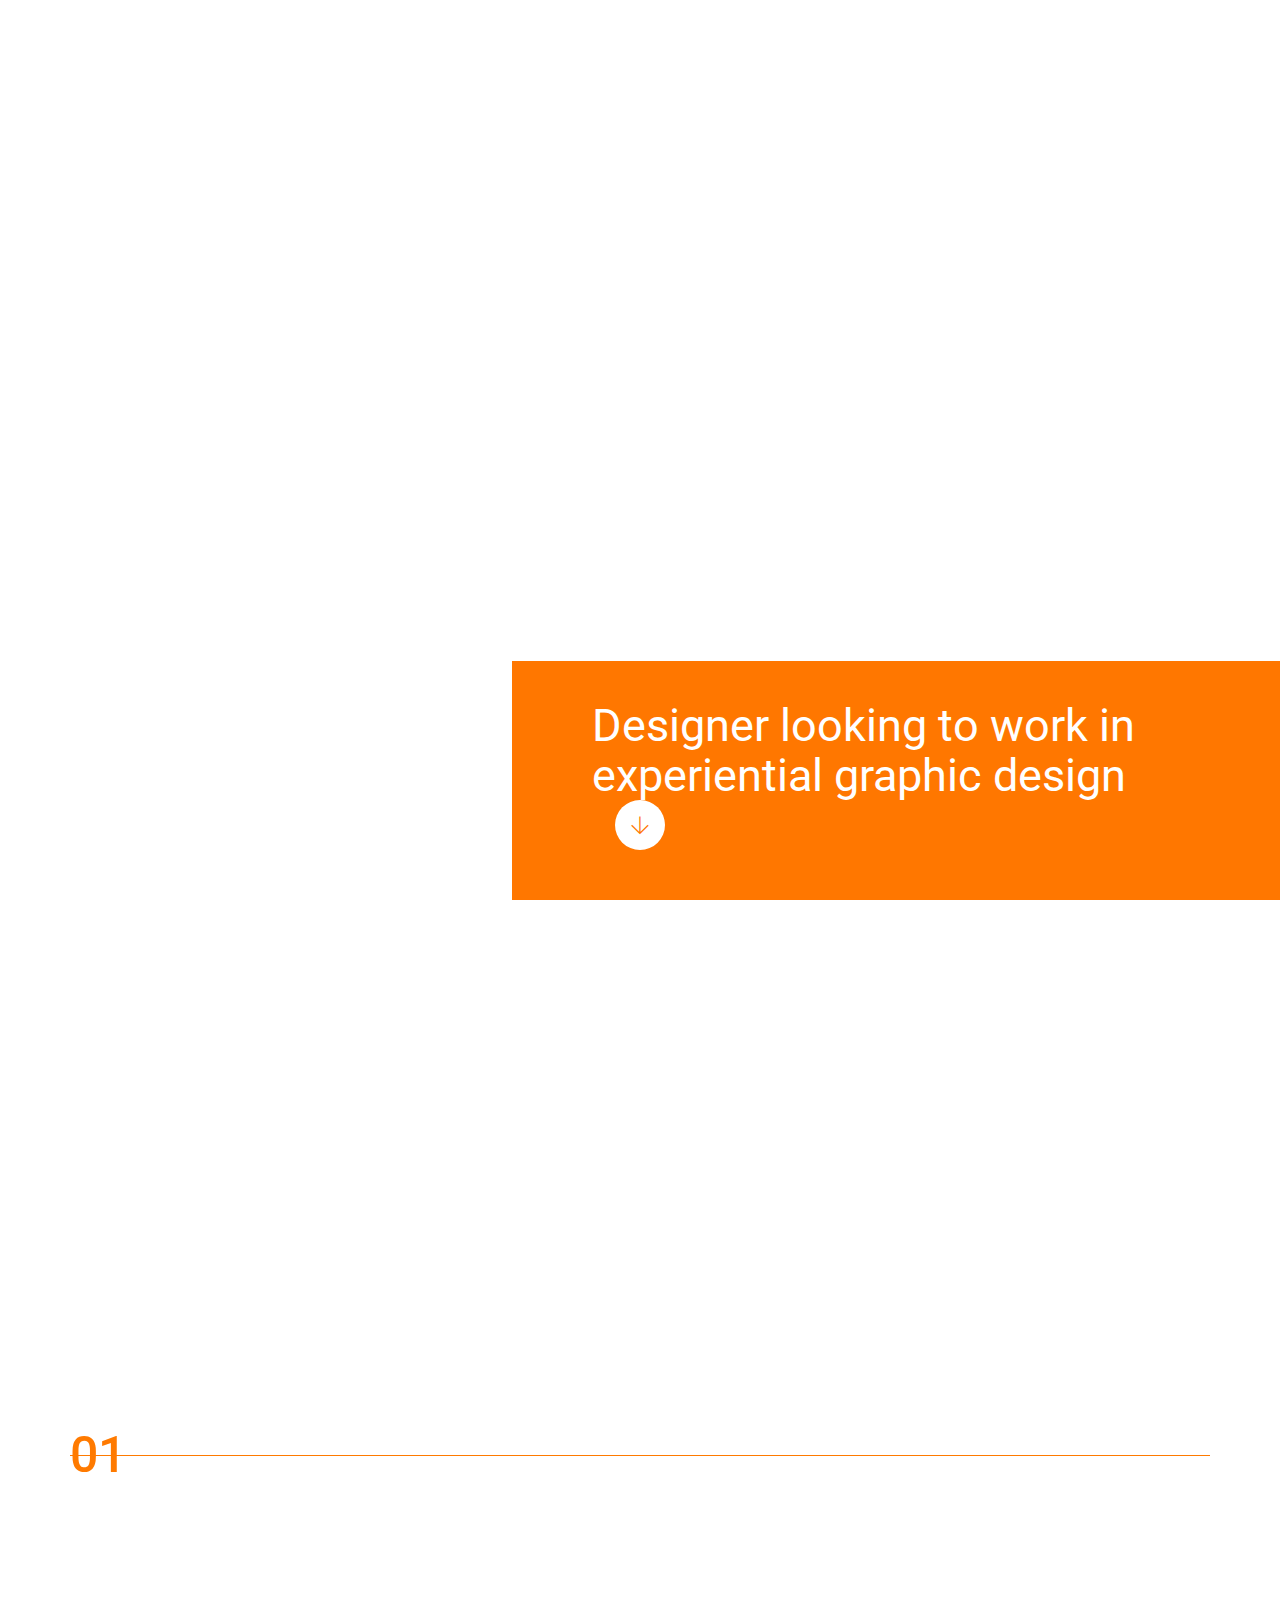
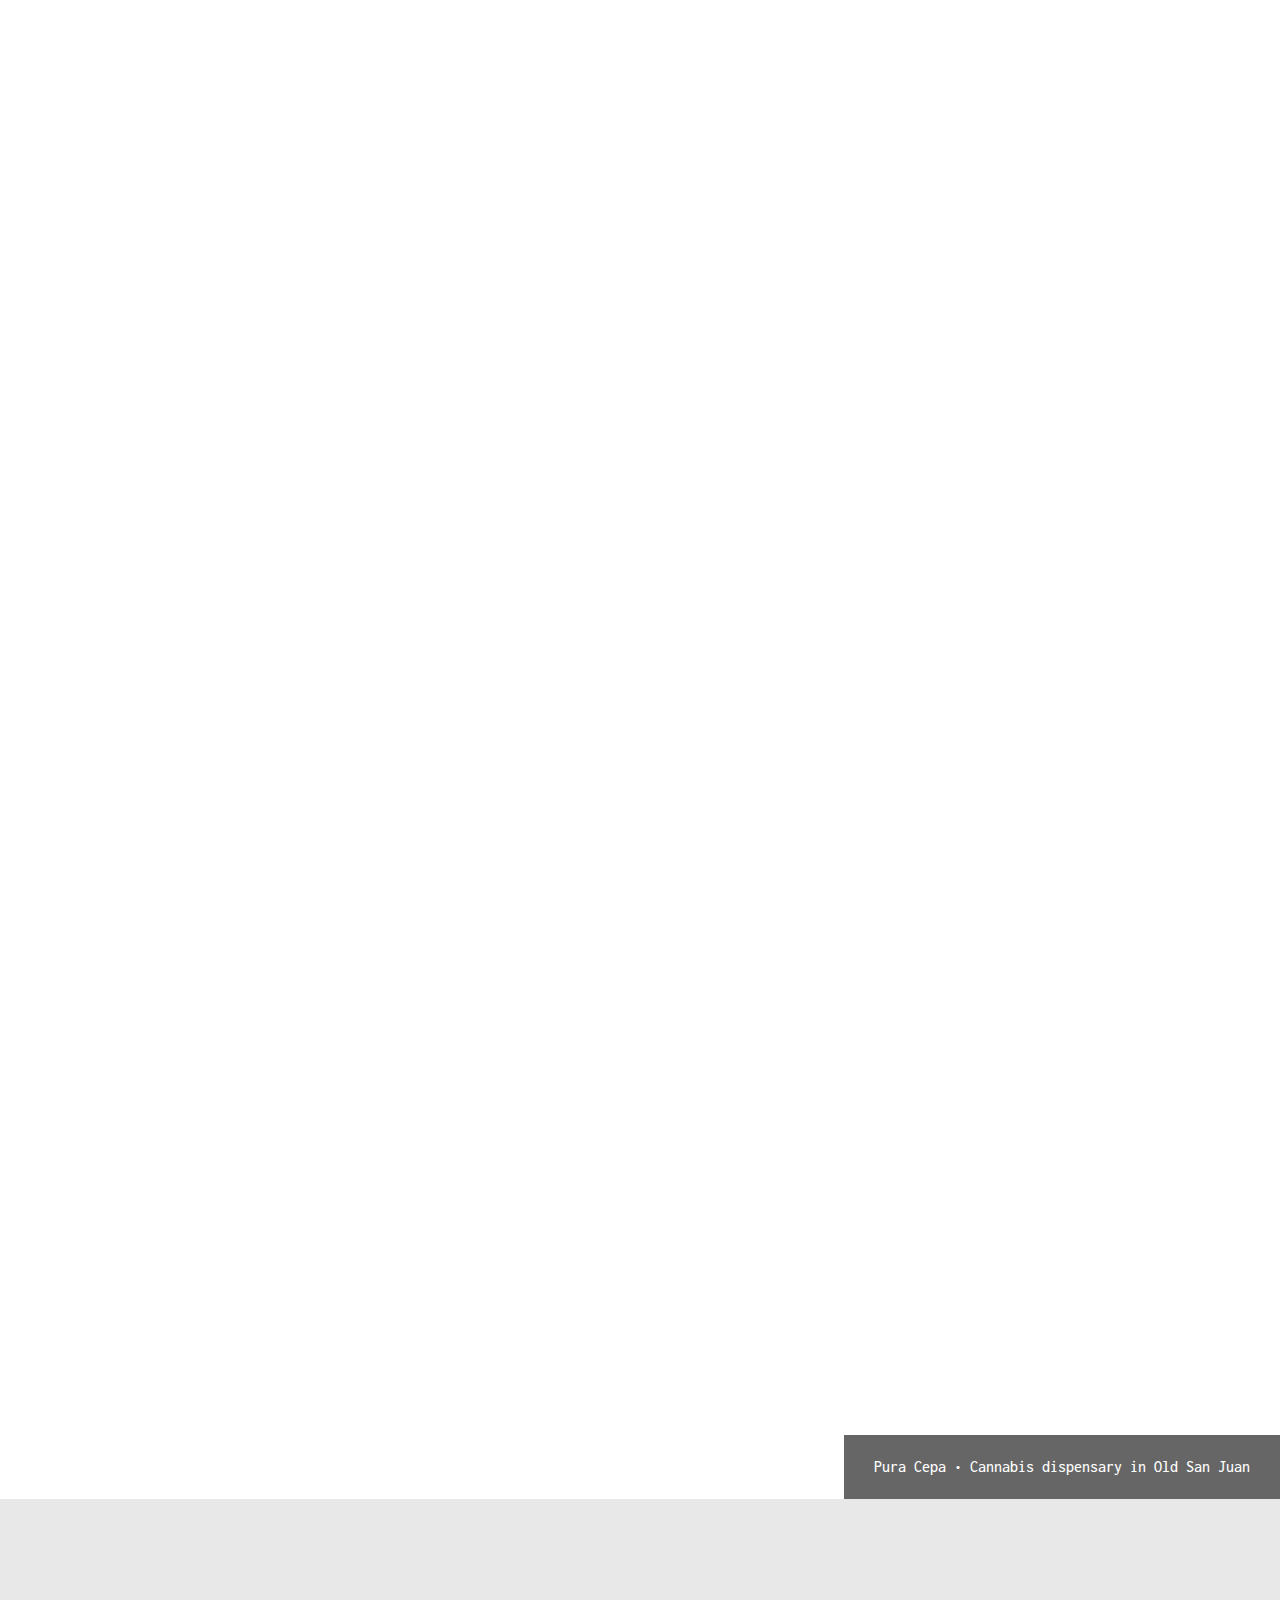
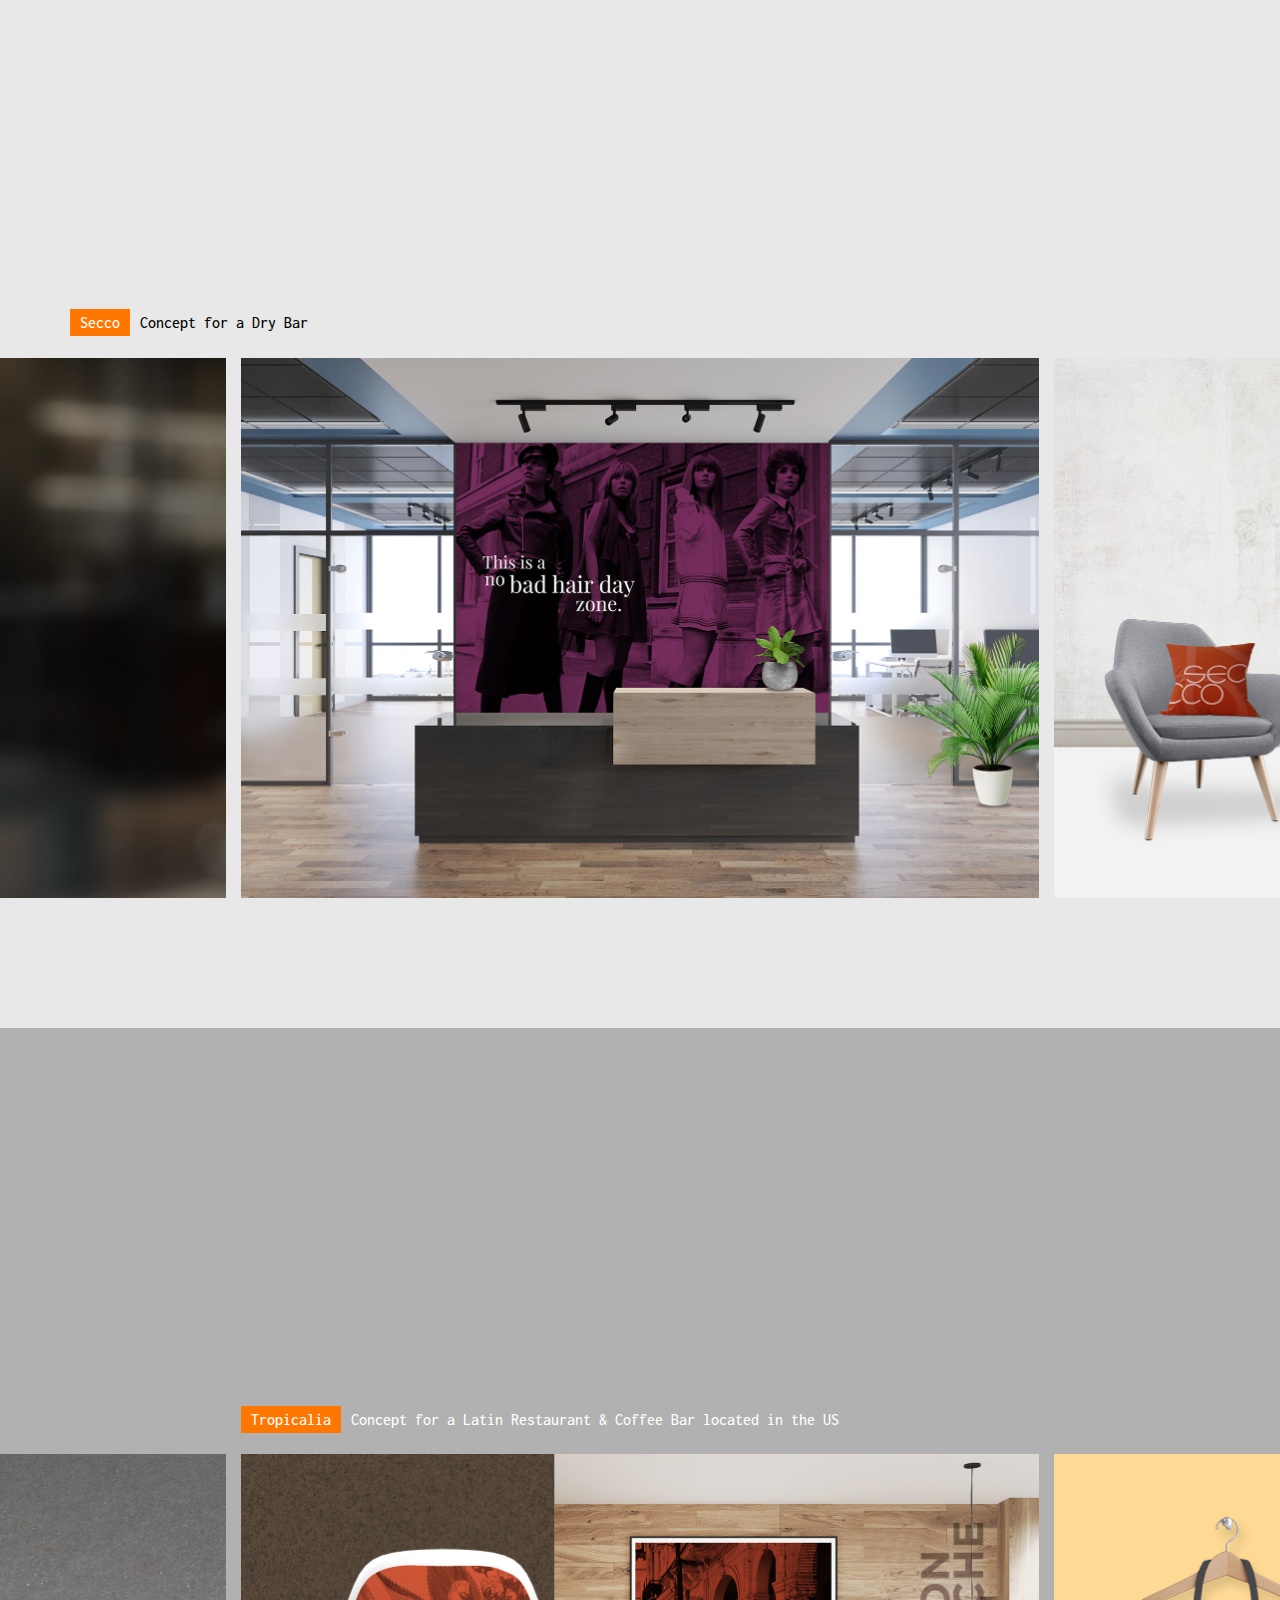
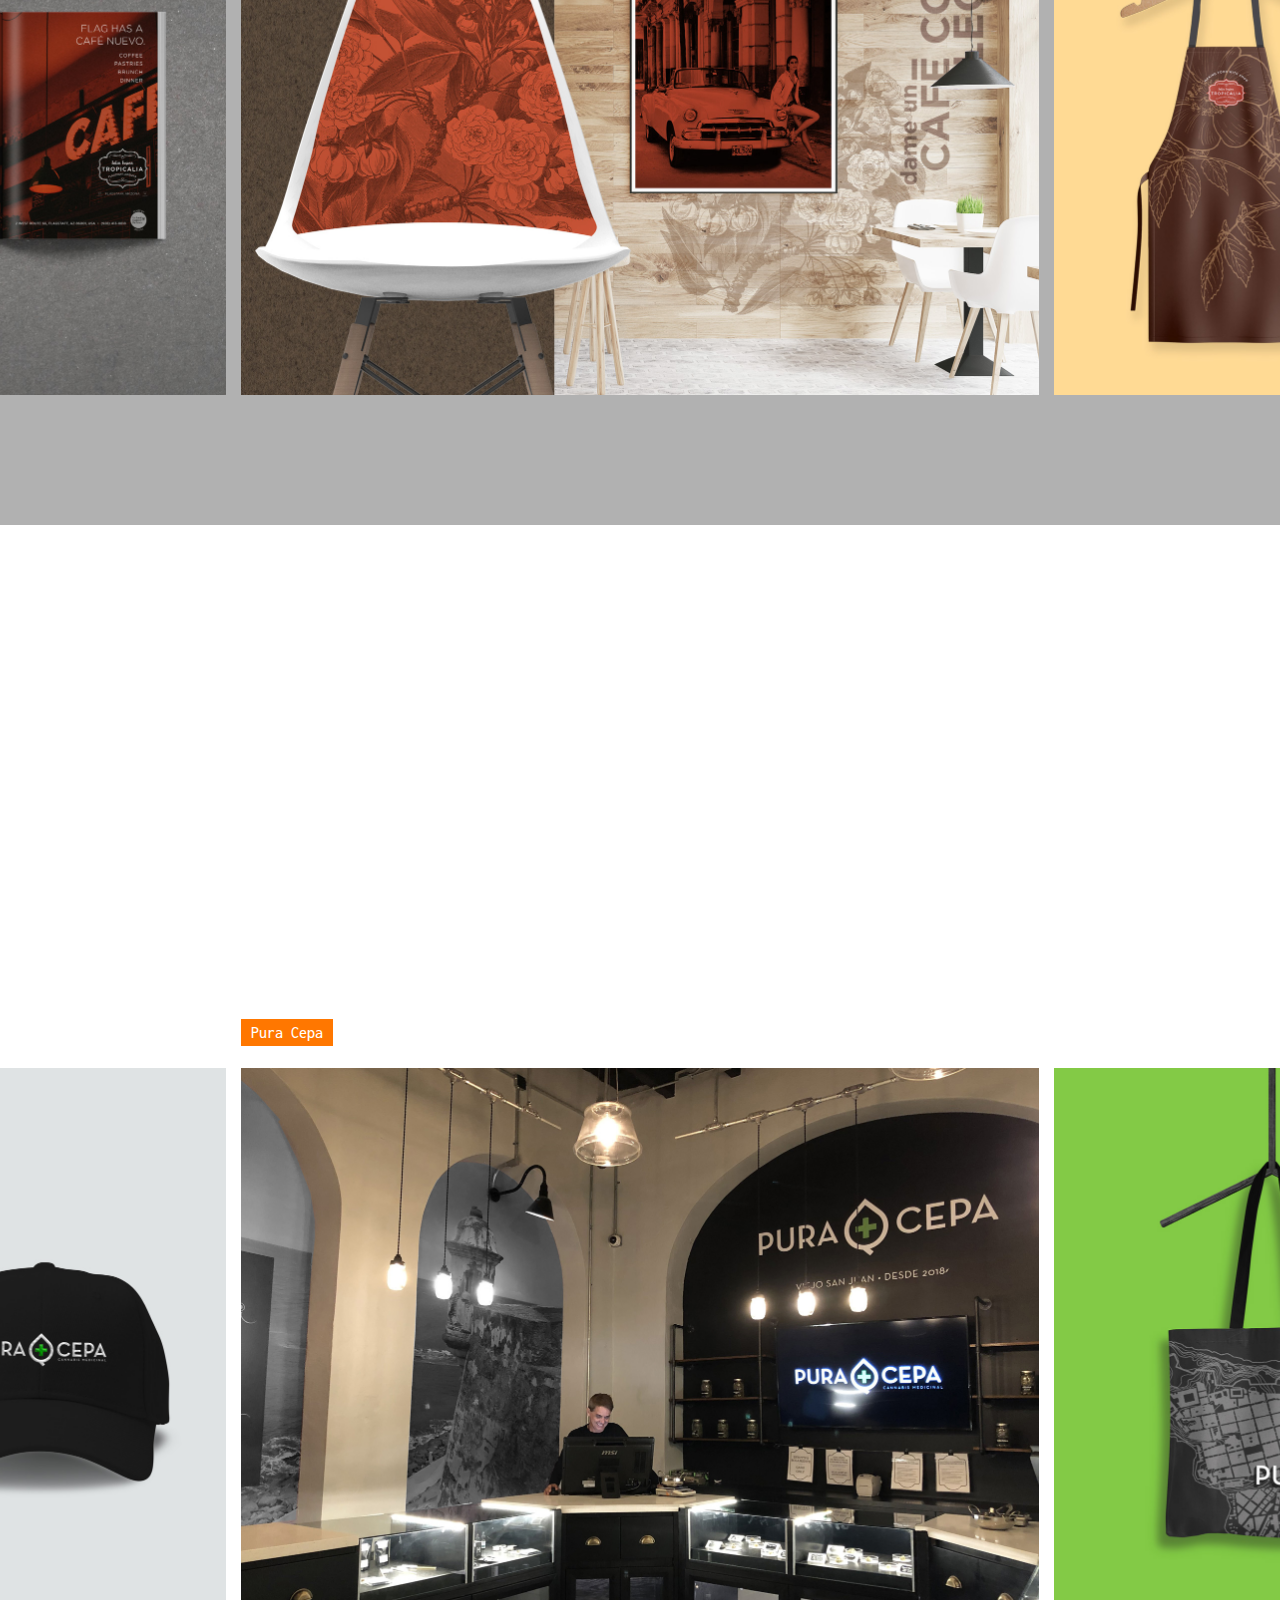
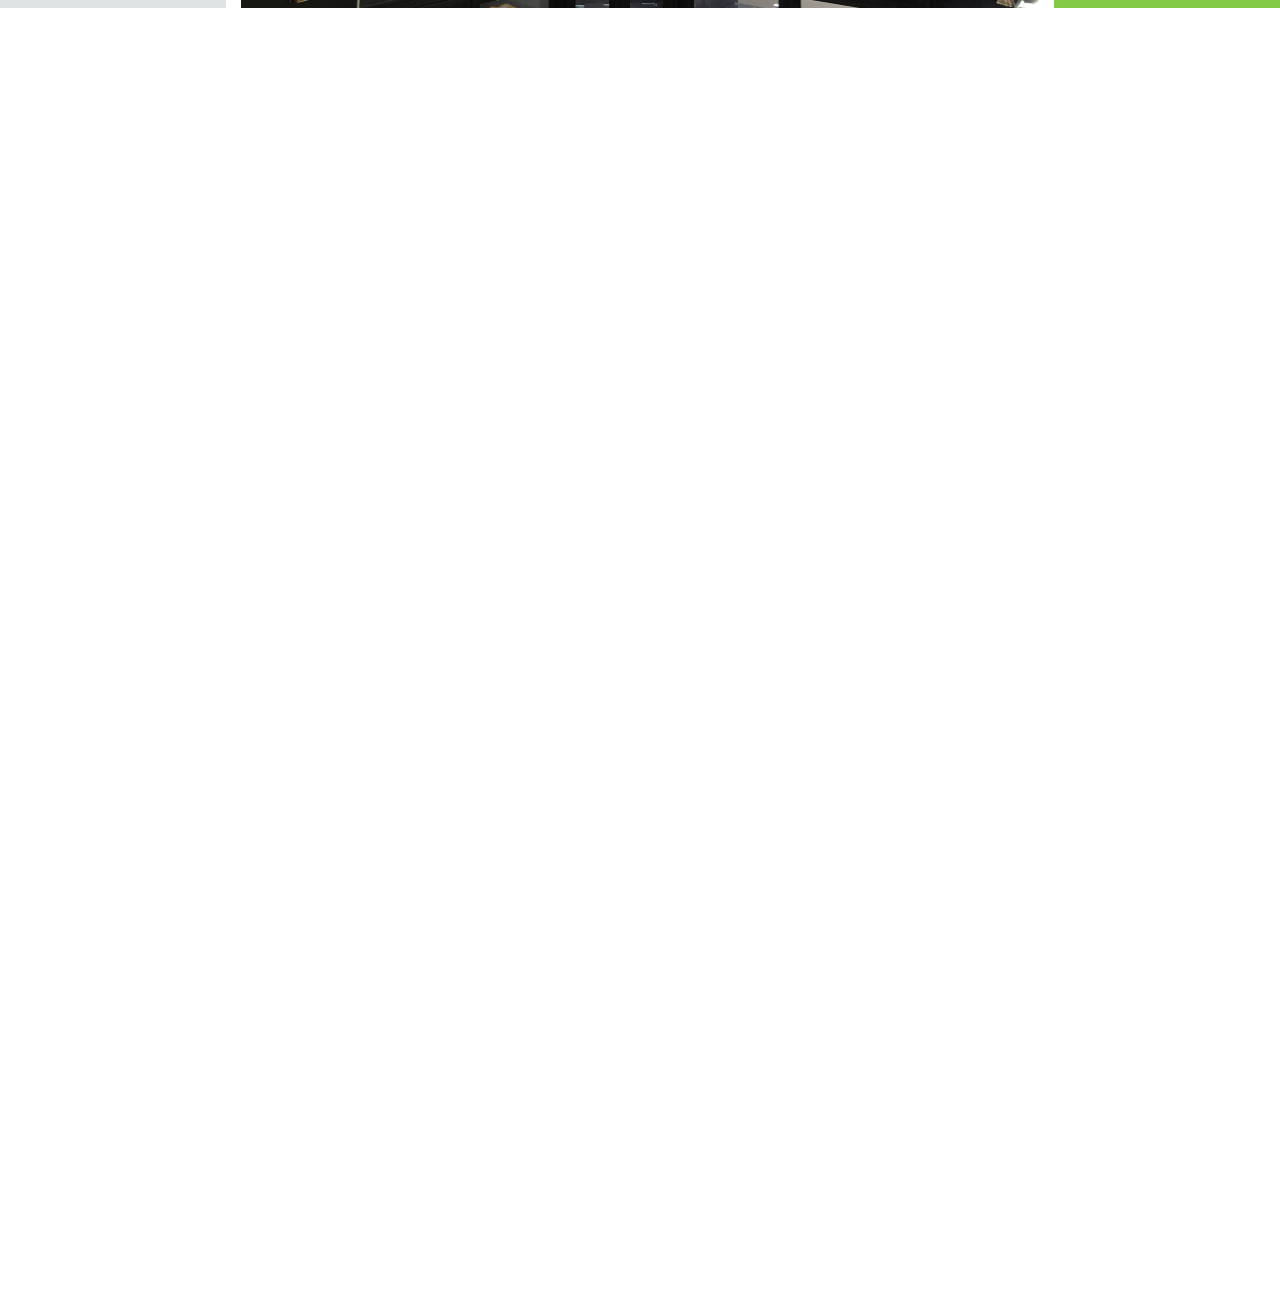
==== index.html @ 38ec3c2f "Hero Video" ====
<!-------------------
210402_1359:
Change made outside local rep and file copied back to git repository.    
------------------->

<!doctype html>
<html class="no-js" lang="en">
    <head>
        <!-- title -->
        <title>Michelle M. Muñoz-Dorna, Designer</title>
        <meta charset="utf-8">
        <meta http-equiv="X-UA-Compatible" content="IE=edge" />
        <meta name="viewport" content="width=device-width,initial-scale=1.0,maximum-scale=1" />
        <!-- description -->
        <meta name="description" content=" ">
        <!-- keywords -->
        <meta name="keywords" content=" ">
        <!-- favicon -->
        <link rel="shortcut icon" href="images-m3/favicon.png">
        <link rel="apple-touch-icon" href="images-m3/apple-touch-icon-57x57.png">
        <link rel="apple-touch-icon" sizes="72x72" href="images-m3/apple-touch-icon-72x72.png">
        <link rel="apple-touch-icon" sizes="114x114" href="images-m3/apple-touch-icon-114x114.png">
        <!-- animation -->
        <link rel="stylesheet" href="css/animate.css" />
        <!-- bootstrap -->
        <link rel="stylesheet" href="css/bootstrap.min.css" />
        <!-- et line icon --> 
        <link rel="stylesheet" href="css/et-line-icons.css" />
        <!-- font-awesome icon -->
        <link rel="stylesheet" href="css/font-awesome.min.css" />
        <!-- themify icon -->
        <link rel="stylesheet" href="css/themify-icons.css">
        <!-- swiper carousel -->
        <link rel="stylesheet" href="css/swiper.min.css">
        <!-- justified gallery -->
        <link rel="stylesheet" href="css/justified-gallery.min.css">
        <!-- magnific popup -->
        <link rel="stylesheet" href="css/magnific-popup.css" />
        <!-- revolution slider -->
        <link rel="stylesheet" type="text/css" href="revolution/css/settings.css" media="screen" />
        <link rel="stylesheet" type="text/css" href="revolution/css/layers.css">
        <link rel="stylesheet" type="text/css" href="revolution/css/navigation.css">
        <!-- bootsnav -->
        <link rel="stylesheet" href="css/bootsnav.css">
        <!-- style -->
        <link rel="stylesheet" href="css/style.css" />
        <!-- responsive css -->
        <link rel="stylesheet" href="css/responsive.css" />
        <!--[if IE]>
            <script src="js/html5shiv.js"></script>
        <![endif]-->

        <!-- Added by Michelle
        <link rel="stylesheet" href="css/litho-style.css" />
        <link rel="stylesheet" href="css/litho-responsive.css" />
        -->



        <link rel="preconnect" href="https://fonts.gstatic.com">
        <link href="https://fonts.googleapis.com/css2?family=Inconsolata:wght@200;300;400;500&display=swap" rel="stylesheet">
        <link rel="stylesheet" href="_style-overwrites.css" /> 

    </head>
    <body class="">

        <!-- start header --------// hamburger-menu-modern.html -->
        <header>
            <!-- start navigation -->
            <nav class="navbar navbar-default bootsnav bg-transparent white-link navbar-top navbar-transparent-no-sticky">
                <div class="container-fluid nav-header-container height-100px padding-three-half-lr sm-height-70px sm-padding-15px-lr">

                    <!-- start logo -->
                    <div class="logo-area col text-md-left pl-md-3">
                        <a class="logo" href="index.html">
                            <img src="images-m3/logo-m3orange-long-white.png" alt="M3Orange.Design">
                        </a>
                    </div>
                    <!-- end logo -->
                        
                </div>
                <!-- End Header Navigation -->
            </nav>
            <!-- end navigation -->
        </header>
        <!-- end header ----------// hamburger-menu-modern.html -->




        <!-- start hero section ---- from home-classic-one-page.html---->
        <section id="section-home" class="p-0 parallax mobile-height wow fadeIn" data-stellar-background-ratio="0.5" style="">
            <!-- <div class="opacity-extra-medium bg-extra-dark-gray"></div> -->
            <div class="down-section text-center scroll-down-arrow">
                <a href="#section-00" class="inner-link"><i class="ti-arrow-down icon-extra-small text-white-2 bg-deep-pink padding-15px-all sm-padding-10px-all rounded-circle"></i></a>
            </div>
            <div class="hero-orange-box">  Designer looking to work in experiential graphic design</div>

            
            <!-- start HTML5 video-
            <video loop="" autoplay="" controls="" muted class="hero-video" poster="images-m3/video-cover-01.jpg">
                <source type="video/mp4" src="video/210402_1559 - PC Anim 1080p - Comp 2.mp4">
                <source type="video/ogg" src="video/video.ogg">
                <source type="video/webm" src="video/video.webm">
            </video>
             end HTML5 video-->
            
            <div class="hero-video-in-frame">
                <iframe src="https://player.vimeo.com/video/532430417?badge=0&amp;autopause=0&amp;player_id=0&amp;app_id=58479" width="100%" height="100%" frameborder="0" allow="autoplay; fullscreen; picture-in-picture" allowfullscreen title="Pura Cepa"></iframe>
            </div>
            
 <!--
            <video loop="" autoplay="" controls="" muted class="hero-video" poster="images-m3/video-cover-01.jpg">
                <source type="video/mp4" src="https://player.vimeo.com/video/532430417?badge=0&amp;autopause=0&amp;player_id=0&amp;app_id=58479">
            </video>
-->

        </section>


        <section id="section-00" class="wow fadeIn added-section-padding"> <!---- Section 00 --Degrees & Intro --->
            <!------ start degree snippet ------------ home-creative-business.html-->
            <div class="container" style="margin-bottom: 60px;">
                <div class="row">
                    <!-- start feature box item -->
                    <div class="col-12 col-md-8 feature-box-1 sm-margin-30px-bottom wow fadeIn">
                        <!-- 
                        <div class="margin-5px-bottom alt-font">
                            <h3 class="char-value letter-spacing-minus-1 text-medium-gray font-weight-300">01.</h3>
                            <span class="text-large line-height-22 md-padding-15px w-100 d-table-cell align-middle">EDUCATION</span>
                        </div>
                            --->
                        <p class=""> <!-- <p class="width-90 lg-width-100"> -->
                            <ul class="education-bullets">
                                <li>1996, B. Arch & M. Arch / Tulane University, New Orleans</li>
                                <li>1998, M.S. Visual Communication / Pratt Institute (One year), NYC</li>
                                <li>2000, MFA Design / School of Visual Arts (SVA), NYC</li>
                            </ul>
                        </p>
                        <div class="separator-line-horrizontal-medium-light3 bg-deep-pink margin-5px-top float-left"></div>
                    </div>
                    <!-- end feature box item -->
                </div>
            </div>
            <!------ end degree snippet ------------ home-creative-business.html-->     

            <div class="container" style="margin-bottom: 40px;">
                    <div class="row">
                    <div class="col-12 wow fadeIn" style="margin-bottom: 40px;">
                        <!-- <span class="text-deep-pink position-absolute left-0 top-0 alt-font special-char-extra-large d-none d-lg-block">*</span> -->

                        <span class="head-text text-extra-dark-gray font-weight-300 width-100 d-block line-height-90 lg-width-100">
                            Ever since I can remember, I have been fascinated with 
                            <span class="under-line-01">design and functionality</span>.
                        </span>

                    </div>
                </div>
            </div>

            <div id="section-01" class="container"> <!---- Section 01 ----->
                <span class="text-extra-large text-dark-gray d-block margin-five-bottom md-margin-15px-bottom font-weight-300 number-add strike-it-line-01">01</span> <!-- This is the correct code. -->
                <div class="container">
                    <div class="row text-center text-lg-left wow fadeInUp zoomed-paragraph">
                        <h4 class="text-extra-dark-gray d-inline-block font-weight-300 md-width-80 sm-width-100">
                        <span class="highlighted-text-01">I have always been connected to the concept of form and function, and how design is informed and shaped by how humans interact with spaces, products and processes.</span>It has always been in my nature to be curious about how things look and work, and how they can always be improved. </span></h4>
                    </div>
                    <!-- start about section ------------------// home-creative-studio.html-->
                    <div class="row align-items-top redesigns-area">
     
                        <div class="col-12 col-xl-1"></div>
                        <div class="col-12 col-xl-5 p-0 text-center text-lg-left sm-no-margin-top wow fadeInUp" data-wow-delay="0.5s" style=" ">
                            <div class="padding-twelve-r lsm-padding-five-top w-100">
                                <p class="caption-paragraph alt-font-03">Whether it be how a car radio can be intuitively operated while you're driving, to bathroom stalls latches that won't breakdown with heavy usage, or to how an elevator's interface makes it easier to determine functions in seconds... 
                                    <span class="highlighted-text-03">my architect head is always looking for ways in which to improve objects and spaces.</span>
                                </p>
                                <div class="caption-paragraph alt-font-02 redesign-text">
                                    Things I have always been interested in re-designing
                                </div>
                            </div>
                        </div>
                        

                        <div class="col-12 col-xl-6 wow fadeInUp" data-wow-delay="">
                            <div class="row wow fadeInUp" data-wow-delay="1s">
                                <div class="redesign-collage"><img src="images-m3/redesign-collage.jpg" class=""></div>
                            </div>
                        </div>


                    </div> 
                    <!-- end about section ------------------// home-creative-studio.html-->
                </div>
            </div> <!--- <div id="section-01" class="container"> ---->

        </section>
        <!-- end about section ------------------// home-creative-simple-portfolio.html-->

        <section id="section-02" class="wow fadeIn section-bg-01 added-section-padding"> <!---- Section 02 --- Adding another lightbox grid ----- SVA ----->
            <div class="container">
                <div class="row fadeIn">
                    <div class="col-12 col-lg-12 text-center text-lg-left wow fadeInUp zoomed-paragraph">
                        <span class="text-extra-large text-dark-gray d-block margin-five-bottom md-margin-15px-bottom font-weight-300 number-add strike-it-line-01">02</span> <!-- This is the correct code. -->
                        <h4 class="text-extra-dark-gray d-inline-block font-weight-300 md-width-80 sm-width-100">
                        <span class="highlighted-text-01">During my last year of architecture school (Tulane University), I realized that I was also passionate about visual communication, an decided to complete a Masters in Graphic Design (Pratt Institute & SVA, NYC), to properly prepare myself for environments were both disciplines would intersect.</span>
                        Additionally, I did an internship in the MoMA’s Exhibition Design and Planning department. With time, I would come to realize that I might prefer to work in more fluid, multidisciplinary environments with shorter lifespans, rather than working for months on end in a single building. My medium then ceased being about “making buildings” and instead became about exploring visual communication in different applications, mostly through branding, editorial (magazines & books) and interactive. 
                        </h4>
                    </div> 
                </div>
            </div>

            <div class="container">
                <!-- start about section ------------------// home-creative-studio.html-->
                <div class="row align-items-center redesigns-area" style="">
                    <div class="col-12 col-xl-10 p-0 text-center text-lg-left sm-no-margin-top wow fadeInRight" data-wow-delay=".3s">
                        <div class="padding-five-lr lg-padding-15px-lr sm-padding-five-lr sm-padding-five-top w-100">
                        <!-- <h4 class="font-weight-600 alt-font text-extra-dark-gray letter-spacing-minus-1">We combine design, thinking and craft.</h4>-->
                            <div class="caption-paragraph-emphasis alt-font-02">Aquaviva: a 360º experiential design concept for a bar & multimedia space in San Juan, Puerto Rico</div>
                            <p class="caption-paragraph alt-font-03 ">
                                For my thesis at SVA, I combined my main areas of interests (architecture, graphic design, music and video projections) into the development of the unique experience of a space intertwined with its brand, and one that would be informed by its unique physical and cultural surroundings... its genius loci. 
                            </p>
                        </div>
                    </div>

                    <div class="col-12 col-xl-2 p-0 text-center text-lg-left sm-no-margin-top wow fadeInRight" data-wow-delay=".5s">
                        <div class="aquaviva-cta">
                            <img src="images-m3/icon-cross.svg" class="project-img-gallery"/>
                            Click images to enlarge
                        </div>
                        <!---
                        <div class="aquaviva-logo-area">
                            <img src="images-m3/dig-anim-small-small-01.gif" alt="">
                         </div>
                        -->                        
                            <div class="aquaviva-logo-area">
                            <img src="images-m3/logo-aquaviva-blue.svg">
                            </div>
                    </div>
                </div> 
            <!-- end about section ------------------// home-creative-studio.html-->

            <!-- start about section ------------------// zoom-gallery.html------->
            <div class="row zoom-gallery wow fadeIn aquaviva-grid" data-wow-delay="0s">
                <ul class="portfolio-grid work-3col hover-option2 gutter-small w-100">
                    <li class="grid-sizer"></li>
                    <!-- start image gallery item -->
                    <li class="grid-item wow fadeInUp" data-wow-delay="0.7s"> <!-- grid-item-double -->
                        <a href="images-m3/aqua-01-large.jpg">
                            <figure>
                                <div class="portfolio-img bg-deep-pink"><img src="images-m3/aqua-01-sq.jpg" class="project-img-gallery"/></div>
                                <figcaption>
                                    <div class="portfolio-hover-main text-center">
                                        <div class="portfolio-hover-box vertical-align-middle">
                                            <div class="portfolio-hover-content position-relative">
                                                <i class="ti-zoom-in text-white-2 fa-2x"></i>
                                            </div>
                                        </div>
                                    </div>
                                </figcaption>
                            </figure>
                        </a>
                    </li>
                    <!-- end image gallery item -->
                    <!-- start image gallery item -->
                    <li class="grid-item wow fadeInUp" data-wow-delay="0.8s">
                        <a href="images-m3/aqua-02-large.jpg">
                            <figure>
                                <div class="portfolio-img bg-deep-pink"><img src="images-m3/aqua-02-sq.jpg" class="project-img-gallery"/></div>
                                <figcaption>
                                    <div class="portfolio-hover-main text-center">
                                        <div class="portfolio-hover-box vertical-align-middle">
                                            <div class="portfolio-hover-content position-relative">
                                                <i class="ti-zoom-in text-white-2 fa-2x"></i>
                                            </div>
                                        </div>
                                    </div>
                                </figcaption>
                            </figure>
                        </a>
                    </li>
                    <!-- end image gallery item -->
                    <!-- start image gallery item -->
                    <li class="grid-item wow fadeInUp" data-wow-delay="0.9s">
                        <a href="images-m3/aqua-03-large.jpg">
                            <figure>
                                <div class="portfolio-img bg-deep-pink"><img src="images-m3/aqua-03b-sq.jpg" class="project-img-gallery"/></div>
                                <figcaption>
                                    <div class="portfolio-hover-main text-center">
                                        <div class="portfolio-hover-box vertical-align-middle">
                                            <div class="portfolio-hover-content position-relative">
                                                <i class="ti-zoom-in text-white-2 fa-2x"></i>
                                            </div>
                                        </div>
                                    </div>
                                </figcaption>
                            </figure>
                        </a>
                    </li>
                    <!-- end image gallery item -->


                    <!-- start image gallery item -->
                    <li class="grid-item wow fadeInUp" data-wow-delay="1s">
                        <a href="images-m3/aqua-04-large.jpg">
                            <figure>
                                <div class="portfolio-img bg-deep-pink"><img src="images-m3/aqua-04-sq.jpg"class="project-img-gallery"/></div>
                                <figcaption>
                                    <div class="portfolio-hover-main text-center">
                                        <div class="portfolio-hover-box vertical-align-middle">
                                            <div class="portfolio-hover-content position-relative">
                                                <i class="ti-zoom-in text-white-2 fa-2x"></i>
                                            </div>
                                        </div>
                                    </div>
                                </figcaption>
                            </figure>
                        </a>
                    </li>
                    <!-- end image gallery item -->
                    <!-- start image gallery item -->
                    <li class="grid-item wow fadeInUp" data-wow-delay="1.1s">
                        <a href="images-m3/aqua-05-large.jpg">
                            <figure>
                                <div class="portfolio-img bg-deep-pink"><img src="images-m3/aqua-05-sq.jpg" class="project-img-gallery"/></div>
                                <figcaption>
                                    <div class="portfolio-hover-main text-center">
                                        <div class="portfolio-hover-box vertical-align-middle">
                                            <div class="portfolio-hover-content position-relative">
                                                <i class="ti-zoom-in text-white-2 fa-2x"></i>
                                            </div>
                                        </div>
                                    </div>
                                </figcaption>
                            </figure>
                        </a>
                    </li>
                    <!-- end image gallery item -->

                </ul>
            </div>
            <!-- end about section ------------------// zoom-gallery.html------->           
            

            
            
            </div>
        </section>

        <section id="section-03" class="wow fadeIn added-section-padding"> <!---- Section 03 ----- Pixelmedia Carousel ----->
            <div class="container">
                <div class="row fadeIn">
                    <div class="floating-accent-01">
                    </div>
                    <div class="col-12 col-lg-12 text-center text-lg-left wow fadeInUp zoomed-paragraph">
                        <span class="text-extra-large text-dark-gray d-block margin-five-bottom md-margin-15px-bottom font-weight-300 number-add-02 strike-it-line-02">03</span> <!-- This is the correct code. -->
                        <h4 class="text-extra-dark-gray d-inline-block font-weight-300 md-width-80 sm-width-100">
                            After graduating, and amid an “Internet boom”, I was presented with opportunities in interactive design and <span class="highlighted-text-01">my professional trajectory detoured from my original goal of mixing architecture with graphic design, to one of many years in advertising and marketing.</span> I had my own company Pixelmedia Inc. for five years and later worked in various global advertising agencies such as BBDO, TBWA, J Walter Thompson, Rapp NYC/Omnicom and Young & Rubicam. 
                            <!-- During this time, I was recognized with many awards in the web and advertising industries. -->
                        </h4>
                    </div> 
                </div>
            </div>

            <!---- Begin: Carousel in single-project-page-02.html ----->
            <div class="container-fluid">
                <div class="swiper-arrow-right"><img src="images-m3/arrow-01.svg"></div>
                <div class="row">
                    <div class="col-12">
                        <div class="swiper-carousel-01 black-move">
                            <div class="swiper-wrapper">

                                <!-- start slider item -->
                                <div class="swiper-slide width-55 md-width-80 sm-width-100"> <!--- width-55 was width-50 // sm-width-125 was sm-width-100  ----->
                                    <!-- <span class="swiper-project-name-01">Nombre de proyecto</span> -->
                                    <img src="images-m3/slider-pixel/mbme.jpg" class="width-100" alt=""/>
                                    <!-- <div class="carousel-project-name">Banco Popular de PR (via J.W. Thompson) / 2012</div>-->                       
                                </div>
                                <!-- end slider item -->

                                <!-- start slider item -->
                                <div class="swiper-slide width-55 md-width-80 sm-width-100"> <!--- width-55 was width-50 // sm-width-125 was sm-width-100  ----->
                                    <img src="images-m3/slider-pixel/mapr.jpg" class="width-100" alt=""/>
                                </div>
                                <!-- end slider item -->  

                                <!-- start slider item -->
                                <div class="swiper-slide width-55 md-width-80 sm-width-100"> <!--- width-55 was width-50 // sm-width-125 was sm-width-100  ----->
                                    <!-- <span class="swiper-project-name-01">Nombre de proyecto</span> -->
                                    <img src="images-m3/slider-pixel/various-logos-anim-04.gif" class="width-100" alt=""/>
                                </div>
                                <!-- end slider item -->
                                <!-- start slider item -->
                                <div class="swiper-slide width-55 md-width-80 sm-width-100"> <!--- width-55 was width-50 // sm-width-125 was sm-width-100  ----->
                                    <img src="images-m3/slider-pixel/pmmexhibit.jpg" class="width-100" alt=""/>
                                </div>
                                <!-- end slider item -->
                                <!-- start slider item -->
                                <div class="swiper-slide width-55 md-width-80 sm-width-100"> <!--- width-55 was width-50 // sm-width-125 was sm-width-100  ----->
                                    <img src="images-m3/slider-pixel/inmueble.jpg" class="width-100" alt=""/>
                                </div>
                                <!-- end slider item -->
                                <!-- start slider item -->
                                <div class="swiper-slide width-55 md-width-80 sm-width-100"> <!--- width-55 was width-50 // sm-width-125 was sm-width-100  ----->
                                    <img src="images-m3/slider-pixel/mecenas.jpg" class="width-100" alt=""/>
                                </div>
                                <!-- start slider item -->  
                                <!-- start slider item 
                                <div class="swiper-slide width-55 md-width-80 sm-width-100"> <!--- width-55 was width-50 // sm-width-125 was sm-width-100 
                                    <img src="images-m3/slider-pixel/doritos.jpg" class="width-100" alt=""/>
                                </div>
                                <div class="swiper-slide width-55 md-width-80 sm-width-100"> 
                                    <img src="images-m3/slider-pixel/heineken.jpg" class="width-100" alt=""/>
                                </div>
                                start slider item -->
                                <div class="swiper-slide width-55 md-width-80 sm-width-100"> <!--- width-55 was width-50 // sm-width-125 was sm-width-100  ----->
                                    <img src="images-m3/slider-pixel/onoffexhibit.jpg" class="width-100" alt=""/>
                                </div>
                                <!-- end slider item -->
                                <!-- start slider item -->
                                <div class="swiper-slide width-55 md-width-80 sm-width-100"> <!--- width-55 was width-50 // sm-width-125 was sm-width-100  ----->
                                    <img src="images-m3/slider-pixel/v2a.jpg" class="width-100" alt=""/>
                                </div>
                                <!-- end slider item -->      




<style>
.swiper-wrapper {
    transition-timing-function: linear!important;
}
</style>




                            </div>
                        </div>
                    </div>
                </div>
            </div>
            <!---- End: Carousel in single-project-page-02.html ----->

        </section>

        <section id="section-04" class="wow fadeIn added-section-padding"> <!---- Section 04 ----->
            <div class="container">
                <div class="row fadeIn">
                    <div class="col-12 col-lg-12 text-center text-lg-left wow fadeInUp zoomed-paragraph">
                        <span class="text-extra-large text-dark-gray d-block margin-five-bottom md-margin-15px-bottom font-weight-300 number-add strike-it-line-01">04</span> <!-- This is the correct code. -->
                        <h4 class="text-extra-dark-gray d-inline-block font-weight-300 md-width-80 sm-width-100">
                            <span class="highlighted-text-01">Beyond mere visual communication, my interests in user-centered designed organically took me more to online usability and away from simply "selling products". </span> Always using my “architect head”, I became very proficient in the user optimzation of websites and mobile apps: from the minimum size of a button to be comfortably clicked in a mobile device, to how to better organize complex data in a bank’s website so that information retrieval is more intuitive. 
                            <span class="highlighted-text-01">Since 2015, I have specialized myself in user experience and interface design (UX/UI) as a freelance designer, mostly in projects for V2A Consultants.</span>
                        </h4>
                    </div> 
                </div>
            </div>



            <div class="portfolio-grid-container container ">
                <div class="row">
                    <div class="col-12 px-3 p-md-0">
                        <div class="filter-content overflow-hidden grid-portfolio">
                            <ul class="portfolio-grid portfolio-metro-grid work-4col metro-gallery hover-option2 gutter-medium lightbox-portfolio ux-portfolio-grid">
                                <li class="grid-sizer"></li>

                                <!-- start portfolio item -->
                                <li class="grid-item web design grid-item-double wow zoomIn">
                                    <figure>
                                        <div class="portfolio-img bg-deep-pink"><img src="images-m3/stack-01.jpg" alt=""></div>
                                        <figcaption>
                                            <div class="portfolio-hover-main">
                                                <div class="portfolio-hover-box align-middle">
                                                    <div class="portfolio-icon">
                                                        <a class="gallery-link" href="images-m3/stack-01-large.jpg"><i class="ti-zoom-in text-white-2 fa-2x" aria-hidden="true"></i></a>  
                                                    </div>
                                                </div>
                                            </div>
                                        </figcaption>
                                    </figure>
                                </li>
                                <!-- end portfolio item -->   
                                <!-- start portfolio item -->
                                <li class="grid-item web design wow zoomIn">
                                    <figure>
                                        <div class="portfolio-img bg-deep-pink"><img src="images-m3/stack-02.jpg" alt=""></div>
                                        <figcaption>
                                            <div class="portfolio-hover-main">
                                                <div class="portfolio-hover-box align-middle">
                                                    <div class="portfolio-icon">
                                                        <a class="gallery-link" href="images-m3/stack-02-large.jpg"><i class="ti-zoom-in text-white-2 fa-2x" aria-hidden="true"></i></a>  
                                                    </div>
                                                </div>
                                            </div>
                                        </figcaption>
                                    </figure>
                                </li>
                                <!-- end portfolio item -->
                          
                                <!-- start portfolio item -->
                                <li class="grid-item design branding wow zoomIn" data-wow-delay="0.4s">
                                    <figure>
                                        <div class="portfolio-img bg-deep-pink"><img src="images-m3/dmambo-01-sq.jpg" alt=""></div>
                                        <figcaption>
                                            <div class="portfolio-hover-main">
                                                <div class="portfolio-hover-box align-middle">
                                                    <div class="portfolio-icon">
                                                        <a class="gallery-link" href="images-m3/dmambo-01-large.jpg"><i class="ti-zoom-in text-white-2 fa-2x" aria-hidden="true"></i></a> 
                                                    </div>
                                                </div>
                                            </div>
                                        </figcaption>
                                    </figure>
                                </li>
                                <!-- end portfolio item -->
                                 <!-- start portfolio item -->
                                 <li class="grid-item web branding wow zoomIn" data-wow-delay="0.2s">
                                    <figure>
                                        <div class="portfolio-img bg-deep-pink"><img src="images-m3/virtual-01-sq.jpg" alt=""></div>
                                        <figcaption>
                                            <div class="portfolio-hover-main">
                                                <div class="portfolio-hover-box align-middle">
                                                    <div class="portfolio-icon">
                                                        <a class="gallery-link" href="images-m3/virtual-01-large.jpg"><i class="ti-zoom-in text-white-2 fa-2x" aria-hidden="true"></i>
                                                            <div class="metro-grid-caption-01">
                                                            </div></a>   
                                                    </div>
                                                </div>
                                            </div>
                                        </figcaption>
                                    </figure>
                                </li>
                                <!-- end portfolio item -->
                                <!-- start portfolio item -->
                                <li class="grid-item web branding wow zoomIn" data-wow-delay="0.4s">
                                    <figure>
                                        <div class="portfolio-img bg-deep-pink"><img src="images-m3/virtual-02-sq.jpg" alt=""></div>
                                        <figcaption>
                                            <div class="portfolio-hover-main">
                                                <div class="portfolio-hover-box align-middle">
                                                    <div class="portfolio-icon">
                                                        <a class="gallery-link" href="images-m3/virtual-02-large.jpg"><i class="ti-zoom-in text-white-2 fa-2x" aria-hidden="true"></i>
                                                            <div class="metro-grid-caption-01">
                                                            </div></a>   
                                                    </div>
                                                </div>
                                            </div>
                                        </figcaption>
                                    </figure>
                                </li>
                                <!-- end portfolio item -->                               


                                <!-- start portfolio item -->
                                <li class="grid-item branding advertising wow zoomIn" data-wow-delay="0.2s">
                                    <figure>
                                        <div class="portfolio-img bg-deep-pink"><img src="images-m3/nissan-01-sq.jpg" alt=""></div>
                                        <figcaption>
                                            <div class="portfolio-hover-main">
                                                <div class="portfolio-hover-box align-middle">
                                                    <div class="portfolio-icon">
                                                        <a class="gallery-link" href="images-m3/nissan-01-large.jpg"><i class="ti-zoom-in text-white-2 fa-2x" aria-hidden="true"></i></a>   
                                                    </div>
                                                </div>
                                            </div>
                                        </figcaption>
                                    </figure>
                                </li>
                                <!-- end portfolio item --> 
                                <!-- start portfolio item -->
                                <li class="grid-item branding advertising wow zoomIn" data-wow-delay="0.2s">
                                    <figure>
                                        <div class="portfolio-img bg-deep-pink"><img src="images-m3/atec-02-sq.jpg" alt=""></div>
                                        <figcaption>
                                            <div class="portfolio-hover-main">
                                                <div class="portfolio-hover-box align-middle">
                                                    <div class="portfolio-icon">
                                                        <a class="gallery-link" href="images-m3/atec-02-large.jpg"><i class="ti-zoom-in text-white-2 fa-2x" aria-hidden="true"></i></a>   
                                                    </div>
                                                </div>
                                            </div>
                                        </figcaption>
                                    </figure>
                                </li>
                                <!-- end portfolio item --> 
                                <!-- start portfolio item -->
                                <li class="grid-item web design grid-item-double wow zoomIn">
                                    <figure>
                                        <div class="portfolio-img bg-deep-pink"><img src="images-m3/atec-01-sq.jpg" alt=""></div>
                                        <figcaption>
                                            <div class="portfolio-hover-main">
                                                <div class="portfolio-hover-box align-middle">
                                                    <div class="portfolio-icon">
                                                        <a class="gallery-link" href="images-m3/atec-01-large.jpg"><i class="ti-zoom-in text-white-2 fa-2x" aria-hidden="true"></i></a>  
                                                    </div>
                                                </div>
                                            </div>
                                        </figcaption>
                                    </figure>
                                </li>
                                <!-- end portfolio item -->
 







                            
                                <!-- 
                                <li class="grid-item photography advertising wow zoomIn grid-item-double" data-wow-delay="0.4s">
                                    <figure>
                                        <div class="portfolio-img bg-deep-pink"><img src="images-m3/akc-01-sq.jpg" alt=""></div>
                                        <figcaption>
                                            <div class="portfolio-hover-main">
                                                <div class="portfolio-hover-box align-middle">
                                                    <div class="portfolio-icon">
                                                        <a class="gallery-link" title=" " href="images-m3/akc-01-large.jpg"><i class="ti-zoom-in text-white-2 fa-2x" aria-hidden="true"></i></a>  
                                                    </div>
                                                </div>
                                            </div>
                                        </figcaption>
                                    </figure>
                                </li>
                                -->
                                <!-- start portfolio item -->
                                <li class="grid-item photography advertising wow zoomIn" data-wow-delay="0.4s">
                                    <figure>
                                        <div class="portfolio-img bg-deep-pink"><img src="images-m3/akc-01-sq.jpg" alt=""></div>
                                        <figcaption>
                                            <div class="portfolio-hover-main">
                                                <div class="portfolio-hover-box align-middle">
                                                    <div class="portfolio-icon">
                                                        <a class="gallery-link" href="images-m3/akc-01-large.jpg"><i class="ti-zoom-in text-white-2 fa-2x" aria-hidden="true"></i></a>  
                                                    </div>
                                                </div>
                                            </div>
                                        </figcaption>
                                    </figure>
                                </li>
                                <!-- end portfolio item -->
                                <!-- start portfolio item -->
                                <li class="grid-item photography advertising wow zoomIn" data-wow-delay="0.4s">
                                    <figure>
                                        <div class="portfolio-img bg-deep-pink"><img src="images-m3/akc-02-sq.jpg" alt=""></div>
                                        <figcaption>
                                            <div class="portfolio-hover-main">
                                                <div class="portfolio-hover-box align-middle">
                                                    <div class="portfolio-icon">
                                                        <a class="gallery-link" href="images-m3/akc-02-large.jpg"><i class="ti-zoom-in text-white-2 fa-2x" aria-hidden="true"></i></a>  
                                                    </div>
                                                </div>
                                            </div>
                                        </figcaption>
                                    </figure>
                                </li>
                                <!-- end portfolio item -->
                                <!-- start portfolio item -->
                                <li class="grid-item photography advertising wow zoomIn" data-wow-delay="0.6s">
                                    <figure>
                                        <div class="portfolio-img bg-deep-pink"><img src="images-m3/akc-03-sq.jpg" alt=""></div>
                                        <figcaption>
                                            <div class="portfolio-hover-main">
                                                <div class="portfolio-hover-box align-middle">
                                                    <div class="portfolio-icon">
                                                        <a class="gallery-link" href="images-m3/akc-03-large.jpg"><i class="ti-zoom-in text-white-2 fa-2x" aria-hidden="true"></i></a>  
                                                    </div>
                                                </div>
                                            </div>
                                        </figcaption>
                                    </figure>
                                </li>
                                <!-- end portfolio item -->

  









                                <!-- start portfolio item -->
                                <li class="grid-item web branding wow zoomIn" data-wow-delay="0.2s">
                                    <figure>
                                        <div class="portfolio-img bg-deep-pink"><img src="images-m3/cst-01-sq.jpg" alt=""></div>
                                        <figcaption>
                                            <div class="portfolio-hover-main">
                                                <div class="portfolio-hover-box align-middle">
                                                    <div class="portfolio-icon">
                                                        <a class="gallery-link" href="images-m3/cst-01-large.jpg"><i class="ti-zoom-in text-white-2 fa-2x" aria-hidden="true"></i>
                                                            <div class="metro-grid-caption-01">
                                                            </div></a>   
                                                    </div>
                                                </div>
                                            </div>
                                        </figcaption>
                                    </figure>
                                </li>
                                <!-- end portfolio item -->
                                <!-- start portfolio item -->
                                <li class="grid-item web branding wow zoomIn" data-wow-delay="0.2s">
                                    <figure>
                                        <div class="portfolio-img bg-deep-pink"><img src="images-m3/cst-02-sq.jpg" alt=""></div>
                                        <figcaption>
                                            <div class="portfolio-hover-main">
                                                <div class="portfolio-hover-box align-middle">
                                                    <div class="portfolio-icon">
                                                        <a class="gallery-link" href="images-m3/cst-02-large.jpg"><i class="ti-zoom-in text-white-2 fa-2x" aria-hidden="true"></i>
                                                            <div class="metro-grid-caption-01">
                                                            </div></a>   
                                                    </div>
                                                </div>
                                            </div>
                                        </figcaption>
                                    </figure>
                                </li>
                                <!-- end portfolio item -->
                                <!-- start portfolio item -->
                                <li class="grid-item web branding wow zoomIn" data-wow-delay="0.2s">
                                    <figure>
                                        <div class="portfolio-img bg-deep-pink"><img src="images-m3/cst-03-sq.jpg" alt=""></div>
                                        <figcaption>
                                            <div class="portfolio-hover-main">
                                                <div class="portfolio-hover-box align-middle">
                                                    <div class="portfolio-icon">
                                                        <a class="gallery-link" href="images-m3/cst-03-large.jpg"><i class="ti-zoom-in text-white-2 fa-2x" aria-hidden="true"></i>
                                                            <div class="metro-grid-caption-01">
                                                            </div></a>   
                                                    </div>
                                                </div>
                                            </div>
                                        </figcaption>
                                    </figure>
                                </li>
                                <!-- end portfolio item -->
                                
                            </ul>
                        </div>
                    </div>
                </div>
            </div>            
        </section>

        <section id="section-05" class="wow fadeIn added-section-padding"> <!---- Section 05 ----->
            <div class="container">
                <div class="row fadeIn">
                    <div class="floating-accent-01">
                    </div>
                    <div class="col-12 col-lg-12 text-center text-lg-left wow fadeInUp zoomed-paragraph">
                        <span class="text-extra-large text-dark-gray d-block margin-five-bottom md-margin-15px-bottom font-weight-300 number-add strike-it-line-01">05</span> <!-- This is the correct code. -->
                        <h4 class="text-extra-dark-gray d-inline-block font-weight-300 md-width-80 sm-width-100">
                            During this period I have realized that I have been able to excel as a UX/UI designer precisely because of my passion with functionality and 
                            efficiency, and that I tend to naturally gravitate towards technology-related projects because I’m able to easily move around new mediums & technologies. 
                            <span class="highlighted-text-03">But I miss doing so within the environment I’m most passionate about: architecture.</span>  
                        </h4>

                        <div class="row">
                            <div class="col-8 col-xl-8 col-12 text-center text-lg-left sm-no-margin-top wow fadeInRight" data-wow-delay="1s">
                                <div class="padding-twelve-r lsm-padding-five-top w-100">
                                    <p class="caption-paragraph alt-font-03">
                                       In 2014 I started to leap into architecture and applied to places like IA Interior Architects and Gensler (where I interviewed twice for a position in either branding or in EGD). But I realized a move to another discipline while also moving out of PR was too big of a change at that moment, and I desisted all together and remained in my "UX/UI comfort zone". 

                                    </p>
                                </div>
                            </div>

                            <!--
                            <div class="col-6 col-xl-6 col-12 text-center text-lg-left sm-no-margin-top wow fadeInRight" data-wow-delay="1s">
                                <div class="padding-twelve-r lsm-padding-five-top w-100">
                                    <p class="caption-paragraph alt-font-03">ARREGLAR: To this day, when someone asks “what do you do”, I cringe when I say “graphic designer”, because I’ve always considered myself an architect and I have yet to fully practice in this field.
                                    </p>
                                </div>
                            </div>
                            -->
                       </div>


                    </div> 

                </div>
            </div>
        </section>


        <!-- start parallax section -------- home-portfolio-parallax.html ----->
        <section id="parallax-section-01" class="p-0 parallax sm-background-image-center cover-background" data-stellar-background-ratio="0.5" style="background-image:url('images-m3/puracepa-parallax.jpg');">

            <div class="container-fluid position-relative lg-height-600px md-height-700px sm-height-450px">
            <!-- one-third-screen ---->

            <div class="parallax-text-row">
                <div class="row fadeIn">
                    <div class="col-12 col-lg-5 wow flipInY zoomed-paragraph" data-wow-delay="0.5s">

                        <!-- start blockquote -->
                        <div class="bg-deep-pink text-left text-white-2 padding-eight-all position-relative z-index-5 sm-padding-twelve-tb sm-padding-five-lr">
                            <span class="special-char-medium text-white-2 absolute-middle-center position-absolute fas fa-quote-left"></span>
                            <h6 class="font-weight-300 mb-0">
                                I now want to focus on working in Experiential Graphic Design...
                            </h6>
                        </div>
                        <!-- end blockquote -->
                    </div><!-- col-12 col-lg-5 wow fadeInUp zoomed-paragraph -->
                </div> <!--- row fadeIn -->
            </div> <!--parallax-text-row-->

            </div> <!--container-->
            
            <div class="parallax-inline-title">
                Pura Cepa • Cannabis dispensary in Old San Juan
            </div>

        </section>
        <!-- end parallax section ----------- home-portfolio-parallax.html ----->
        
        <section id="parallax-section-02" class="parallax sm-background-image-center cover-background" data-stellar-background-ratio="0.5">
            <div class="container-fluid one-half-screen position-relative lg-height-1200px md-height-1200px">
                <div class="parallax-text-row">
                    <div class="row">
                        <div class="wow fadeInUp" >
                            <!-- start blockquote -->
                            <div class="bg-deep-pink text-left text-white-2 padding-eight-all position-relative z-index-5 sm-padding-twelve-tb sm-padding-five-lr">
                                <span class="special-char-medium text-white-2 absolute-middle-center position-absolute fas fa-quote-left"></span>
                                <h6 class="font-weight-300 mb-0">
                                    ...in all instances in which space and graphics intersect. 
                                </h6>
                                <div class="bullets-01 wow flipInY" data-wow-delay="0.8s">
                                    <ul>
                                        <li>Spatial Branding</li>
                                        <li>Wayfinding/Signage</li>
                                        <li>Museum Exhibitions</li>
                                        <li>Retail & Hospitality</li>
                                        <li>Custom Fabrics & Wall Covering</li>

                                    </ul>
                                </div>                                
                            </div>
                            <!-- end blockquote -->
                        </div><!-- col-12 col-lg-5 wow fadeInUp zoomed-paragraph -->
                    </div>

                </div>



            </div> <!-- container-fluid one-half-screen --->

            <!---- Begin: Carousel in single-project-page-02.html ----->
            <div class="container">
                <div class="parallax-project-name">
                    <span class="highlighted-text-03">Secco</span>Concept for a Dry Bar                    
                </div>
                <!--
                <div class="swiper-arrow-right"><img src="images-m3/arrow-01.svg"></div>
                -->
                <div class="row">
                <div class="col-12">
                <div class="swiper-carousel-01 black-move">
                    <div class="swiper-wrapper">

                        <!-- start slider item -->
                        <div class="swiper-slide width-70 md-width-80 sm-width-95"> <!--- width-55 was width-50 // sm-width-125 was sm-width-100  ----->
                            <!-- <span class="swiper-project-name-01">Nombre de proyecto</span> -->
                            <img src="images-m3/slider-secco/01.jpg" class="width-100" alt=""/>
                        </div>
                        <!-- end slider item -->
                        <!-- start slider item -->
                        <div class="swiper-slide width-70 md-width-80 sm-width-95"> 
                            <!-- <span class="swiper-project-name-01">Nombre de proyecto</span> -->
                            <img src="images-m3/slider-secco/02.jpg" class="width-100" alt=""/>
                        </div>
                        <!-- end slider item -->
                        <!-- start slider item -->
                        <div class="swiper-slide width-70 md-width-80 sm-width-95"> 
                            <!-- <span class="swiper-project-name-01">Nombre de proyecto</span> -->
                            <img src="images-m3/slider-secco/03.jpg" class="width-100" alt=""/>
                        </div>
                        <!-- end slider item -->
                        <!-- start slider item -->
                        <div class="swiper-slide width-70 md-width-80 sm-width-95"> 
                            <!-- <span class="swiper-project-name-01">Nombre de proyecto</span> -->
                            <img src="images-m3/slider-secco/06.jpg" class="width-100" alt=""/>
                        </div>
                        <!-- end slider item -->
                        <!-- start slider item -->
                        <div class="swiper-slide width-70 md-width-80 sm-width-95"> 
                            <!-- <span class="swiper-project-name-01">Nombre de proyecto</span> -->
                            <img src="images-m3/slider-secco/04.jpg" class="width-100" alt=""/>
                        </div>
                        <!-- end slider item -->
                    </div>
                </div>
                </div>
                </div>
            </div>
            <!---- End: Carousel in single-project-page-02.html ----->

 
        </section>

        <section id="parallax-section-03" class="parallax sm-background-image-center cover-background" data-stellar-background-ratio="0.5">
            <div class="container-fluid one-half-screen position-relative lg-height-1200px md-height-1200px">
                <div class="parallax-text-row">
                    <div class="row fadeIn">
                        <div class="wow flipInY" data-wow-delay="0.2s">
                            <!-- start blockquote -->
                            <div class="bg-deep-pink text-left text-white-2 padding-eight-all position-relative z-index-5 sm-padding-twelve-tb sm-padding-five-lr">
                                <span class="special-char-medium text-white-2 absolute-middle-center position-absolute fas fa-quote-left"></span>
                                <h6 class="font-weight-300 mb-0">
                                    I want to put my talent and experience in the service of design with a higher role and impact on every day life... 
                                </h6>
                            </div>
                            <!-- end blockquote -->
                        </div><!-- col-12 col-lg-5 wow fadeInUp zoomed-paragraph -->
                    </div>
                </div>
            </div> <!-- container-fluid one-half-screen --->

            <!---- Begin: Carousel in single-project-page-02.html ----->
            <div class="container">
                <div class="parallax-project-name">
                    <span class="highlighted-text-03">Tropicalia</span>Concept for a Latin Restaurant & Coffee Bar located in the US                
                </div>
                <div class="row">
                <div class="col-12">
                <div class="swiper-carousel-01 black-move">
                    <div class="swiper-wrapper">

                        <!-- start slider item -->
                        <div class="swiper-slide width-70 md-width-80 sm-width-95"> <!--- width-55 was width-50 // sm-width-125 was sm-width-100  ----->
                            <!-- <span class="swiper-project-name-01">Nombre de proyecto</span> -->
                            <img src="images-m3/slider-tropicalia/01b.jpg" class="width-100" alt=""/>
                        </div>
                        <!-- end slider item -->
                        <!-- start slider item -->
                        <div class="swiper-slide width-70 md-width-80 sm-width-95"> 
                            <!-- <span class="swiper-project-name-01">Nombre de proyecto</span> -->
                            <img src="images-m3/slider-tropicalia/02b.jpg" class="width-100" alt=""/>
                        </div>
                        <!-- end slider item -->
                        <!-- start slider item -->
                        <div class="swiper-slide width-70 md-width-80 sm-width-95"> 
                            <!-- <span class="swiper-project-name-01">Nombre de proyecto</span> -->
                            <img src="images-m3/slider-tropicalia/03.jpg" class="width-100" alt=""/>
                        </div>
                        <!-- end slider item -->
                        <!-- start slider item -->
                        <div class="swiper-slide width-70 md-width-80 sm-width-95"> 
                            <!-- <span class="swiper-project-name-01">Nombre de proyecto</span> -->
                            <img src="images-m3/slider-tropicalia/04.jpg" class="width-100" alt=""/>
                        </div>
                        <!-- end slider item -->
                    </div>
                </div>
                </div>
                </div>
            </div>
            <!---- End: Carousel in single-project-page-02.html ----->


        </section>

        <section id="parallax-section-04" class="parallax sm-background-image-center cover-background" data-stellar-background-ratio="0.5">
            <div class="container-fluid one-half-screen position-relative lg-height-1200px md-height-1200px">
                <div class="parallax-text-row">
                    <div class="row fadeIn">
                        <div class="wow flipInY" data-wow-delay="0.2s">
                            <!-- start blockquote -->
                            <div class="bg-deep-pink text-left text-white-2 padding-eight-all position-relative z-index-5 sm-padding-twelve-tb sm-padding-five-lr">
                                <span class="special-char-medium text-white-2 absolute-middle-center position-absolute fas fa-quote-left"></span>
                                <h6 class="font-weight-300 mb-0">...where improving how humans interact with spatial experiences (rather than mere consumerism) is the primary driver.
                                </h6>
                            </div>
                            <!-- end blockquote -->
                        </div><!-- col-12 col-lg-5 wow fadeInUp zoomed-paragraph -->
                    </div> 
                </div>
            </div> <!-- container-fluid one-half-screen --->

            <!---- Begin: Carousel in single-project-page-02.html ----->
            <div class="container">
                <div class="parallax-project-name">
                    <span class="highlighted-text-03">Pura Cepa</span>Cannabis dispensary in Old San Juan               
                </div>
                <div class="row">
                <div class="col-12">
                <div class="swiper-carousel-01 black-move">
                    <div class="swiper-wrapper">

                        <!-- start slider item -->
                        <div class="swiper-slide width-70 md-width-80 sm-width-95"> <!--- width-55 was width-50 // sm-width-125 was sm-width-100  ----->
                            <img src="images-m3/slider-puracepa/01.jpg" class="width-100" alt=""/>
                        </div>
                        <!-- end slider item -->
                        <!-- start slider item -->
                        <div class="swiper-slide width-70 md-width-80 sm-width-95"> 
                            <!-- <span class="swiper-project-name-01">Nombre de proyecto</span> -->
                            <img src="images-m3/slider-puracepa/03b.jpg" class="width-100" alt=""/>
                        </div>
                        <!-- end slider item -->
                        <!-- start slider item -->
                        <div class="swiper-slide width-70 md-width-80 sm-width-95"> 
                            <!-- <span class="swiper-project-name-01">Nombre de proyecto</span> -->
                            <img src="images-m3/slider-puracepa/02.jpg" class="width-100" alt=""/>
                        </div>
                        <!-- end slider item -->
                        <!-- start slider item -->
                        <div class="swiper-slide width-70 md-width-80 sm-width-95"> 
                            <!-- <span class="swiper-project-name-01">Nombre de proyecto</span> -->
                            <img src="images-m3/slider-puracepa/04.jpg" class="width-100" alt=""/>
                        </div>
                        <!-- end slider item -->
                    </div>
                </div>
                </div>
                </div>
            </div>
            <!---- End: Carousel in single-project-page-02.html ----->


        </section>
       

        
        <!-- start product slider section --- from single-project-page-02.html----->
        <section id="section-07" class="wow fadeIn"> 
            <div class="container-fluid">
                <div class="row">

                    <div class="col-12 col-xl-6 sm-no-margin-top wow fadeIn order-1" data-wow-delay=".5s"> <!--- p-0 -->
                        <div class="swiper-full-screen swiper-container h-100 w-100 black-move">
                            <div class="swiper-wrapper">

                                <!-- start slider item -->
                                <div class="swiper-slide cover-background sm-background-image-center" style="background-image:url('images-m3/egd-examples/01.jpg');">
                                    <div class="container-fluid slider-half-screen position-relative">
                                        <div class="slider-typography text-left">
                                            <div class="slider-text-middle-main">
                                                <div class="slider-text-bottom padding-ten-left sm-padding-five-left">
                                                    <div class=" egd-examples-captions"> <!-- If this div is deleted, the bg image won't work.-->
                                                        Some examples of the work I would like to be doing
                                                    </div>
                                                </div>
                                            </div>
                                        </div>
                                    </div>
                                </div>
                                <!-- end slider item -->
                                                                
                                <div class="swiper-slide cover-background sm-background-image-center" style="background-image:url('images-m3/egd-examples/02.jpg');"></div>
                                <div class="swiper-slide cover-background sm-background-image-center" style="background-image:url('images-m3/egd-examples/08.jpg');"></div>
                                <div class="swiper-slide cover-background sm-background-image-center" style="background-image:url('images-m3/egd-examples/04.jpg');"></div>
                                <div class="swiper-slide cover-background sm-background-image-center" style="background-image:url('images-m3/egd-examples/05.jpg');"></div>
                                <div class="swiper-slide cover-background sm-background-image-center" style="background-image:url('images-m3/egd-examples/06.jpg');"></div>

                            </div>
                            <!-- Add Pagination -->
                            <div class="swiper-pagination swiper-pagination-square swiper-full-screen-pagination"></div>
                            <div class="swiper-button-next swiper-button-black-highlight d-none"></div>
                            <div class="swiper-button-prev swiper-button-black-highlight d-none"></div>
                        </div>
                    </div> 
                    <div class="col-12 col-xl-6 sm-no-margin-top wow fadeIn order-2 ending-area" data-wow-delay="1s">
                        <div class="ending-text">

                            <h5>I now need someone who can give me an opportunity, because they can recognize:</h5>
                            <ul>
                                <li>that even though on paper I might not look like I could qualify as a candidate for EGD, I do bring a unique skillset and I’m trained in both disciplines</li>
                                <li>given some mentoring and guidance, I could train in the areas were I do lack experience (mostly in materials and production)</li>
                                <li>that when some aspects of branding are delegated to other design firms or advertising agencies, I can act as a central point which can oversee the development of items in which I AM “fluent”, such as web design and packaging, and in which the architectural firm may not be as versed or would usually need to to fully delegate to contractors</li>
                                <li>that although my experience in design has been in other mediums, I have not stopped thinking with an architect’s head</li>
                            </ul>                            
                            <span class="text-dark-gray d-block margin-eight-top md-margin-15px-bottom font-weight-300 number-add-02 strike-it-line-02 wow fadeInLeft">
                                Thank you for your time.
                            </span> <!-- This is the correct code. -->

                            <div class="end-contact-info-area wow fadeInUp" data-wow-delay="1.2s">
                                <span class="end-contact-info">Contact info:</span>
                                <span class="end-contact-info">Michelle M Muñoz-Dorna</span>
                                <span class="end-contact-info"><a href="mailto:michelle@m3orange.com">michelle@m3orange.com</a></span>
                                <span class="end-contact-info">(787) 413.1408</span>
                            </div>

                            <div class="row button-area wow wow fadeIn" data-wow-delay="1.8s">
                                    <div class="btn-portfolio"><a href="https://m3orange.com/main.php" target="_blank">View Complete Portfolio</a></div>
                                    <div class="btn-resume"><a href="https://m3orange.com/about.php" target="_blank"> Resumé</a></div>
                            </div>

                        </div>
                    </div>   
                                        

                    <div class="copyright-area order-3">
                        ©2021, Michelle M. Muñoz-Dorna. All Rights Reserved. No part of this content may be used or reproduced, in part or as a whole, without the express written consent of the author.
                    </div> 
                </div>


                <!--
                <div class="row">
                    <div class="copyright-area">
                        ©2021, Michelle M. Muñoz-Dorna. All Rights Reserved. No part of this content may be used or reproduced, in part or as a whole, without the express written consent of the author.
                    </div> 
                </div>
                -->

            </div>
        </section>
        <!-- end product slider section --- from single-project-page-02.html----->

        




        <!-- start footer --> 
        <footer class="footer-standard-dark bg-extra-dark-gray"> 
            <!--- If I want to have footer-sticky, I can't have fadeIn sections ---->

        </footer>
        <!-- end footer -->
        <!-- start scroll to top -->
        <a class="scroll-top-arrow" href="javascript:void(0);"><i class="ti-arrow-up"></i></a>
        <!-- end scroll to top -->
        <!-- javascript libraries -->
        <script type="text/javascript" src="js/jquery.js"></script>
        <!--<script type="text/javascript" src="js/modernizr.js"></script>-->
        <script type="text/javascript" src="js/bootstrap.bundle.js"></script>
        <script type="text/javascript" src="js/jquery.easing.1.3.js"></script>
        <script type="text/javascript" src="js/skrollr.min.js"></script>
        <script type="text/javascript" src="js/smooth-scroll.js"></script>
        <script type="text/javascript" src="js/jquery.appear.js"></script>
        <!-- menu navigation -->
        <script type="text/javascript" src="js/bootsnav.js"></script>
        <script type="text/javascript" src="js/jquery.nav.js"></script>
        <!-- animation -->
        <script type="text/javascript" src="js/wow.min.js"></script>
        <!-- page scroll -->
        <script type="text/javascript" src="js/page-scroll.js"></script>
        <!-- swiper carousel -->
        <script type="text/javascript" src="js/swiper.min.js"></script>
        <!-- counter -->
        <script type="text/javascript" src="js/jquery.count-to.js"></script>
        <!-- parallax -->
        <script type="text/javascript" src="js/jquery.stellar.js"></script>
        <!-- magnific popup -->
        <script type="text/javascript" src="js/jquery.magnific-popup.min.js"></script>
        <!-- portfolio with shorting tab -->
        <script type="text/javascript" src="js/isotope.pkgd.min.js"></script>
        <!-- images loaded -->
        <script type="text/javascript" src="js/imagesloaded.pkgd.min.js"></script>
        <!-- pull menu -->
        <script type="text/javascript" src="js/classie.js"></script>
        <script type="text/javascript" src="js/hamburger-menu.js"></script>
        <!-- counter -->
        <script type="text/javascript" src="js/counter.js"></script>
        <!-- fit video -->
        <script type="text/javascript" src="js/jquery.fitvids.js"></script>

        <!-- skill bars -->
        <script type="text/javascript" src="js/skill.bars.jquery.js"></script> 
        <!-- justified gallery -->
        <script type="text/javascript" src="js/justified-gallery.min.js"></script>
        <!--pie chart-->
        <script type="text/javascript" src="js/jquery.easypiechart.min.js"></script>
        <!-- retina -->
        <script type="text/javascript" src="js/retina.min.js"></script>
        <!-- revolution -->
        <script type="text/javascript" src="revolution/js/jquery.themepunch.tools.min.js"></script>
        <script type="text/javascript" src="revolution/js/jquery.themepunch.revolution.min.js"></script>
        <!-- revolution slider extensions (load below extensions JS files only on local file systems to make the slider work! The following part can be removed on server for on demand loading) -->
        <!--<script type="text/javascript" src="revolution/js/extensions/revolution.extension.actions.min.js"></script>
        <script type="text/javascript" src="revolution/js/extensions/revolution.extension.carousel.min.js"></script>
        <script type="text/javascript" src="revolution/js/extensions/revolution.extension.kenburn.min.js"></script>
        <script type="text/javascript" src="revolution/js/extensions/revolution.extension.layeranimation.min.js"></script>
        <script type="text/javascript" src="revolution/js/extensions/revolution.extension.migration.min.js"></script>
        <script type="text/javascript" src="revolution/js/extensions/revolution.extension.navigation.min.js"></script>
        <script type="text/javascript" src="revolution/js/extensions/revolution.extension.parallax.min.js"></script>
        <script type="text/javascript" src="revolution/js/extensions/revolution.extension.slideanims.min.js"></script>
        <script type="text/javascript" src="revolution/js/extensions/revolution.extension.video.min.js"></script>-->
        <!-- setting -->
        <script type="text/javascript" src="js/main.js"></script>





    </body>
</html>
---- css/et-line-icons.css ----
@font-face {
	font-family: 'et-line';
	src:url('../fonts/et-line.eot');
	src:url('../fonts/et-line.eot?#iefix') format('embedded-opentype'),
		url('../fonts/et-line.woff') format('woff'),
		url('../fonts/et-line.ttf') format('truetype'),
		url('../fonts/et-line.svg#et-line') format('svg');
	font-weight: normal;
	font-style: normal;
}

/* Use the following CSS code if you want to use data attributes for inserting your icons */
[data-icon]:before {
	font-family: 'et-line';
	content: attr(data-icon);
	speak: none;
	font-weight: normal;
	font-variant: normal;
	text-transform: none;
	line-height: 1;
	-webkit-font-smoothing: antialiased;
	-moz-osx-font-smoothing: grayscale;
	display:inline-block;
}

/* Use the following CSS code if you want to have a class per icon */
/*
Instead of a list of all class selectors,
you can use the generic selector below, but it's slower:
[class*="icon-"] {
*/
.icon-mobile, .icon-laptop, .icon-desktop, .icon-tablet, .icon-phone, .icon-document, .icon-documents, .icon-search, .icon-clipboard, .icon-newspaper, .icon-notebook, .icon-book-open, .icon-browser, .icon-calendar, .icon-presentation, .icon-picture, .icon-pictures, .icon-video, .icon-camera, .icon-printer, .icon-toolbox, .icon-briefcase, .icon-wallet, .icon-gift, .icon-bargraph, .icon-grid, .icon-expand, .icon-focus, .icon-edit, .icon-adjustments, .icon-ribbon, .icon-hourglass, .icon-lock, .icon-megaphone, .icon-shield, .icon-trophy, .icon-flag, .icon-map, .icon-puzzle, .icon-basket, .icon-envelope, .icon-streetsign, .icon-telescope, .icon-gears, .icon-key, .icon-paperclip, .icon-attachment, .icon-pricetags, .icon-lightbulb, .icon-layers, .icon-pencil, .icon-tools, .icon-tools-2, .icon-scissors, .icon-paintbrush, .icon-magnifying-glass, .icon-circle-compass, .icon-linegraph, .icon-mic, .icon-strategy, .icon-beaker, .icon-caution, .icon-recycle, .icon-anchor, .icon-profile-male, .icon-profile-female, .icon-bike, .icon-wine, .icon-hotairballoon, .icon-globe, .icon-genius, .icon-map-pin, .icon-dial, .icon-chat, .icon-heart, .icon-cloud, .icon-upload, .icon-download, .icon-target, .icon-hazardous, .icon-piechart, .icon-speedometer, .icon-global, .icon-compass, .icon-lifesaver, .icon-clock, .icon-aperture, .icon-quote, .icon-scope, .icon-alarmclock, .icon-refresh, .icon-happy, .icon-sad, .icon-facebook, .icon-twitter, .icon-googleplus, .icon-rss, .icon-tumblr, .icon-linkedin, .icon-dribbble {
	font-family: 'et-line';
	speak: none;
	font-style: normal;
	font-weight: normal;
	font-variant: normal;
	text-transform: none;
	line-height: 1.1;
	-webkit-font-smoothing: antialiased;
	-moz-osx-font-smoothing: grayscale;
	display:inline-block;
}
.icon-mobile:before {
	content: "\e000";
}
.icon-laptop:before {
	content: "\e001";
}
.icon-desktop:before {
	content: "\e002";
}
.icon-tablet:before {
	content: "\e003";
}
.icon-phone:before {
	content: "\e004";
}
.icon-document:before {
	content: "\e005";
}
.icon-documents:before {
	content: "\e006";
}
.icon-search:before {
	content: "\e007";
}
.icon-clipboard:before {
	content: "\e008";
}
.icon-newspaper:before {
	content: "\e009";
}
.icon-notebook:before {
	content: "\e00a";
}
.icon-book-open:before {
	content: "\e00b";
}
.icon-browser:before {
	content: "\e00c";
}
.icon-calendar:before {
	content: "\e00d";
}
.icon-presentation:before {
	content: "\e00e";
}
.icon-picture:before {
	content: "\e00f";
}
.icon-pictures:before {
	content: "\e010";
}
.icon-video:before {
	content: "\e011";
}
.icon-camera:before {
	content: "\e012";
}
.icon-printer:before {
	content: "\e013";
}
.icon-toolbox:before {
	content: "\e014";
}
.icon-briefcase:before {
	content: "\e015";
}
.icon-wallet:before {
	content: "\e016";
}
.icon-gift:before {
	content: "\e017";
}
.icon-bargraph:before {
	content: "\e018";
}
.icon-grid:before {
	content: "\e019";
}
.icon-expand:before {
	content: "\e01a";
}
.icon-focus:before {
	content: "\e01b";
}
.icon-edit:before {
	content: "\e01c";
}
.icon-adjustments:before {
	content: "\e01d";
}
.icon-ribbon:before {
	content: "\e01e";
}
.icon-hourglass:before {
	content: "\e01f";
}
.icon-lock:before {
	content: "\e020";
}
.icon-megaphone:before {
	content: "\e021";
}
.icon-shield:before {
	content: "\e022";
}
.icon-trophy:before {
	content: "\e023";
}
.icon-flag:before {
	content: "\e024";
}
.icon-map:before {
	content: "\e025";
}
.icon-puzzle:before {
	content: "\e026";
}
.icon-basket:before {
	content: "\e027";
}
.icon-envelope:before {
	content: "\e028";
}
.icon-streetsign:before {
	content: "\e029";
}
.icon-telescope:before {
	content: "\e02a";
}
.icon-gears:before {
	content: "\e02b";
}
.icon-key:before {
	content: "\e02c";
}
.icon-paperclip:before {
	content: "\e02d";
}
.icon-attachment:before {
	content: "\e02e";
}
.icon-pricetags:before {
	content: "\e02f";
}
.icon-lightbulb:before {
	content: "\e030";
}
.icon-layers:before {
	content: "\e031";
}
.icon-pencil:before {
	content: "\e032";
}
.icon-tools:before {
	content: "\e033";
}
.icon-tools-2:before {
	content: "\e034";
}
.icon-scissors:before {
	content: "\e035";
}
.icon-paintbrush:before {
	content: "\e036";
}
.icon-magnifying-glass:before {
	content: "\e037";
}
.icon-circle-compass:before {
	content: "\e038";
}
.icon-linegraph:before {
	content: "\e039";
}
.icon-mic:before {
	content: "\e03a";
}
.icon-strategy:before {
	content: "\e03b";
}
.icon-beaker:before {
	content: "\e03c";
}
.icon-caution:before {
	content: "\e03d";
}
.icon-recycle:before {
	content: "\e03e";
}
.icon-anchor:before {
	content: "\e03f";
}
.icon-profile-male:before {
	content: "\e040";
}
.icon-profile-female:before {
	content: "\e041";
}
.icon-bike:before {
	content: "\e042";
}
.icon-wine:before {
	content: "\e043";
}
.icon-hotairballoon:before {
	content: "\e044";
}
.icon-globe:before {
	content: "\e045";
}
.icon-genius:before {
	content: "\e046";
}
.icon-map-pin:before {
	content: "\e047";
}
.icon-dial:before {
	content: "\e048";
}
.icon-chat:before {
	content: "\e049";
}
.icon-heart:before {
	content: "\e04a";
}
.icon-cloud:before {
	content: "\e04b";
}
.icon-upload:before {
	content: "\e04c";
}
.icon-download:before {
	content: "\e04d";
}
.icon-target:before {
	content: "\e04e";
}
.icon-hazardous:before {
	content: "\e04f";
}
.icon-piechart:before {
	content: "\e050";
}
.icon-speedometer:before {
	content: "\e051";
}
.icon-global:before {
	content: "\e052";
}
.icon-compass:before {
	content: "\e053";
}
.icon-lifesaver:before {
	content: "\e054";
}
.icon-clock:before {
	content: "\e055";
}
.icon-aperture:before {
	content: "\e056";
}
.icon-quote:before {
	content: "\e057";
}
.icon-scope:before {
	content: "\e058";
}
.icon-alarmclock:before {
	content: "\e059";
}
.icon-refresh:before {
	content: "\e05a";
}
.icon-happy:before {
	content: "\e05b";
}
.icon-sad:before {
	content: "\e05c";
}
.icon-facebook:before {
	content: "\e05d";
}
.icon-twitter:before {
	content: "\e05e";
}
.icon-googleplus:before {
	content: "\e05f";
}
.icon-rss:before {
	content: "\e060";
}
.icon-tumblr:before {
	content: "\e061";
}
.icon-linkedin:before {
	content: "\e062";
}
.icon-dribbble:before {
	content: "\e063";
}
---- css/themify-icons.css ----
@font-face {
	font-family: 'themify';
	src:url('../fonts/themify.eot?-fvbane');
	src:url('../fonts/themify.eot?#iefix-fvbane') format('embedded-opentype'),
		url('../fonts/themify.woff?-fvbane') format('woff'),
		url('../fonts/themify.ttf?-fvbane') format('truetype'),
		url('../fonts/themify.svg?-fvbane#themify') format('svg');
	font-weight: normal;
	font-style: normal;
}

[class^="ti-"], [class*=" ti-"] {
	font-family: 'themify';
	speak: none;
	font-style: normal;
	font-weight: normal;
	font-variant: normal;
	text-transform: none;
	line-height: 1;

	/* Better Font Rendering =========== */
	-webkit-font-smoothing: antialiased;
	-moz-osx-font-smoothing: grayscale;
}

.ti-wand:before {
	content: "\e600";
}
.ti-volume:before {
	content: "\e601";
}
.ti-user:before {
	content: "\e602";
}
.ti-unlock:before {
	content: "\e603";
}
.ti-unlink:before {
	content: "\e604";
}
.ti-trash:before {
	content: "\e605";
}
.ti-thought:before {
	content: "\e606";
}
.ti-target:before {
	content: "\e607";
}
.ti-tag:before {
	content: "\e608";
}
.ti-tablet:before {
	content: "\e609";
}
.ti-star:before {
	content: "\e60a";
}
.ti-spray:before {
	content: "\e60b";
}
.ti-signal:before {
	content: "\e60c";
}
.ti-shopping-cart:before {
	content: "\e60d";
}
.ti-shopping-cart-full:before {
	content: "\e60e";
}
.ti-settings:before {
	content: "\e60f";
}
.ti-search:before {
	content: "\e610";
}
.ti-zoom-in:before {
	content: "\e611";
}
.ti-zoom-out:before {
	content: "\e612";
}
.ti-cut:before {
	content: "\e613";
}
.ti-ruler:before {
	content: "\e614";
}
.ti-ruler-pencil:before {
	content: "\e615";
}
.ti-ruler-alt:before {
	content: "\e616";
}
.ti-bookmark:before {
	content: "\e617";
}
.ti-bookmark-alt:before {
	content: "\e618";
}
.ti-reload:before {
	content: "\e619";
}
.ti-plus:before {
	content: "\e61a";
}
.ti-pin:before {
	content: "\e61b";
}
.ti-pencil:before {
	content: "\e61c";
}
.ti-pencil-alt:before {
	content: "\e61d";
}
.ti-paint-roller:before {
	content: "\e61e";
}
.ti-paint-bucket:before {
	content: "\e61f";
}
.ti-na:before {
	content: "\e620";
}
.ti-mobile:before {
	content: "\e621";
}
.ti-minus:before {
	content: "\e622";
}
.ti-medall:before {
	content: "\e623";
}
.ti-medall-alt:before {
	content: "\e624";
}
.ti-marker:before {
	content: "\e625";
}
.ti-marker-alt:before {
	content: "\e626";
}
.ti-arrow-up:before {
	content: "\e627";
}
.ti-arrow-right:before {
	content: "\e628";
}
.ti-arrow-left:before {
	content: "\e629";
}
.ti-arrow-down:before {
	content: "\e62a";
}
.ti-lock:before {
	content: "\e62b";
}
.ti-location-arrow:before {
	content: "\e62c";
}
.ti-link:before {
	content: "\e62d";
}
.ti-layout:before {
	content: "\e62e";
}
.ti-layers:before {
	content: "\e62f";
}
.ti-layers-alt:before {
	content: "\e630";
}
.ti-key:before {
	content: "\e631";
}
.ti-import:before {
	content: "\e632";
}
.ti-image:before {
	content: "\e633";
}
.ti-heart:before {
	content: "\e634";
}
.ti-heart-broken:before {
	content: "\e635";
}
.ti-hand-stop:before {
	content: "\e636";
}
.ti-hand-open:before {
	content: "\e637";
}
.ti-hand-drag:before {
	content: "\e638";
}
.ti-folder:before {
	content: "\e639";
}
.ti-flag:before {
	content: "\e63a";
}
.ti-flag-alt:before {
	content: "\e63b";
}
.ti-flag-alt-2:before {
	content: "\e63c";
}
.ti-eye:before {
	content: "\e63d";
}
.ti-export:before {
	content: "\e63e";
}
.ti-exchange-vertical:before {
	content: "\e63f";
}
.ti-desktop:before {
	content: "\e640";
}
.ti-cup:before {
	content: "\e641";
}
.ti-crown:before {
	content: "\e642";
}
.ti-comments:before {
	content: "\e643";
}
.ti-comment:before {
	content: "\e644";
}
.ti-comment-alt:before {
	content: "\e645";
}
.ti-close:before {
	content: "\e646";
}
.ti-clip:before {
	content: "\e647";
}
.ti-angle-up:before {
	content: "\e648";
}
.ti-angle-right:before {
	content: "\e649";
}
.ti-angle-left:before {
	content: "\e64a";
}
.ti-angle-down:before {
	content: "\e64b";
}
.ti-check:before {
	content: "\e64c";
}
.ti-check-box:before {
	content: "\e64d";
}
.ti-camera:before {
	content: "\e64e";
}
.ti-announcement:before {
	content: "\e64f";
}
.ti-brush:before {
	content: "\e650";
}
.ti-briefcase:before {
	content: "\e651";
}
.ti-bolt:before {
	content: "\e652";
}
.ti-bolt-alt:before {
	content: "\e653";
}
.ti-blackboard:before {
	content: "\e654";
}
.ti-bag:before {
	content: "\e655";
}
.ti-move:before {
	content: "\e656";
}
.ti-arrows-vertical:before {
	content: "\e657";
}
.ti-arrows-horizontal:before {
	content: "\e658";
}
.ti-fullscreen:before {
	content: "\e659";
}
.ti-arrow-top-right:before {
	content: "\e65a";
}
.ti-arrow-top-left:before {
	content: "\e65b";
}
.ti-arrow-circle-up:before {
	content: "\e65c";
}
.ti-arrow-circle-right:before {
	content: "\e65d";
}
.ti-arrow-circle-left:before {
	content: "\e65e";
}
.ti-arrow-circle-down:before {
	content: "\e65f";
}
.ti-angle-double-up:before {
	content: "\e660";
}
.ti-angle-double-right:before {
	content: "\e661";
}
.ti-angle-double-left:before {
	content: "\e662";
}
.ti-angle-double-down:before {
	content: "\e663";
}
.ti-zip:before {
	content: "\e664";
}
.ti-world:before {
	content: "\e665";
}
.ti-wheelchair:before {
	content: "\e666";
}
.ti-view-list:before {
	content: "\e667";
}
.ti-view-list-alt:before {
	content: "\e668";
}
.ti-view-grid:before {
	content: "\e669";
}
.ti-uppercase:before {
	content: "\e66a";
}
.ti-upload:before {
	content: "\e66b";
}
.ti-underline:before {
	content: "\e66c";
}
.ti-truck:before {
	content: "\e66d";
}
.ti-timer:before {
	content: "\e66e";
}
.ti-ticket:before {
	content: "\e66f";
}
.ti-thumb-up:before {
	content: "\e670";
}
.ti-thumb-down:before {
	content: "\e671";
}
.ti-text:before {
	content: "\e672";
}
.ti-stats-up:before {
	content: "\e673";
}
.ti-stats-down:before {
	content: "\e674";
}
.ti-split-v:before {
	content: "\e675";
}
.ti-split-h:before {
	content: "\e676";
}
.ti-smallcap:before {
	content: "\e677";
}
.ti-shine:before {
	content: "\e678";
}
.ti-shift-right:before {
	content: "\e679";
}
.ti-shift-left:before {
	content: "\e67a";
}
.ti-shield:before {
	content: "\e67b";
}
.ti-notepad:before {
	content: "\e67c";
}
.ti-server:before {
	content: "\e67d";
}
.ti-quote-right:before {
	content: "\e67e";
}
.ti-quote-left:before {
	content: "\e67f";
}
.ti-pulse:before {
	content: "\e680";
}
.ti-printer:before {
	content: "\e681";
}
.ti-power-off:before {
	content: "\e682";
}
.ti-plug:before {
	content: "\e683";
}
.ti-pie-chart:before {
	content: "\e684";
}
.ti-paragraph:before {
	content: "\e685";
}
.ti-panel:before {
	content: "\e686";
}
.ti-package:before {
	content: "\e687";
}
.ti-music:before {
	content: "\e688";
}
.ti-music-alt:before {
	content: "\e689";
}
.ti-mouse:before {
	content: "\e68a";
}
.ti-mouse-alt:before {
	content: "\e68b";
}
.ti-money:before {
	content: "\e68c";
}
.ti-microphone:before {
	content: "\e68d";
}
.ti-menu:before {
	content: "\e68e";
}
.ti-menu-alt:before {
	content: "\e68f";
}
.ti-map:before {
	content: "\e690";
}
.ti-map-alt:before {
	content: "\e691";
}
.ti-loop:before {
	content: "\e692";
}
.ti-location-pin:before {
	content: "\e693";
}
.ti-list:before {
	content: "\e694";
}
.ti-light-bulb:before {
	content: "\e695";
}
.ti-Italic:before {
	content: "\e696";
}
.ti-info:before {
	content: "\e697";
}
.ti-infinite:before {
	content: "\e698";
}
.ti-id-badge:before {
	content: "\e699";
}
.ti-hummer:before {
	content: "\e69a";
}
.ti-home:before {
	content: "\e69b";
}
.ti-help:before {
	content: "\e69c";
}
.ti-headphone:before {
	content: "\e69d";
}
.ti-harddrives:before {
	content: "\e69e";
}
.ti-harddrive:before {
	content: "\e69f";
}
.ti-gift:before {
	content: "\e6a0";
}
.ti-game:before {
	content: "\e6a1";
}
.ti-filter:before {
	content: "\e6a2";
}
.ti-files:before {
	content: "\e6a3";
}
.ti-file:before {
	content: "\e6a4";
}
.ti-eraser:before {
	content: "\e6a5";
}
.ti-envelope:before {
	content: "\e6a6";
}
.ti-download:before {
	content: "\e6a7";
}
.ti-direction:before {
	content: "\e6a8";
}
.ti-direction-alt:before {
	content: "\e6a9";
}
.ti-dashboard:before {
	content: "\e6aa";
}
.ti-control-stop:before {
	content: "\e6ab";
}
.ti-control-shuffle:before {
	content: "\e6ac";
}
.ti-control-play:before {
	content: "\e6ad";
}
.ti-control-pause:before {
	content: "\e6ae";
}
.ti-control-forward:before {
	content: "\e6af";
}
.ti-control-backward:before {
	content: "\e6b0";
}
.ti-cloud:before {
	content: "\e6b1";
}
.ti-cloud-up:before {
	content: "\e6b2";
}
.ti-cloud-down:before {
	content: "\e6b3";
}
.ti-clipboard:before {
	content: "\e6b4";
}
.ti-car:before {
	content: "\e6b5";
}
.ti-calendar:before {
	content: "\e6b6";
}
.ti-book:before {
	content: "\e6b7";
}
.ti-bell:before {
	content: "\e6b8";
}
.ti-basketball:before {
	content: "\e6b9";
}
.ti-bar-chart:before {
	content: "\e6ba";
}
.ti-bar-chart-alt:before {
	content: "\e6bb";
}
.ti-back-right:before {
	content: "\e6bc";
}
.ti-back-left:before {
	content: "\e6bd";
}
.ti-arrows-corner:before {
	content: "\e6be";
}
.ti-archive:before {
	content: "\e6bf";
}
.ti-anchor:before {
	content: "\e6c0";
}
.ti-align-right:before {
	content: "\e6c1";
}
.ti-align-left:before {
	content: "\e6c2";
}
.ti-align-justify:before {
	content: "\e6c3";
}
.ti-align-center:before {
	content: "\e6c4";
}
.ti-alert:before {
	content: "\e6c5";
}
.ti-alarm-clock:before {
	content: "\e6c6";
}
.ti-agenda:before {
	content: "\e6c7";
}
.ti-write:before {
	content: "\e6c8";
}
.ti-window:before {
	content: "\e6c9";
}
.ti-widgetized:before {
	content: "\e6ca";
}
.ti-widget:before {
	content: "\e6cb";
}
.ti-widget-alt:before {
	content: "\e6cc";
}
.ti-wallet:before {
	content: "\e6cd";
}
.ti-video-clapper:before {
	content: "\e6ce";
}
.ti-video-camera:before {
	content: "\e6cf";
}
.ti-vector:before {
	content: "\e6d0";
}
.ti-themify-logo:before {
	content: "\e6d1";
}
.ti-themify-favicon:before {
	content: "\e6d2";
}
.ti-themify-favicon-alt:before {
	content: "\e6d3";
}
.ti-support:before {
	content: "\e6d4";
}
.ti-stamp:before {
	content: "\e6d5";
}
.ti-split-v-alt:before {
	content: "\e6d6";
}
.ti-slice:before {
	content: "\e6d7";
}
.ti-shortcode:before {
	content: "\e6d8";
}
.ti-shift-right-alt:before {
	content: "\e6d9";
}
.ti-shift-left-alt:before {
	content: "\e6da";
}
.ti-ruler-alt-2:before {
	content: "\e6db";
}
.ti-receipt:before {
	content: "\e6dc";
}
.ti-pin2:before {
	content: "\e6dd";
}
.ti-pin-alt:before {
	content: "\e6de";
}
.ti-pencil-alt2:before {
	content: "\e6df";
}
.ti-palette:before {
	content: "\e6e0";
}
.ti-more:before {
	content: "\e6e1";
}
.ti-more-alt:before {
	content: "\e6e2";
}
.ti-microphone-alt:before {
	content: "\e6e3";
}
.ti-magnet:before {
	content: "\e6e4";
}
.ti-line-double:before {
	content: "\e6e5";
}
.ti-line-dotted:before {
	content: "\e6e6";
}
.ti-line-dashed:before {
	content: "\e6e7";
}
.ti-layout-width-full:before {
	content: "\e6e8";
}
.ti-layout-width-default:before {
	content: "\e6e9";
}
.ti-layout-width-default-alt:before {
	content: "\e6ea";
}
.ti-layout-tab:before {
	content: "\e6eb";
}
.ti-layout-tab-window:before {
	content: "\e6ec";
}
.ti-layout-tab-v:before {
	content: "\e6ed";
}
.ti-layout-tab-min:before {
	content: "\e6ee";
}
.ti-layout-slider:before {
	content: "\e6ef";
}
.ti-layout-slider-alt:before {
	content: "\e6f0";
}
.ti-layout-sidebar-right:before {
	content: "\e6f1";
}
.ti-layout-sidebar-none:before {
	content: "\e6f2";
}
.ti-layout-sidebar-left:before {
	content: "\e6f3";
}
.ti-layout-placeholder:before {
	content: "\e6f4";
}
.ti-layout-menu:before {
	content: "\e6f5";
}
.ti-layout-menu-v:before {
	content: "\e6f6";
}
.ti-layout-menu-separated:before {
	content: "\e6f7";
}
.ti-layout-menu-full:before {
	content: "\e6f8";
}
.ti-layout-media-right-alt:before {
	content: "\e6f9";
}
.ti-layout-media-right:before {
	content: "\e6fa";
}
.ti-layout-media-overlay:before {
	content: "\e6fb";
}
.ti-layout-media-overlay-alt:before {
	content: "\e6fc";
}
.ti-layout-media-overlay-alt-2:before {
	content: "\e6fd";
}
.ti-layout-media-left-alt:before {
	content: "\e6fe";
}
.ti-layout-media-left:before {
	content: "\e6ff";
}
.ti-layout-media-center-alt:before {
	content: "\e700";
}
.ti-layout-media-center:before {
	content: "\e701";
}
.ti-layout-list-thumb:before {
	content: "\e702";
}
.ti-layout-list-thumb-alt:before {
	content: "\e703";
}
.ti-layout-list-post:before {
	content: "\e704";
}
.ti-layout-list-large-image:before {
	content: "\e705";
}
.ti-layout-line-solid:before {
	content: "\e706";
}
.ti-layout-grid4:before {
	content: "\e707";
}
.ti-layout-grid3:before {
	content: "\e708";
}
.ti-layout-grid2:before {
	content: "\e709";
}
.ti-layout-grid2-thumb:before {
	content: "\e70a";
}
.ti-layout-cta-right:before {
	content: "\e70b";
}
.ti-layout-cta-left:before {
	content: "\e70c";
}
.ti-layout-cta-center:before {
	content: "\e70d";
}
.ti-layout-cta-btn-right:before {
	content: "\e70e";
}
.ti-layout-cta-btn-left:before {
	content: "\e70f";
}
.ti-layout-column4:before {
	content: "\e710";
}
.ti-layout-column3:before {
	content: "\e711";
}
.ti-layout-column2:before {
	content: "\e712";
}
.ti-layout-accordion-separated:before {
	content: "\e713";
}
.ti-layout-accordion-merged:before {
	content: "\e714";
}
.ti-layout-accordion-list:before {
	content: "\e715";
}
.ti-ink-pen:before {
	content: "\e716";
}
.ti-info-alt:before {
	content: "\e717";
}
.ti-help-alt:before {
	content: "\e718";
}
.ti-headphone-alt:before {
	content: "\e719";
}
.ti-hand-point-up:before {
	content: "\e71a";
}
.ti-hand-point-right:before {
	content: "\e71b";
}
.ti-hand-point-left:before {
	content: "\e71c";
}
.ti-hand-point-down:before {
	content: "\e71d";
}
.ti-gallery:before {
	content: "\e71e";
}
.ti-face-smile:before {
	content: "\e71f";
}
.ti-face-sad:before {
	content: "\e720";
}
.ti-credit-card:before {
	content: "\e721";
}
.ti-control-skip-forward:before {
	content: "\e722";
}
.ti-control-skip-backward:before {
	content: "\e723";
}
.ti-control-record:before {
	content: "\e724";
}
.ti-control-eject:before {
	content: "\e725";
}
.ti-comments-smiley:before {
	content: "\e726";
}
.ti-brush-alt:before {
	content: "\e727";
}
.ti-youtube:before {
	content: "\e728";
}
.ti-vimeo:before {
	content: "\e729";
}
.ti-twitter:before {
	content: "\e72a";
}
.ti-time:before {
	content: "\e72b";
}
.ti-tumblr:before {
	content: "\e72c";
}
.ti-skype:before {
	content: "\e72d";
}
.ti-share:before {
	content: "\e72e";
}
.ti-share-alt:before {
	content: "\e72f";
}
.ti-rocket:before {
	content: "\e730";
}
.ti-pinterest:before {
	content: "\e731";
}
.ti-new-window:before {
	content: "\e732";
}
.ti-microsoft:before {
	content: "\e733";
}
.ti-list-ol:before {
	content: "\e734";
}
.ti-linkedin:before {
	content: "\e735";
}
.ti-layout-sidebar-2:before {
	content: "\e736";
}
.ti-layout-grid4-alt:before {
	content: "\e737";
}
.ti-layout-grid3-alt:before {
	content: "\e738";
}
.ti-layout-grid2-alt:before {
	content: "\e739";
}
.ti-layout-column4-alt:before {
	content: "\e73a";
}
.ti-layout-column3-alt:before {
	content: "\e73b";
}
.ti-layout-column2-alt:before {
	content: "\e73c";
}
.ti-instagram:before {
	content: "\e73d";
}
.ti-google:before {
	content: "\e73e";
}
.ti-github:before {
	content: "\e73f";
}
.ti-flickr:before {
	content: "\e740";
}
.ti-facebook:before {
	content: "\e741";
}
.ti-dropbox:before {
	content: "\e742";
}
.ti-dribbble:before {
	content: "\e743";
}
.ti-apple:before {
	content: "\e744";
}
.ti-android:before {
	content: "\e745";
}
.ti-save:before {
	content: "\e746";
}
.ti-save-alt:before {
	content: "\e747";
}
.ti-yahoo:before {
	content: "\e748";
}
.ti-wordpress:before {
	content: "\e749";
}
.ti-vimeo-alt:before {
	content: "\e74a";
}
.ti-twitter-alt:before {
	content: "\e74b";
}
.ti-tumblr-alt:before {
	content: "\e74c";
}
.ti-trello:before {
	content: "\e74d";
}
.ti-stack-overflow:before {
	content: "\e74e";
}
.ti-soundcloud:before {
	content: "\e74f";
}
.ti-sharethis:before {
	content: "\e750";
}
.ti-sharethis-alt:before {
	content: "\e751";
}
.ti-reddit:before {
	content: "\e752";
}
.ti-pinterest-alt:before {
	content: "\e753";
}
.ti-microsoft-alt:before {
	content: "\e754";
}
.ti-linux:before {
	content: "\e755";
}
.ti-jsfiddle:before {
	content: "\e756";
}
.ti-joomla:before {
	content: "\e757";
}
.ti-html5:before {
	content: "\e758";
}
.ti-flickr-alt:before {
	content: "\e759";
}
.ti-email:before {
	content: "\e75a";
}
.ti-drupal:before {
	content: "\e75b";
}
.ti-dropbox-alt:before {
	content: "\e75c";
}
.ti-css3:before {
	content: "\e75d";
}
.ti-rss:before {
	content: "\e75e";
}
.ti-rss-alt:before {
	content: "\e75f";
}
---- css/justified-gallery.min.css ----
/*!
 * justifiedGallery - v3.7.0
 * http://miromannino.github.io/Justified-Gallery/
 * Copyright (c) 2018 Miro Mannino
 * Licensed under the MIT license.
 */
.justified-gallery {
  width: 100%;
  position: relative;
  overflow: hidden;
}
.justified-gallery > a,
.justified-gallery > div,
.justified-gallery > figure {
  position: absolute;
  display: inline-block;
  overflow: hidden;
  /* background: #888888; To have gray placeholders while the gallery is loading with waitThumbnailsLoad = false */
  filter: "alpha(opacity=10)";
  opacity: 0.1;
  margin: 0;
  padding: 0;
}
.justified-gallery > a > img,
.justified-gallery > div > img,
.justified-gallery > figure > img,
.justified-gallery > a > a > img,
.justified-gallery > div > a > img,
.justified-gallery > figure > a > img {
  position: absolute;
  top: 50%;
  left: 50%;
  margin: 0;
  padding: 0;
  border: none;
  filter: "alpha(opacity=0)";
  opacity: 0;
}
.justified-gallery > a > .caption,
.justified-gallery > div > .caption,
.justified-gallery > figure > .caption {
  display: none;
  position: absolute;
  bottom: 0;
  padding: 5px;
  background-color: #000000;
  left: 0;
  right: 0;
  margin: 0;
  color: white;
  font-size: 12px;
  font-weight: 300;
  font-family: sans-serif;
}
.justified-gallery > a > .caption.caption-visible,
.justified-gallery > div > .caption.caption-visible,
.justified-gallery > figure > .caption.caption-visible {
  display: initial;
  filter: "alpha(opacity=70)";
  opacity: 0.7;
  -webkit-transition: opacity 500ms ease-in;
  -moz-transition: opacity 500ms ease-in;
  -o-transition: opacity 500ms ease-in;
  transition: opacity 500ms ease-in;
}
.justified-gallery > .entry-visible {
  filter: "alpha(opacity=100)";
  opacity: 1;
  background: none;
}
.justified-gallery > .entry-visible > img,
.justified-gallery > .entry-visible > a > img {
  filter: "alpha(opacity=100)";
  opacity: 1;
  -webkit-transition: opacity 500ms ease-in;
  -moz-transition: opacity 500ms ease-in;
  -o-transition: opacity 500ms ease-in;
  transition: opacity 500ms ease-in;
}
.justified-gallery > .jg-filtered {
  display: none;
}
.justified-gallery > .spinner {
  position: absolute;
  bottom: 0;
  margin-left: -24px;
  padding: 10px 0 10px 0;
  left: 50%;
  filter: "alpha(opacity=100)";
  opacity: 1;
  overflow: initial;
}
.justified-gallery > .spinner > span {
  display: inline-block;
  filter: "alpha(opacity=0)";
  opacity: 0;
  width: 8px;
  height: 8px;
  margin: 0 4px 0 4px;
  background-color: #000;
  border-radius: 6px;
}
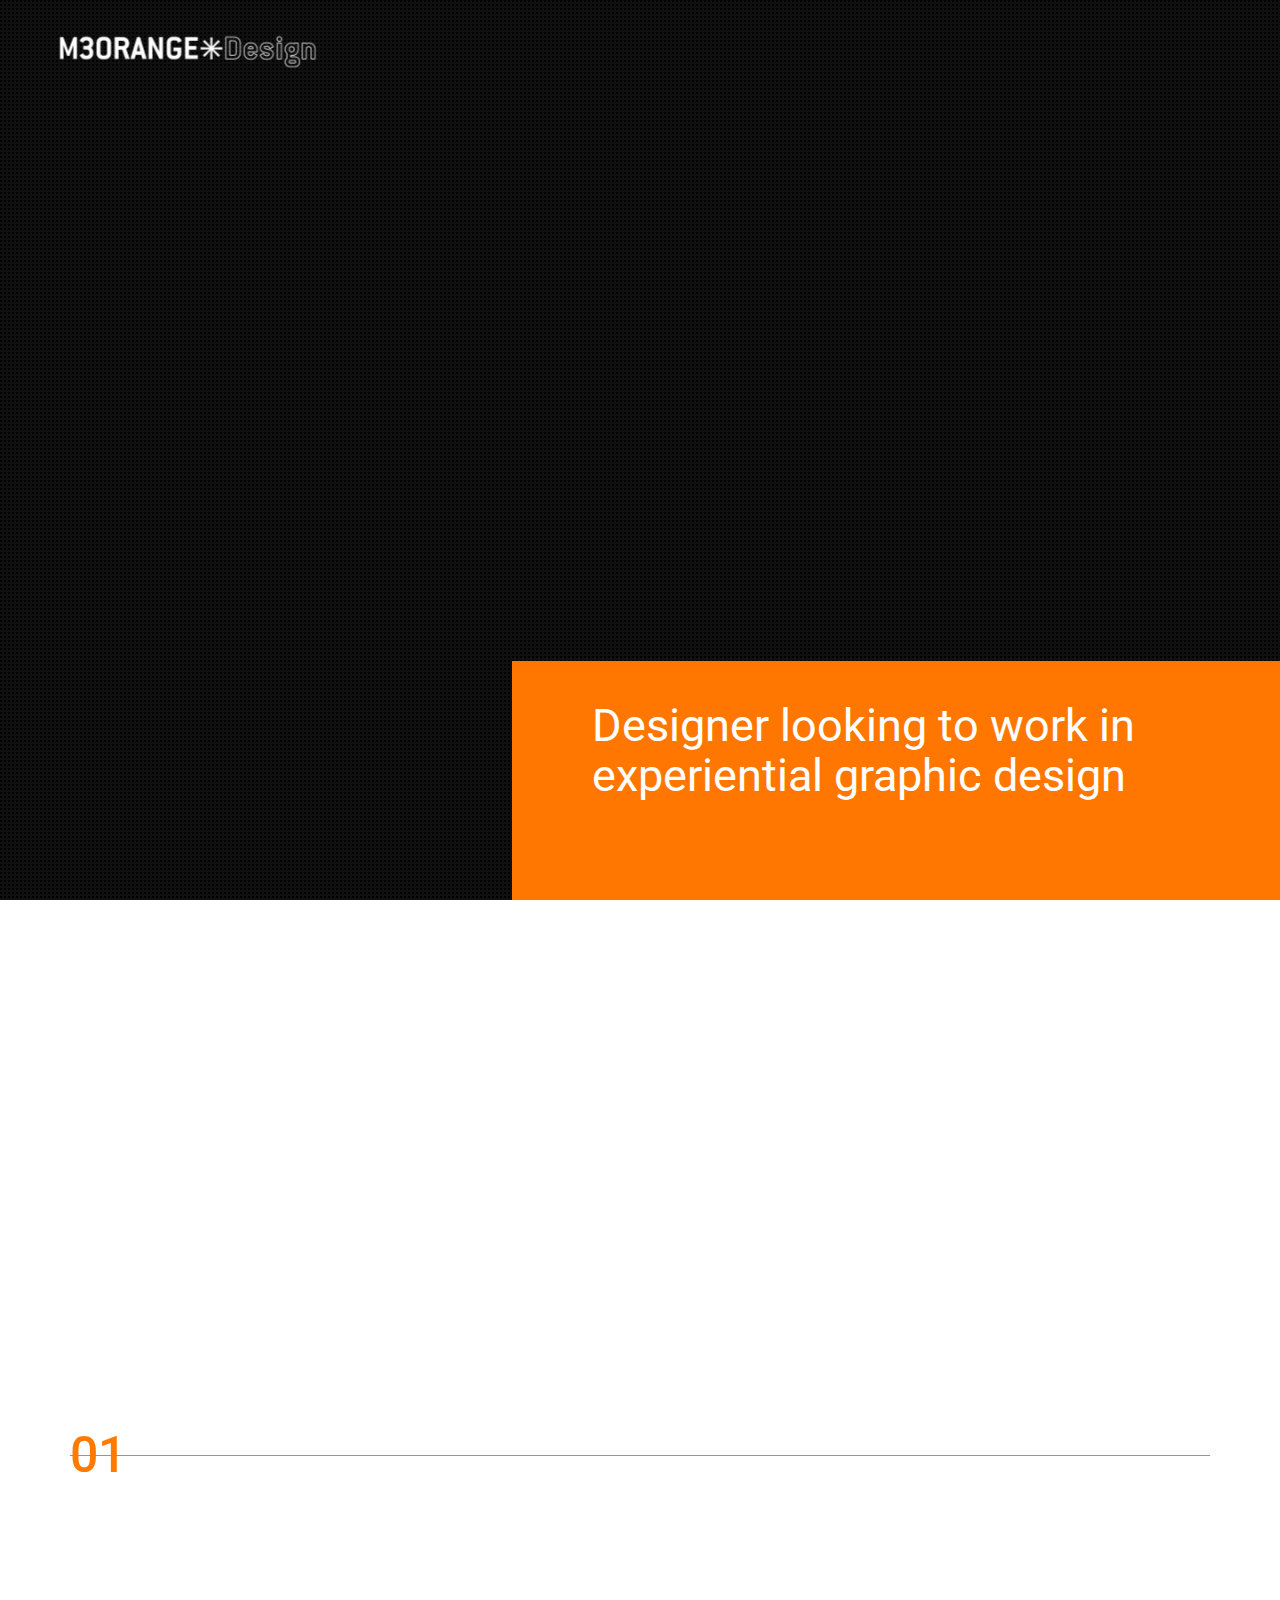
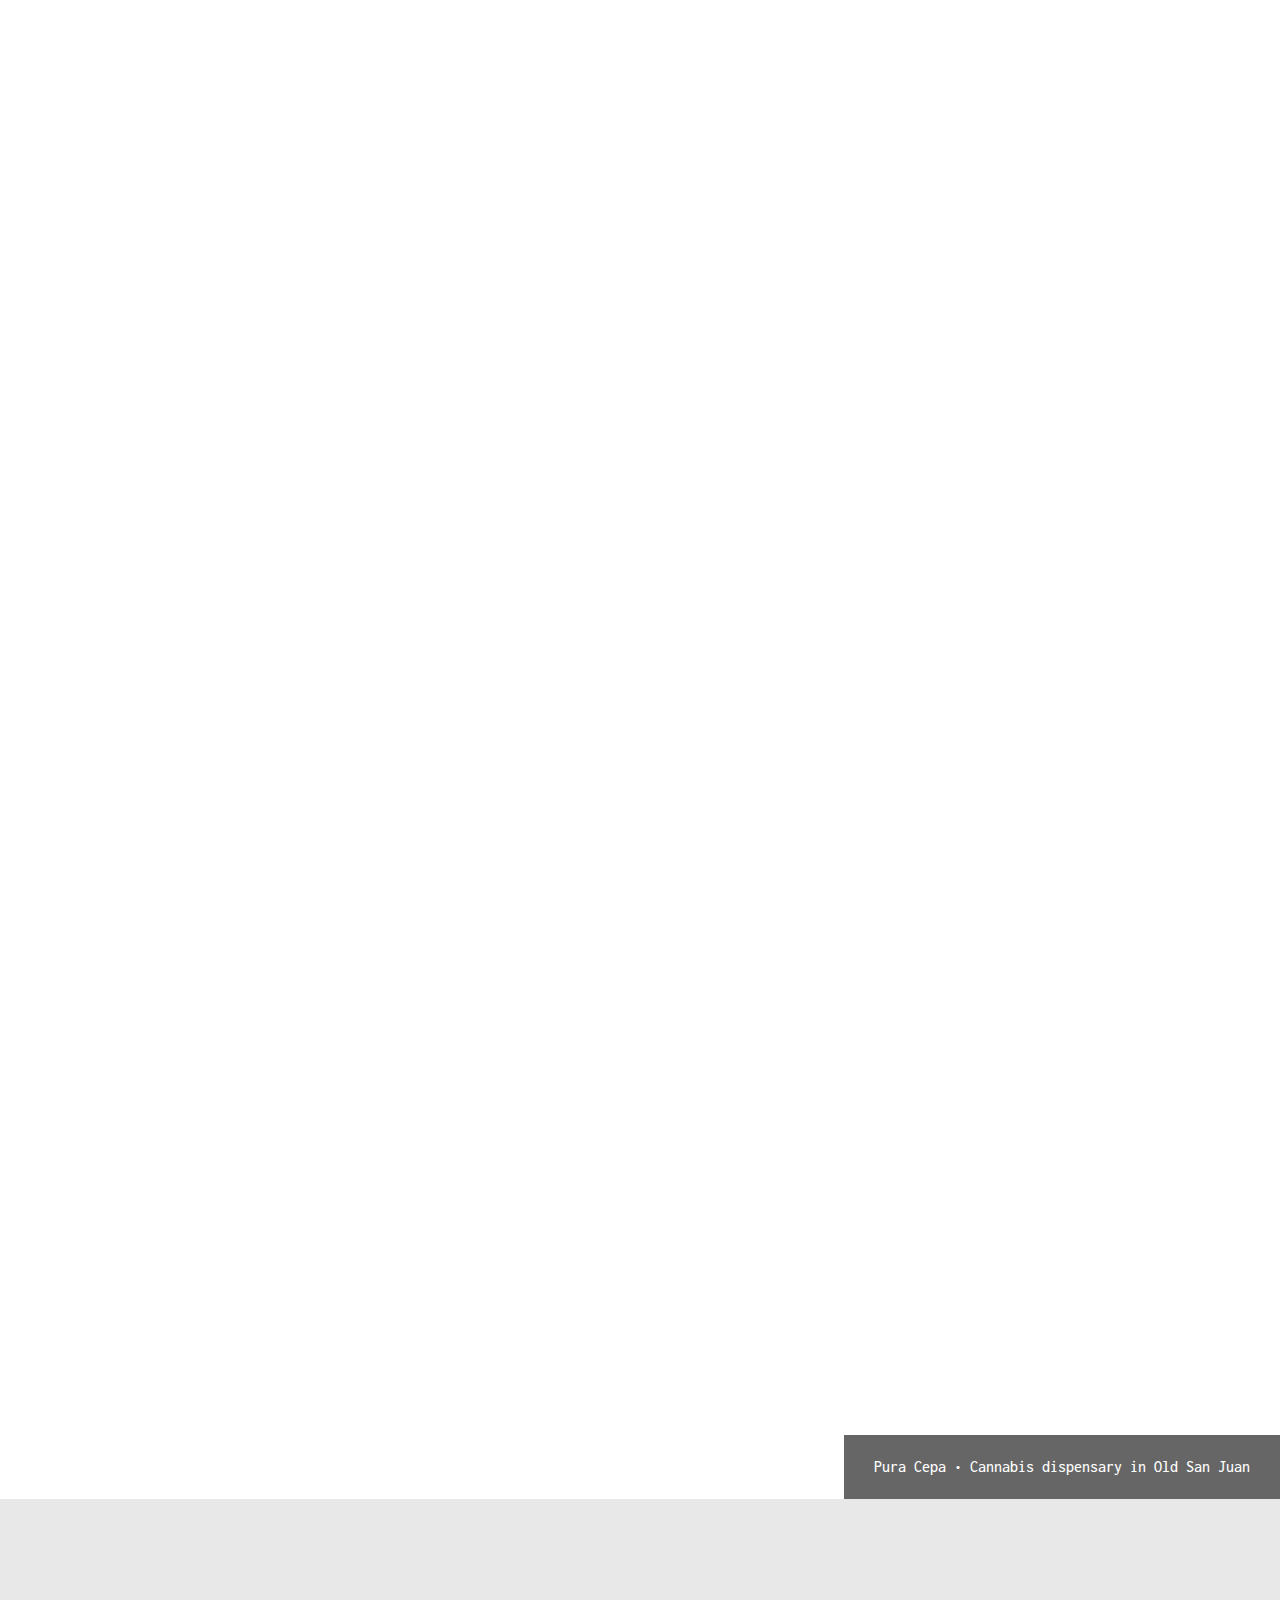
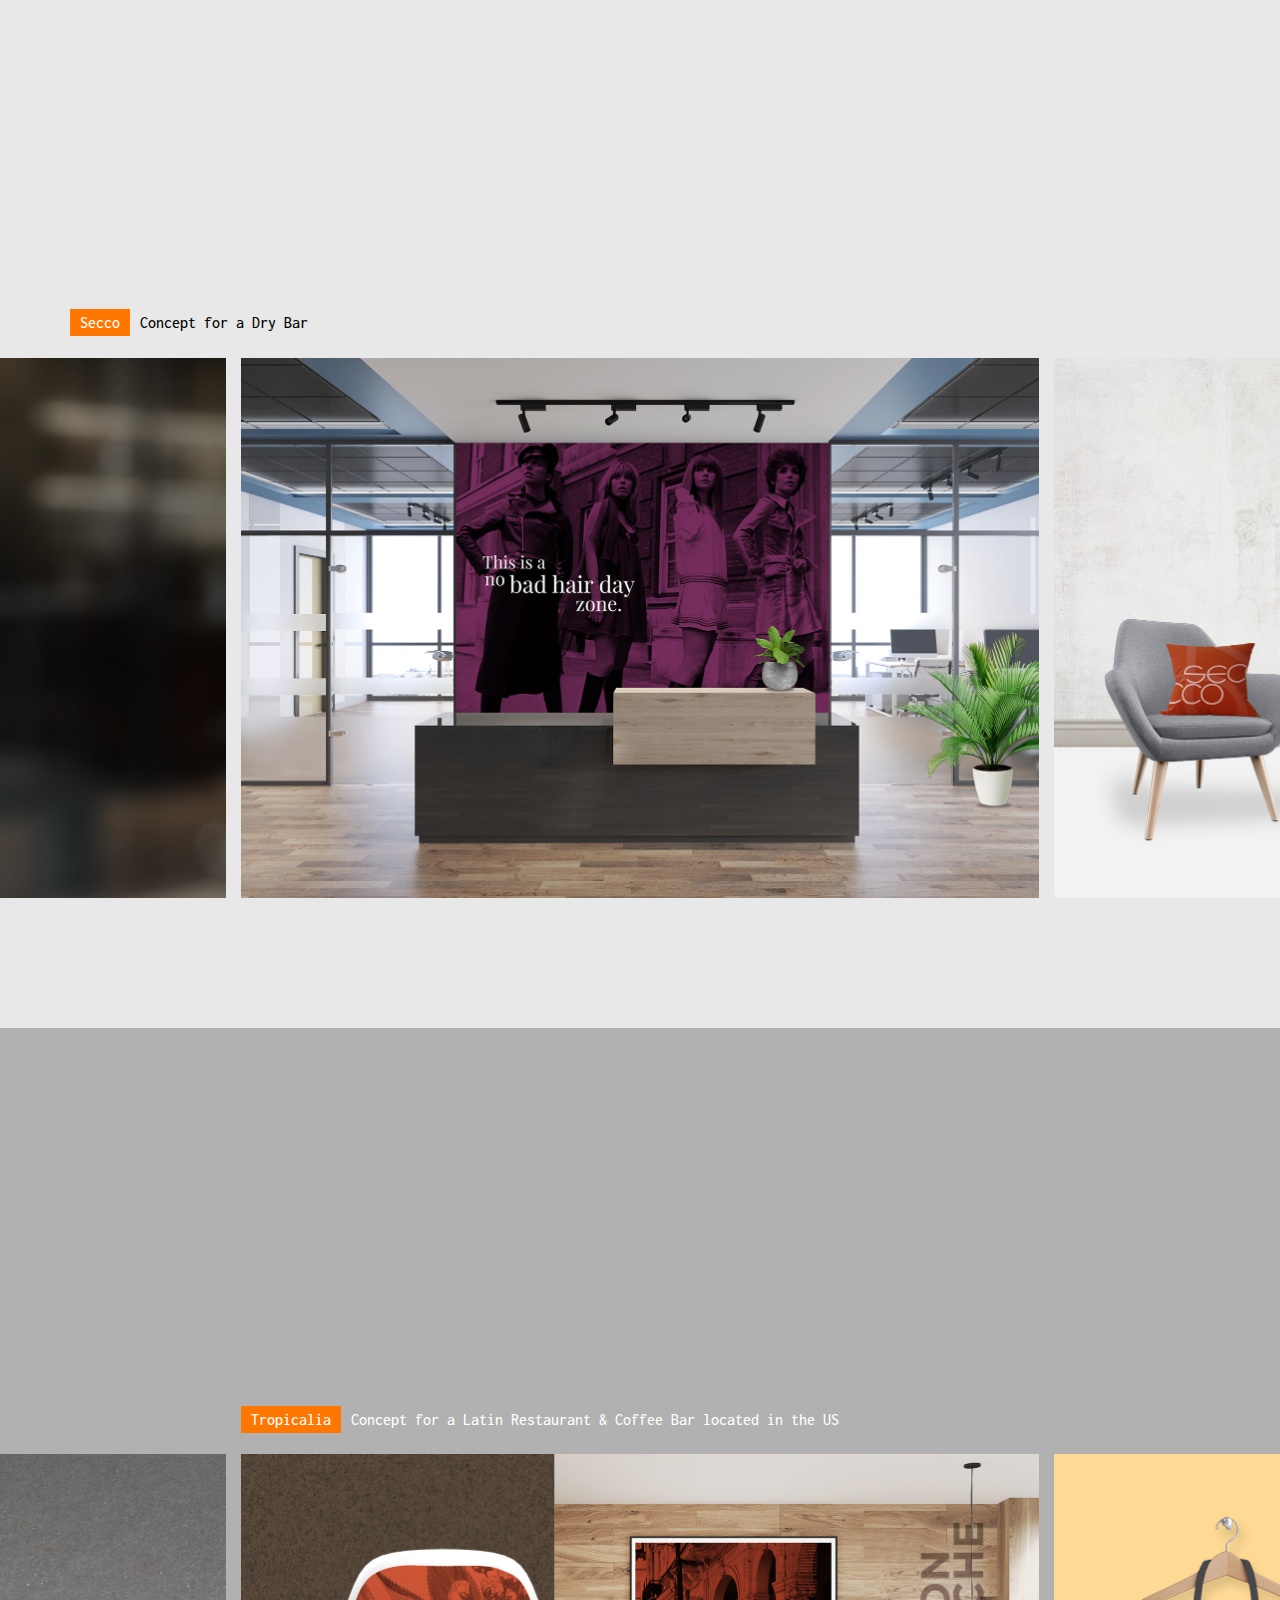
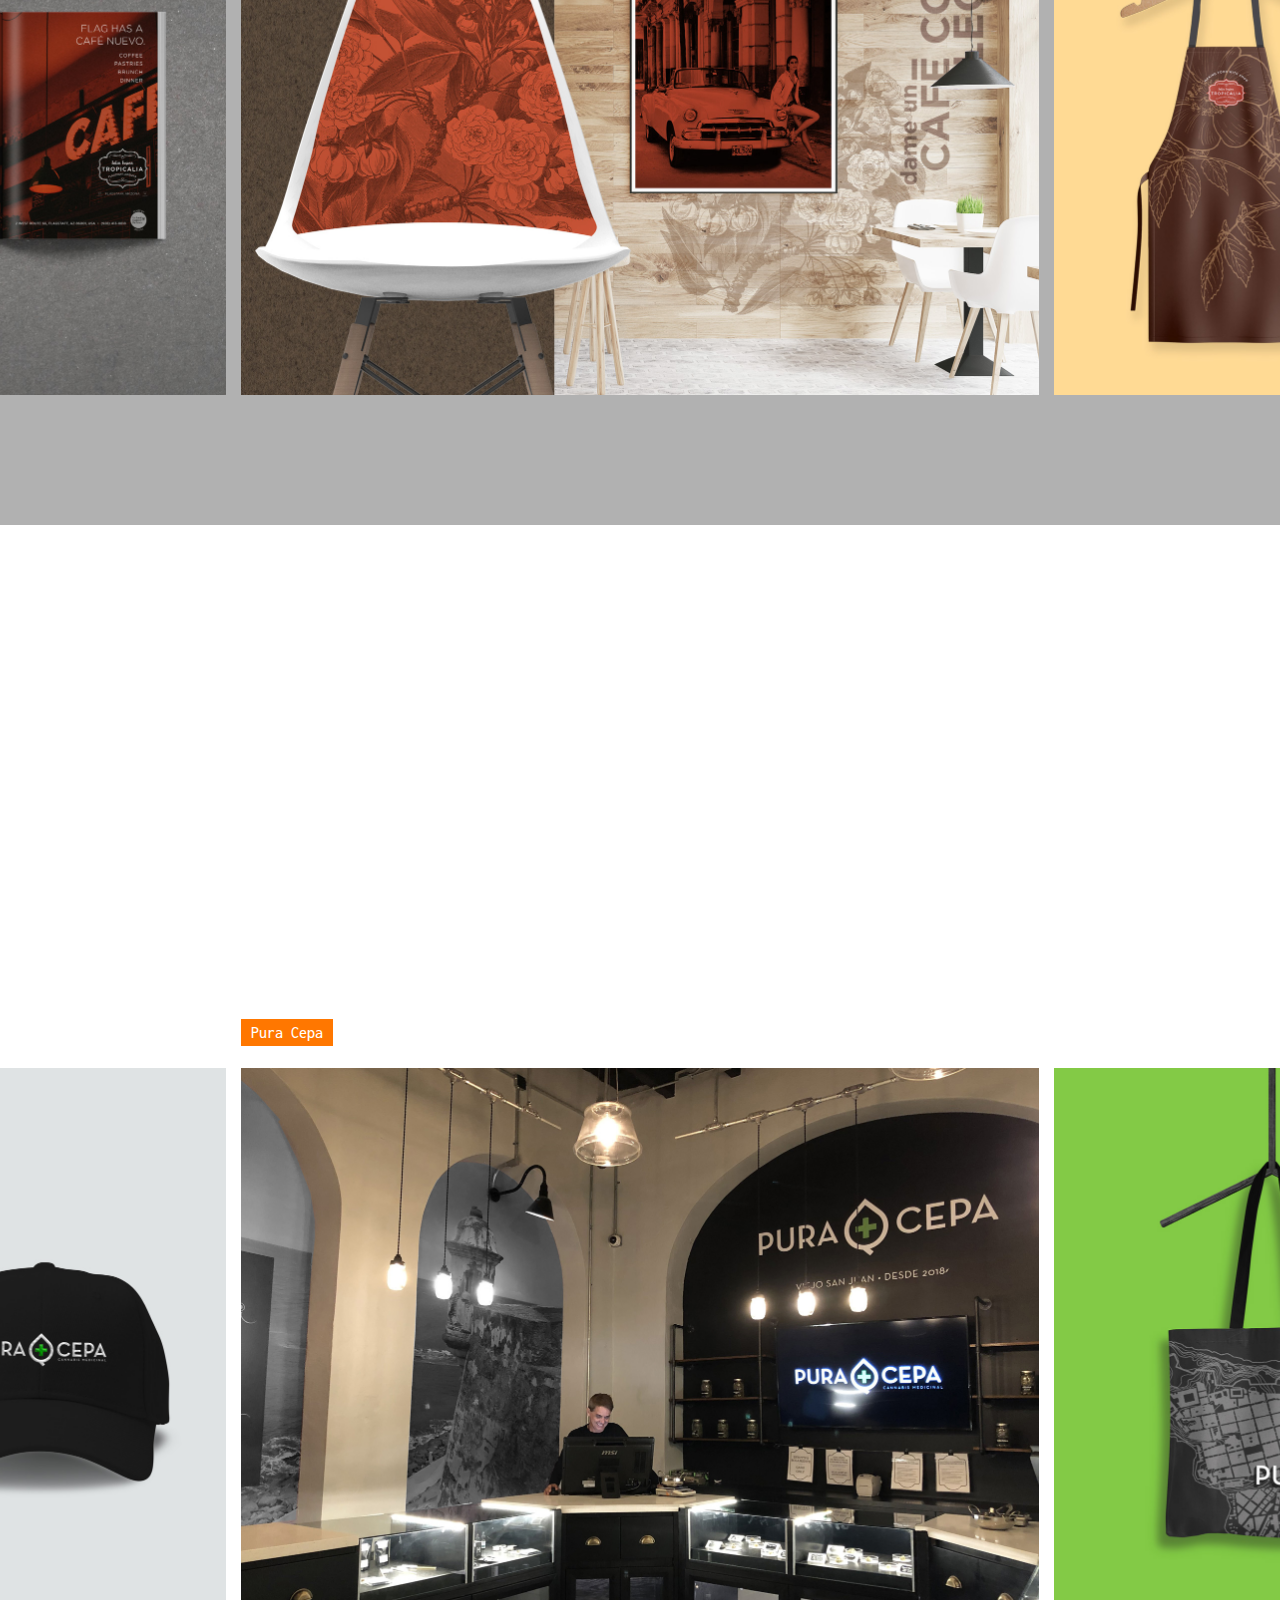
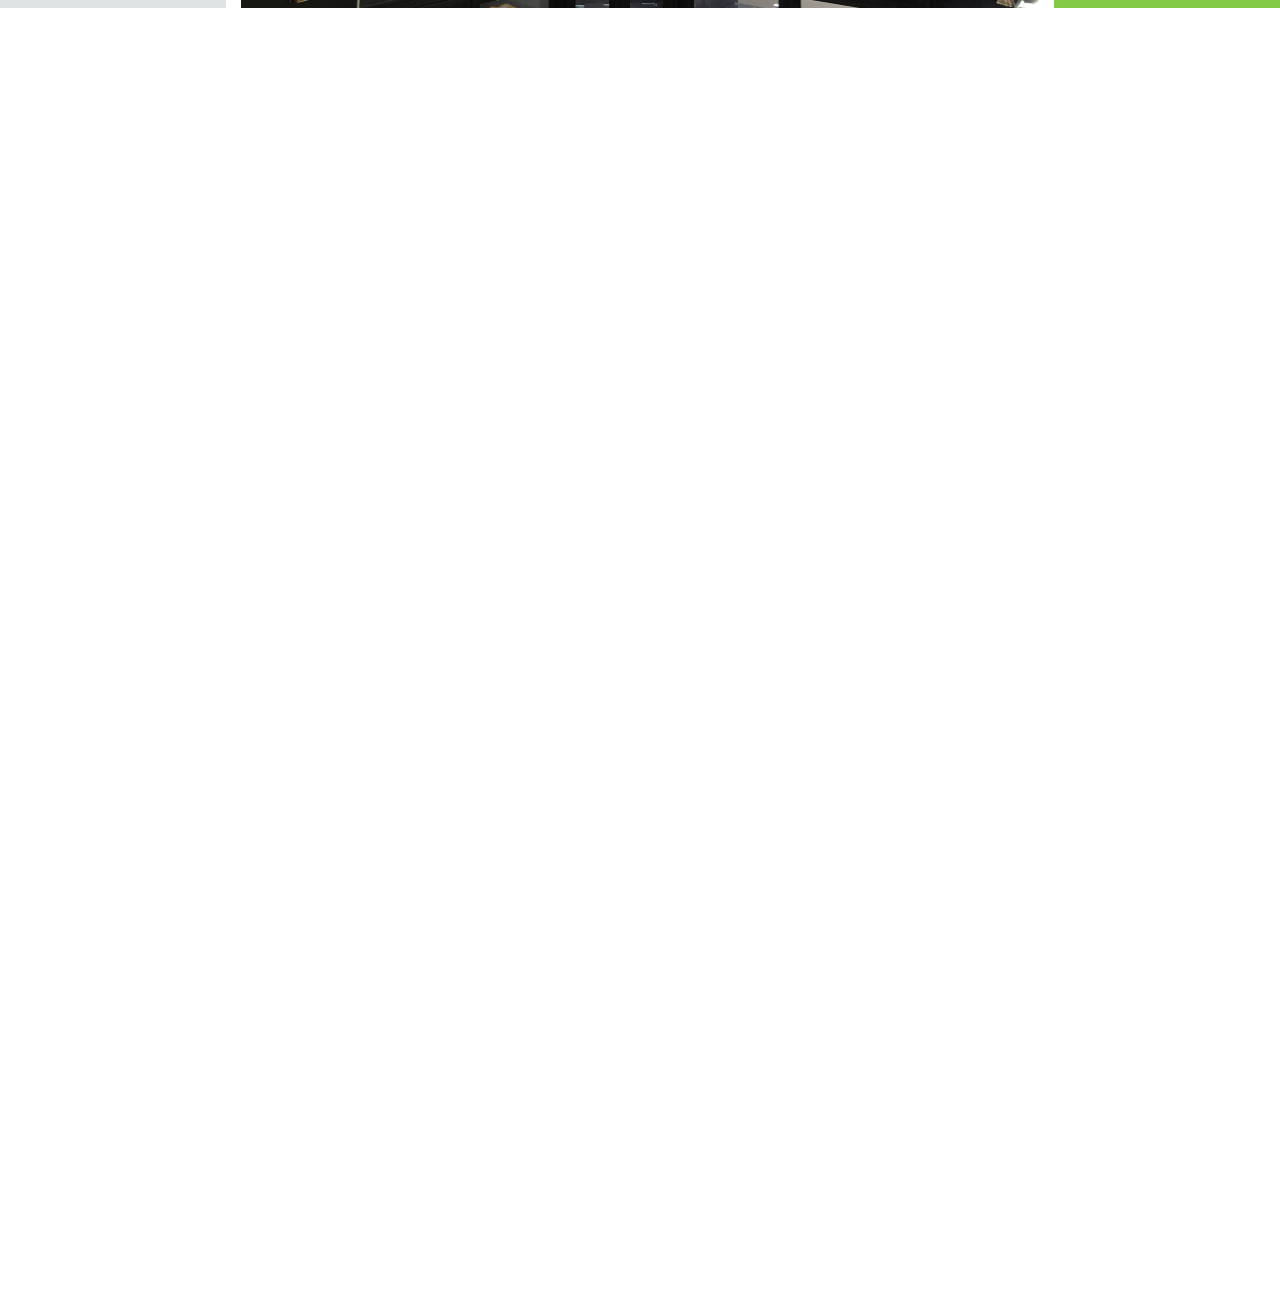
==== commit 3e4e7d50: "Hero Video" ====
--- a/index.html
+++ b/index.html
@@ -88,34 +88,28 @@
 
 
 
-        <!-- start hero section ---- from home-classic-one-page.html---->
+        <!-- start hero section ---- from home-classic-one-page.html------- slider from home-classic-digital-agency.html ---->
         <section id="section-home" class="p-0 parallax mobile-height wow fadeIn" data-stellar-background-ratio="0.5" style="">
-            <!-- <div class="opacity-extra-medium bg-extra-dark-gray"></div> -->
+            <div class="opacity-extra-medium bg-extra-dark-gray"></div>
+            
+            <!-- 
             <div class="down-section text-center scroll-down-arrow">
                 <a href="#section-00" class="inner-link"><i class="ti-arrow-down icon-extra-small text-white-2 bg-deep-pink padding-15px-all sm-padding-10px-all rounded-circle"></i></a>
             </div>
+            -->
+            
             <div class="hero-orange-box">  Designer looking to work in experiential graphic design</div>
 
-            
-            <!-- start HTML5 video-
-            <video loop="" autoplay="" controls="" muted class="hero-video" poster="images-m3/video-cover-01.jpg">
+            <!-- start HTML5 video --->
+            <video autoplay="true" class="hero-video" loop="yes" muted preload="auto" >
+                <!-- <source type="video/mp4" src="video/210402_1559 - pc anim 1080p.m4v"> -->
                 <source type="video/mp4" src="video/210402_1559 - PC Anim 1080p - Comp 2.mp4">
                 <source type="video/ogg" src="video/video.ogg">
                 <source type="video/webm" src="video/video.webm">
             </video>
-             end HTML5 video-->
-            
-            <div class="hero-video-in-frame">
-                <iframe src="https://player.vimeo.com/video/532430417?badge=0&amp;autopause=0&amp;player_id=0&amp;app_id=58479" width="100%" height="100%" frameborder="0" allow="autoplay; fullscreen; picture-in-picture" allowfullscreen title="Pura Cepa"></iframe>
-            </div>
-            
- <!--
-            <video loop="" autoplay="" controls="" muted class="hero-video" poster="images-m3/video-cover-01.jpg">
-                <source type="video/mp4" src="https://player.vimeo.com/video/532430417?badge=0&amp;autopause=0&amp;player_id=0&amp;app_id=58479">
-            </video>
--->
-
+            <!-- end HTML5 video-->
         </section>
+        <!-- end hero section ---- from home-classic-one-page.html------- slider from home-classic-digital-agency.html ---->
 
 
         <section id="section-00" class="wow fadeIn added-section-padding"> <!---- Section 00 --Degrees & Intro --->
--- a/_style-overwrites.css
+++ b/_style-overwrites.css
@@ -1401,7 +1401,7 @@
 
             /* 
             .down-section {
-                /ottom: 8px;
+                bottom: 8px;
             }
             */
 
@@ -1773,9 +1773,6 @@
 }
 
 
-
-
-
 #section-home{
     /* background-image: url('images-m3/slider-hero/homepage-hero-01.jpg');*/
     height: 100vh!important;
@@ -1785,7 +1782,6 @@
     position: absolute;
     height: 100%;
     width: 100%;
-
     top: 0;
     left: 0;
     /*
@@ -1795,8 +1791,25 @@
     background-size: 2px 2px; */
     background-image: url("images-m3/bg-screens/dots-02.svg");
     background-size: 8px;
-    opacity: .6;
-}
+    opacity: 0.6;
+    z-index: 4;
+}
+
+
+#section-home .swiper-container{
+    z-index: 1;
+}
+
+#section-home .swiper-pagination{
+    z-index: 20;
+}
+
+
+
+.hero-orange-box{
+    z-index: 5;
+}
+
 
 #section-home .hero-video {
     background-color: #000;
@@ -1804,49 +1817,63 @@
     left: 50%;
     min-height: 100%;
     min-width: 100%;
-
     width: auto;
     z-index: -3;
-    /*
-    position: absolute;
-    top: 50%;
-        -ms-transform: translate(-50%, -50%);
-        -webkit-transform: translate(-50%, -50%);
-        transform: translate(-50%, -50%);
-        -moz-transform: translate(-50%, -50%);
-        -o-transform: translate(-50%, -50%);
-        */
     display: flex;
-
-}
-
-
-            @media (max-width: 1200px) and (orientation: portrait){
-
-                /*
-                #section-home .mobile-height, 
-                #section-home .swiper-full-screen {
-                    height: 90vh!important;
-                }
-                */
-
-
+}
+
+
+            @media (max-width: 499px) and (orientation: portrait){
                 #section-home{
-                    height: 75vh!important;
+                    height:80vh!important;
                     display: flex;
                     justify-content: center;
-                        border: 3px solid aqua;
+                        /* border: 3px solid aqua; */
 
                 }
 
                 #section-home .hero-video {
-                    /* max-width: 130%;
-                    max-height: 50%; */
                     left: 20%!important;
-                    padding: 20% 0 53% 0;
+                    padding: 22% 0 48% 0;
                     min-width: auto!important;
                 }
-
+            }
+
+
+
+            @media (min-device-width: 500px) and (max-device-width: 1200px) and 
+            (orientation: portrait) { 
+
+                /* DO NOT CHANGE THIS - TOOK ME FOREVER! */
+                    #section-home{
+                        height:65vh!important;
+                        display: flex;
+                        justify-content: center;
+                    }
+
+                    #section-home .hero-video {
+                        left: 20%!important;
+                        padding: 0% 0 22% 0;
+                        min-width: auto!important;
+                    }
+
+                    .hero-orange-box{
+                        width: 102%;
+                        height: auto;
+                        padding: 50px 60px;
+                        text-align: right;
+                    }
+
+                    .down-section, .scroll-down-arrow {
+                        visibility: hidden;
+                    }
+            }
+
+            @media (max-device-width: 800px) { 
+
+                #section-00 {
+                    padding-top: 65px;
+                }
 
             }
 
@@ -1856,4 +1883,6 @@
     width: 100%;
     height: 100%;
 
-}            +}            
+
+
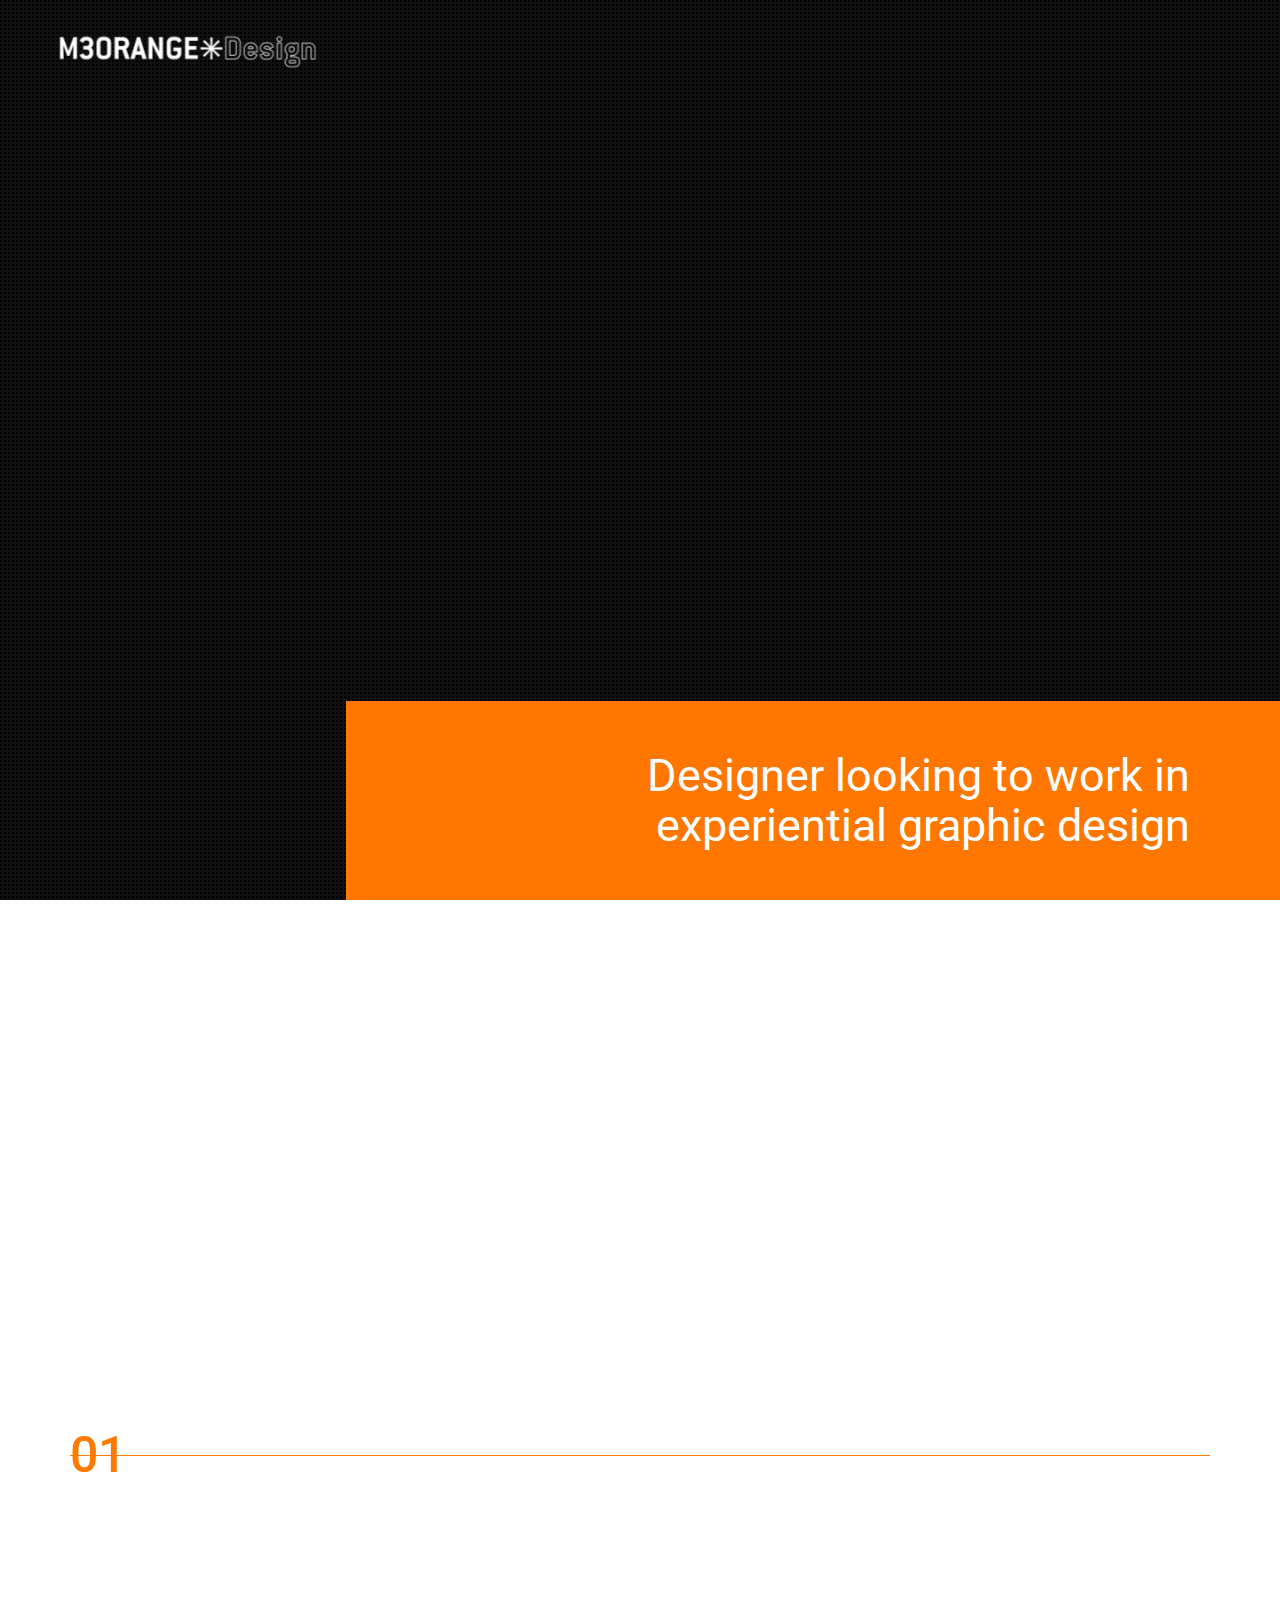
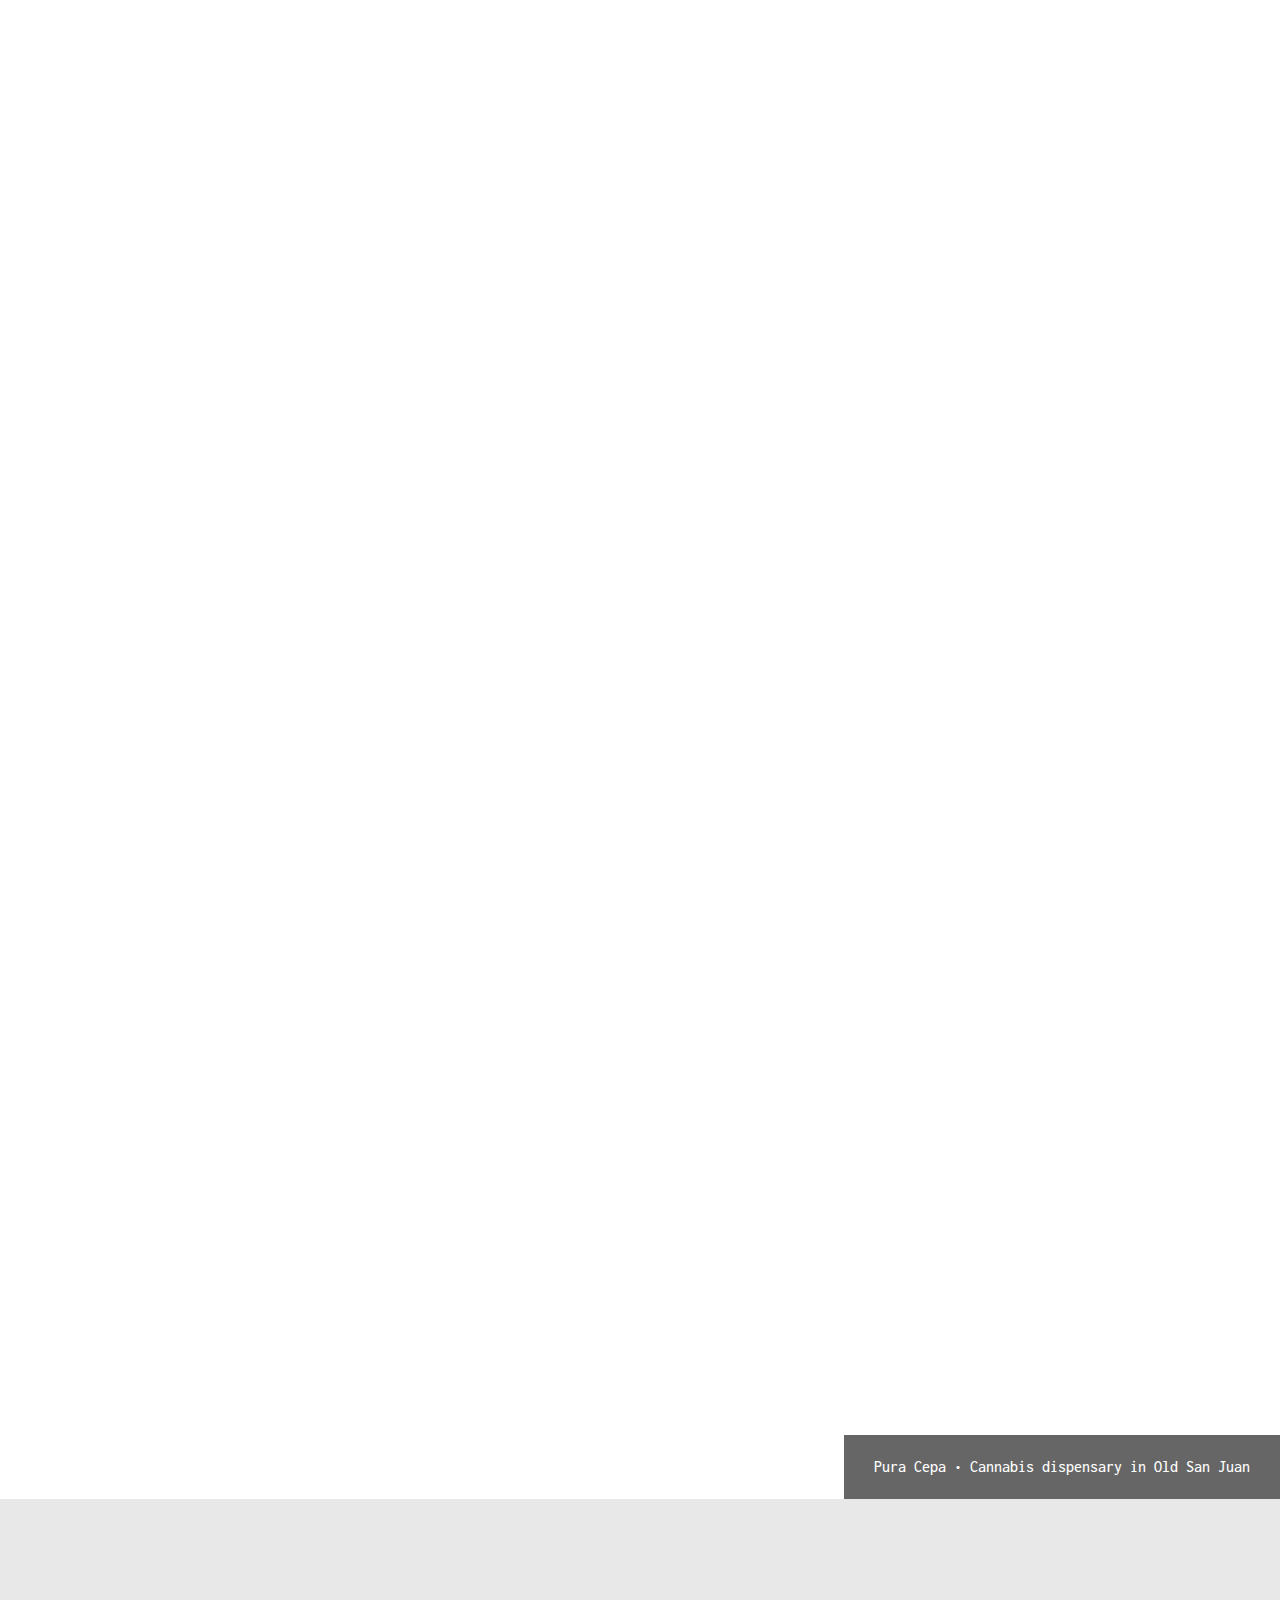
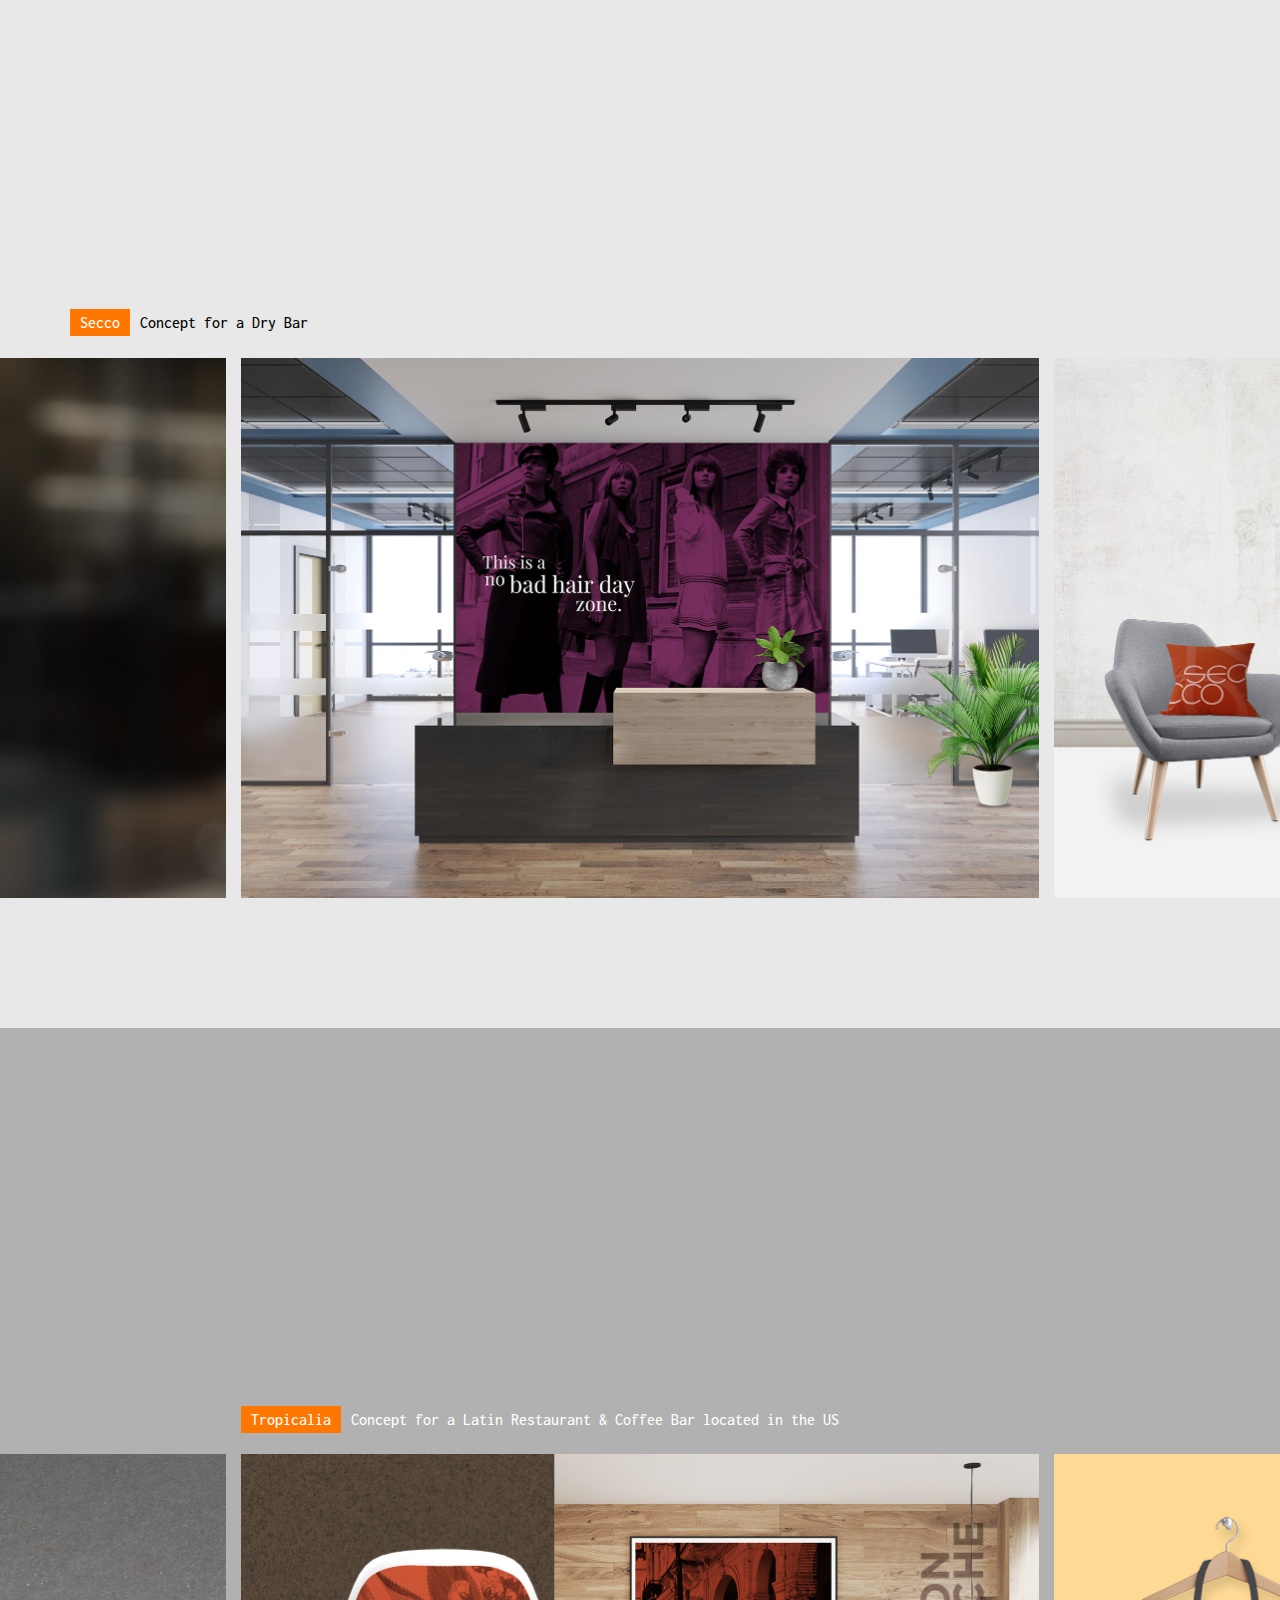
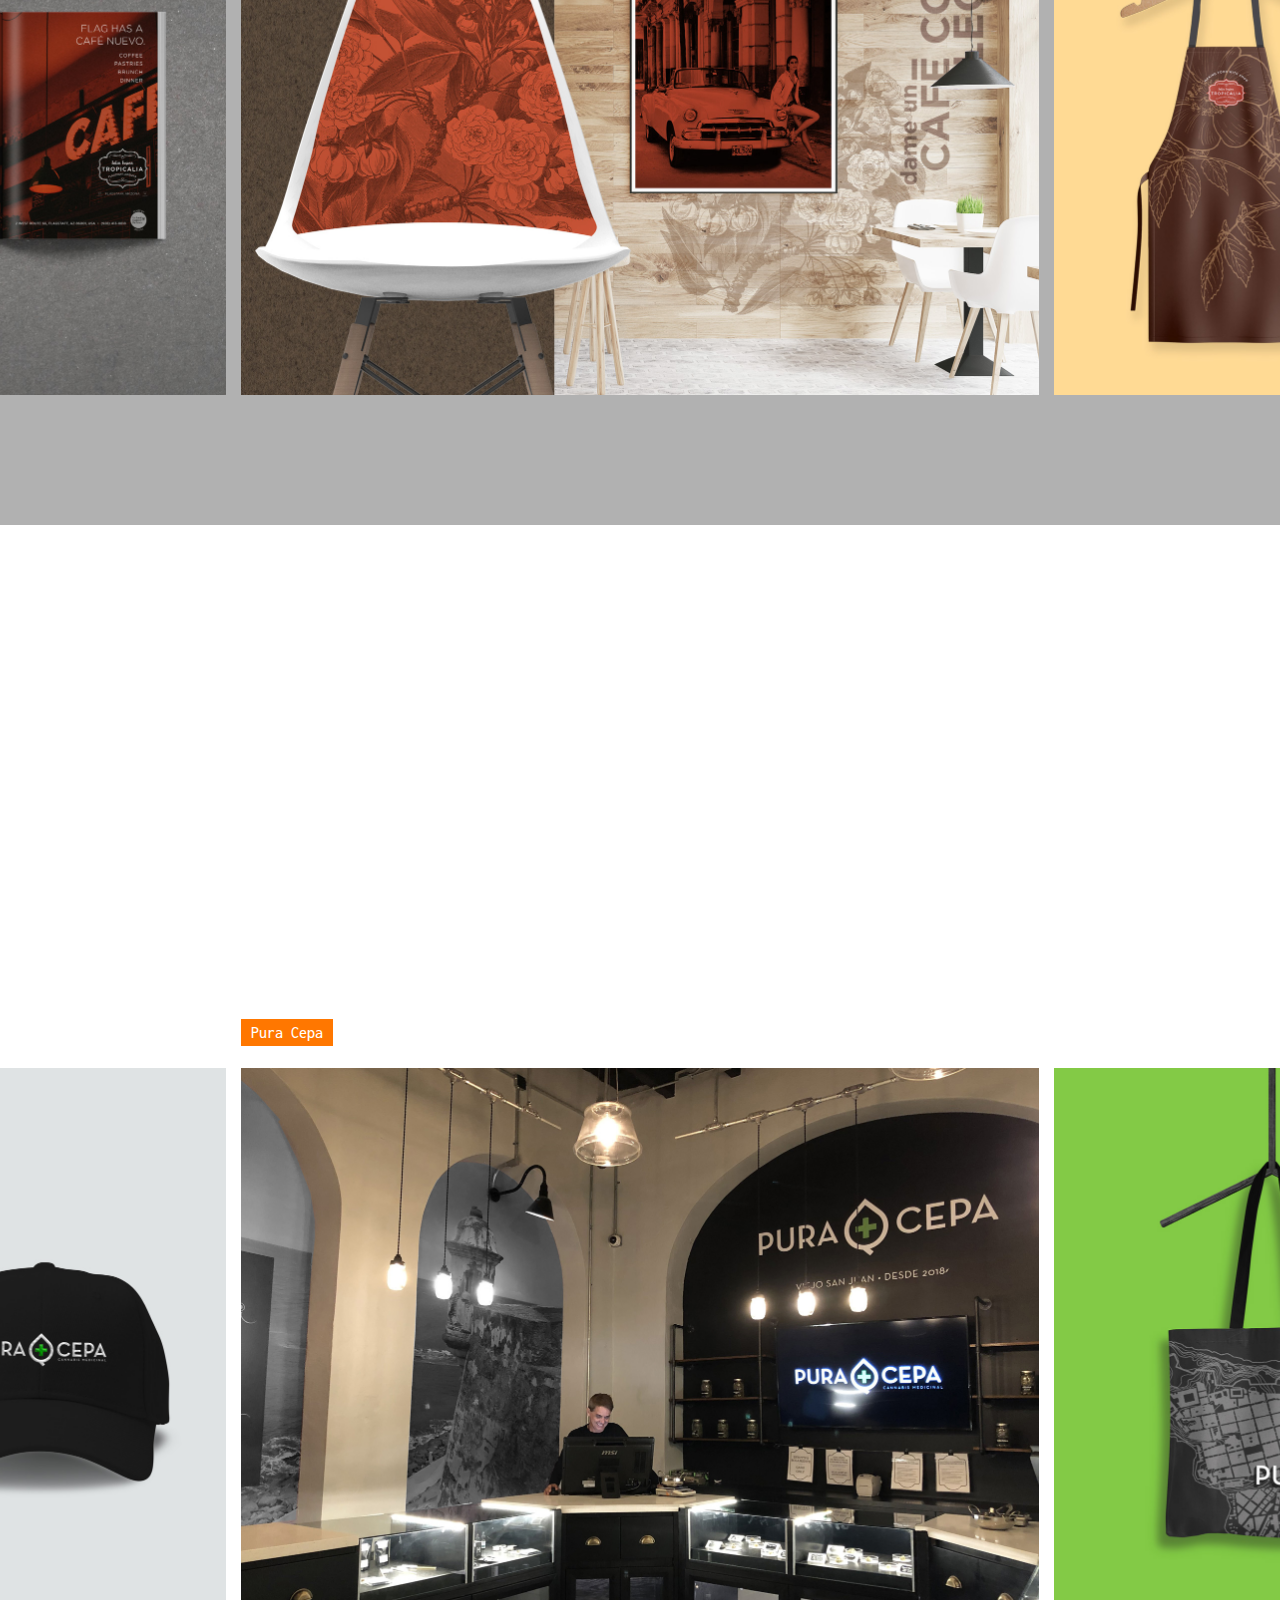
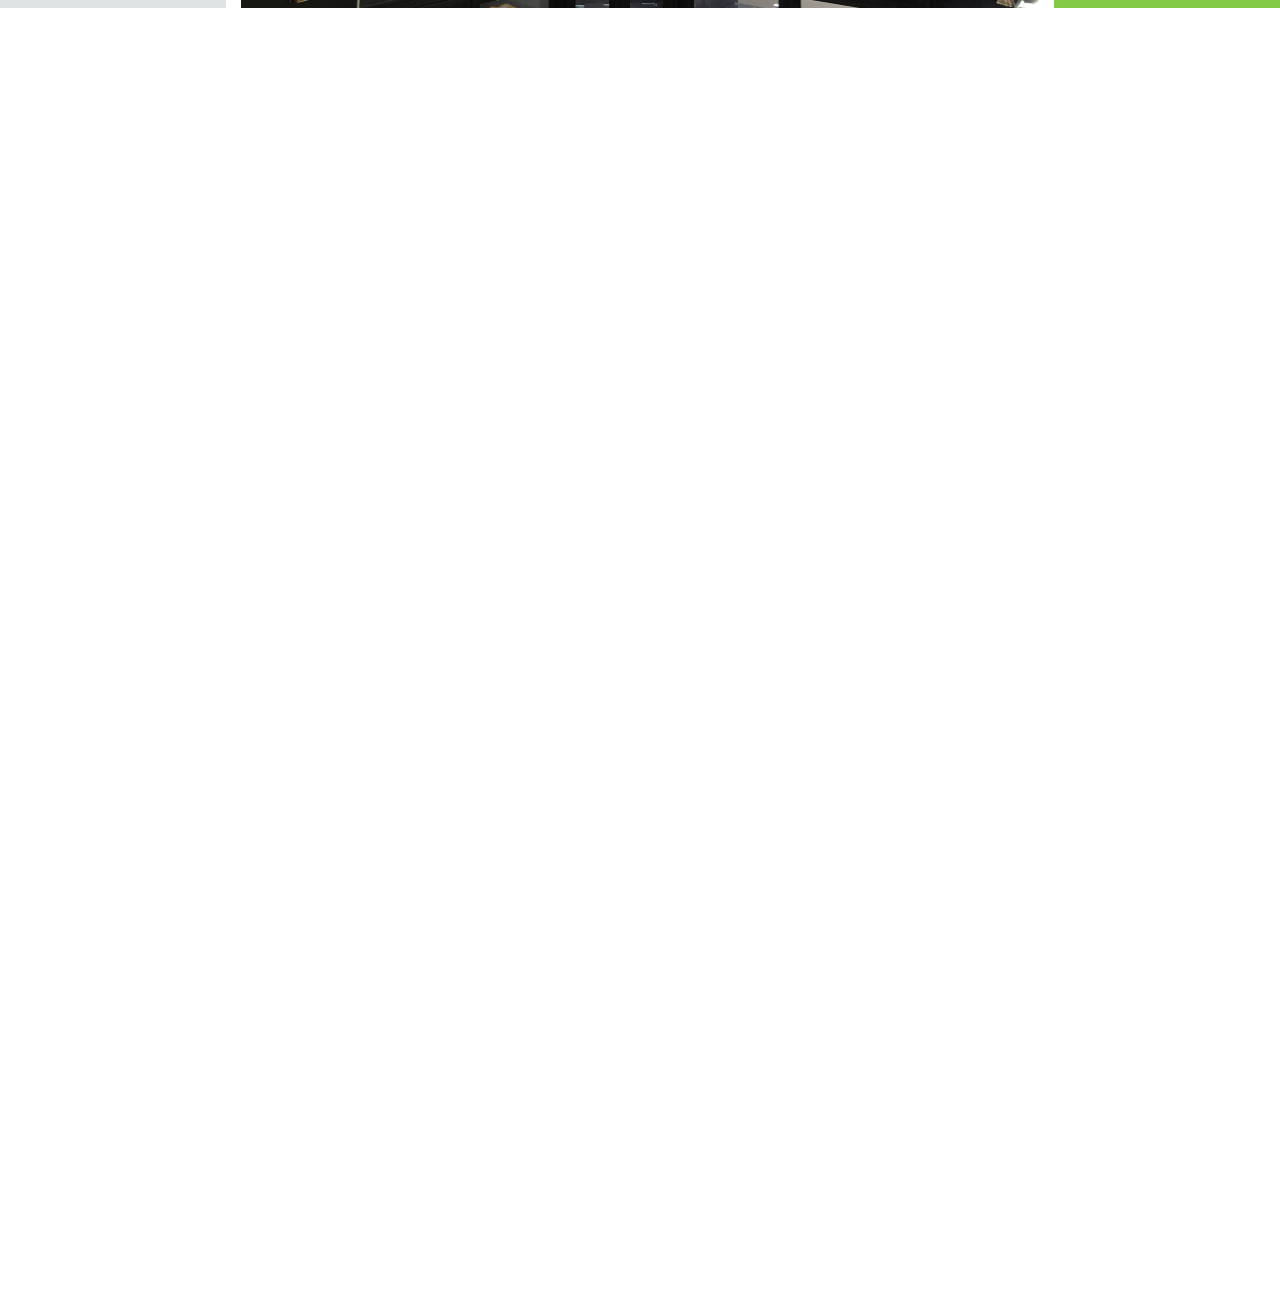
==== commit dee3447a: "Fixed hero video" ====
--- a/index.html
+++ b/index.html
@@ -90,24 +90,28 @@
 
         <!-- start hero section ---- from home-classic-one-page.html------- slider from home-classic-digital-agency.html ---->
         <section id="section-home" class="p-0 parallax mobile-height wow fadeIn" data-stellar-background-ratio="0.5" style="">
+            
             <div class="opacity-extra-medium bg-extra-dark-gray"></div>
-            
             <!-- 
             <div class="down-section text-center scroll-down-arrow">
                 <a href="#section-00" class="inner-link"><i class="ti-arrow-down icon-extra-small text-white-2 bg-deep-pink padding-15px-all sm-padding-10px-all rounded-circle"></i></a>
             </div>
             -->
+            <div class="hero-orange-box">  Designer looking to work in experiential graphic design</div>
             
-            <div class="hero-orange-box">  Designer looking to work in experiential graphic design</div>
-
-            <!-- start HTML5 video --->
-            <video autoplay="true" class="hero-video" loop="yes" muted preload="auto" >
-                <!-- <source type="video/mp4" src="video/210402_1559 - pc anim 1080p.m4v"> -->
+
+            <!-- start HTML5 video alternative --->
+            <video autoplay="true" loop muted preload="metadata" poster="images-m3/video-cover-02.jpg" class="hero-video" >
                 <source type="video/mp4" src="video/210402_1559 - PC Anim 1080p - Comp 2.mp4">
-                <source type="video/ogg" src="video/video.ogg">
-                <source type="video/webm" src="video/video.webm">
             </video>
-            <!-- end HTML5 video-->
+            <!--end HTML5 video alternative --->
+
+            <!-- start Vimeo embed video alternative --->
+            <div class="vimeo-wrapper">
+                <iframe src="https://player.vimeo.com/video/532430417?background=1&autoplay=1&loop=1&byline=0&title=0" frameborder="0" webkitallowfullscreen mozallowfullscreen allowfullscreen></iframe>
+            </div>
+            <!-- end Vimeo embed video alternative --->
+
         </section>
         <!-- end hero section ---- from home-classic-one-page.html------- slider from home-classic-digital-agency.html ---->
 
--- a/_style-overwrites.css
+++ b/_style-overwrites.css
@@ -1512,9 +1512,10 @@
 
                     @media (min-device-width: 780px) and (max-device-width: 1600px){ 
                         .hero-orange-box{
-                            width: 60%;
+                            width: 73%;
                             height: auto;
-                            padding: 40px 80px 100px 80px;
+                            padding: 50px 90px;
+                            text-align: right;
                         }
                     }
                     
@@ -1718,29 +1719,44 @@
 /*  ---------- Arrows in slideshow modals ------------- */
 
 
-.mfp-arrow-right:before {
+
+/*
+
+
+.mfp-arrow:before, .mfp-arrow:after{
+    margin-top: 0px;
+}
+.mfp-arrow {
+    width: 90px;
+    height: 95px;
+}
+
+
+*/
+
+.mfp-arrow{
+    width: 90px;
+    height: 92px;
+}
+
+.mfp-arrow-right:before, .mfp-arrow-left:before {
     border-left: none;
-    content: "\e628";
     font-size: 2em;
     font-family: 'themify';
     color: #fff;
 }
+
 .button.mfp-close, button.mfp-arrow{
-
-    background: rgb(255 255 255 / 30%);
-
-}
-.mfp-arrow:before, .mfp-arrow:after{
-    margin-top: 0px;
-}
-
-.mfp-arrow {
-
-    width: 90px;
-    height: 95px;
-
-}
-
+    background: rgba(255,255,255,0.4);
+}
+
+.mfp-arrow:before{
+    border-top-width: 0px;
+}
+
+.mfp-counter {
+    color: rgba(255,255,255,0.4);
+}
 
 /*  ---------- Arrows in slideshow modals ------------- */
 .education-bullets,
@@ -1811,16 +1827,6 @@
 }
 
 
-#section-home .hero-video {
-    background-color: #000;
-    height: auto;
-    left: 50%;
-    min-height: 100%;
-    min-width: 100%;
-    width: auto;
-    z-index: -3;
-    display: flex;
-}
 
 
             @media (max-width: 499px) and (orientation: portrait){
@@ -1883,6 +1889,87 @@
     width: 100%;
     height: 100%;
 
-}            
-
-
+}
+
+
+/* -------- Toggling between HTML5 video and Vimeo video as bg ------ */
+
+
+        @media (min-width: 500px){
+            .vimeo-wrapper,
+            .vimeo-wrapper iframe{
+                visibility: hidden;
+            }
+            
+            #section-home .hero-video {
+                background-color: #000;
+                height: auto;
+                left: 50%;
+                min-height: 100%;
+                min-width: 100%;
+                width: auto;
+                z-index: -3;
+                display: flex;
+                /* border: 13px solid yellow;*/
+            }
+            
+            
+        } 
+
+
+        @media (max-width: 650px) {
+
+            .vimeo-wrapper {
+                position: fixed;
+                top: 0;
+                left: 0;
+                width: 100%;
+                height: 70vh;
+                z-index: -1;
+                pointer-events: none;
+                overflow: hidden;
+                background-color: #000;
+            }
+
+            .vimeo-wrapper iframe {
+                /*
+                border: 2px solid blue;
+                height: 63vh;
+                width: 138%;
+                padding-top: 0;
+                position: absolute;
+                top: 0%;
+                height: 56.25vw; 
+                min-height: 34vh;
+                min-width: 120%; 
+                position: absolute;
+                top: 40%;
+                height: 70vh;
+                left: 59%;
+                transform: translate(-50%, -50%);
+                */
+
+                width: 102%;
+                max-width: 102%;
+                height: 70%;
+                max-height: 70vh;
+            }
+
+            #section-home .hero-video {
+                visibility: hidden!important;
+            }
+            
+            #section-home {
+                height: 65vh!important;
+            }
+
+            #section-home .opacity-extra-medium{
+                opacity: 0.55;
+            }
+            
+        }
+
+
+
+
+/* -------- Toggling between HTML5 video and Vimeo video as bg ------ */
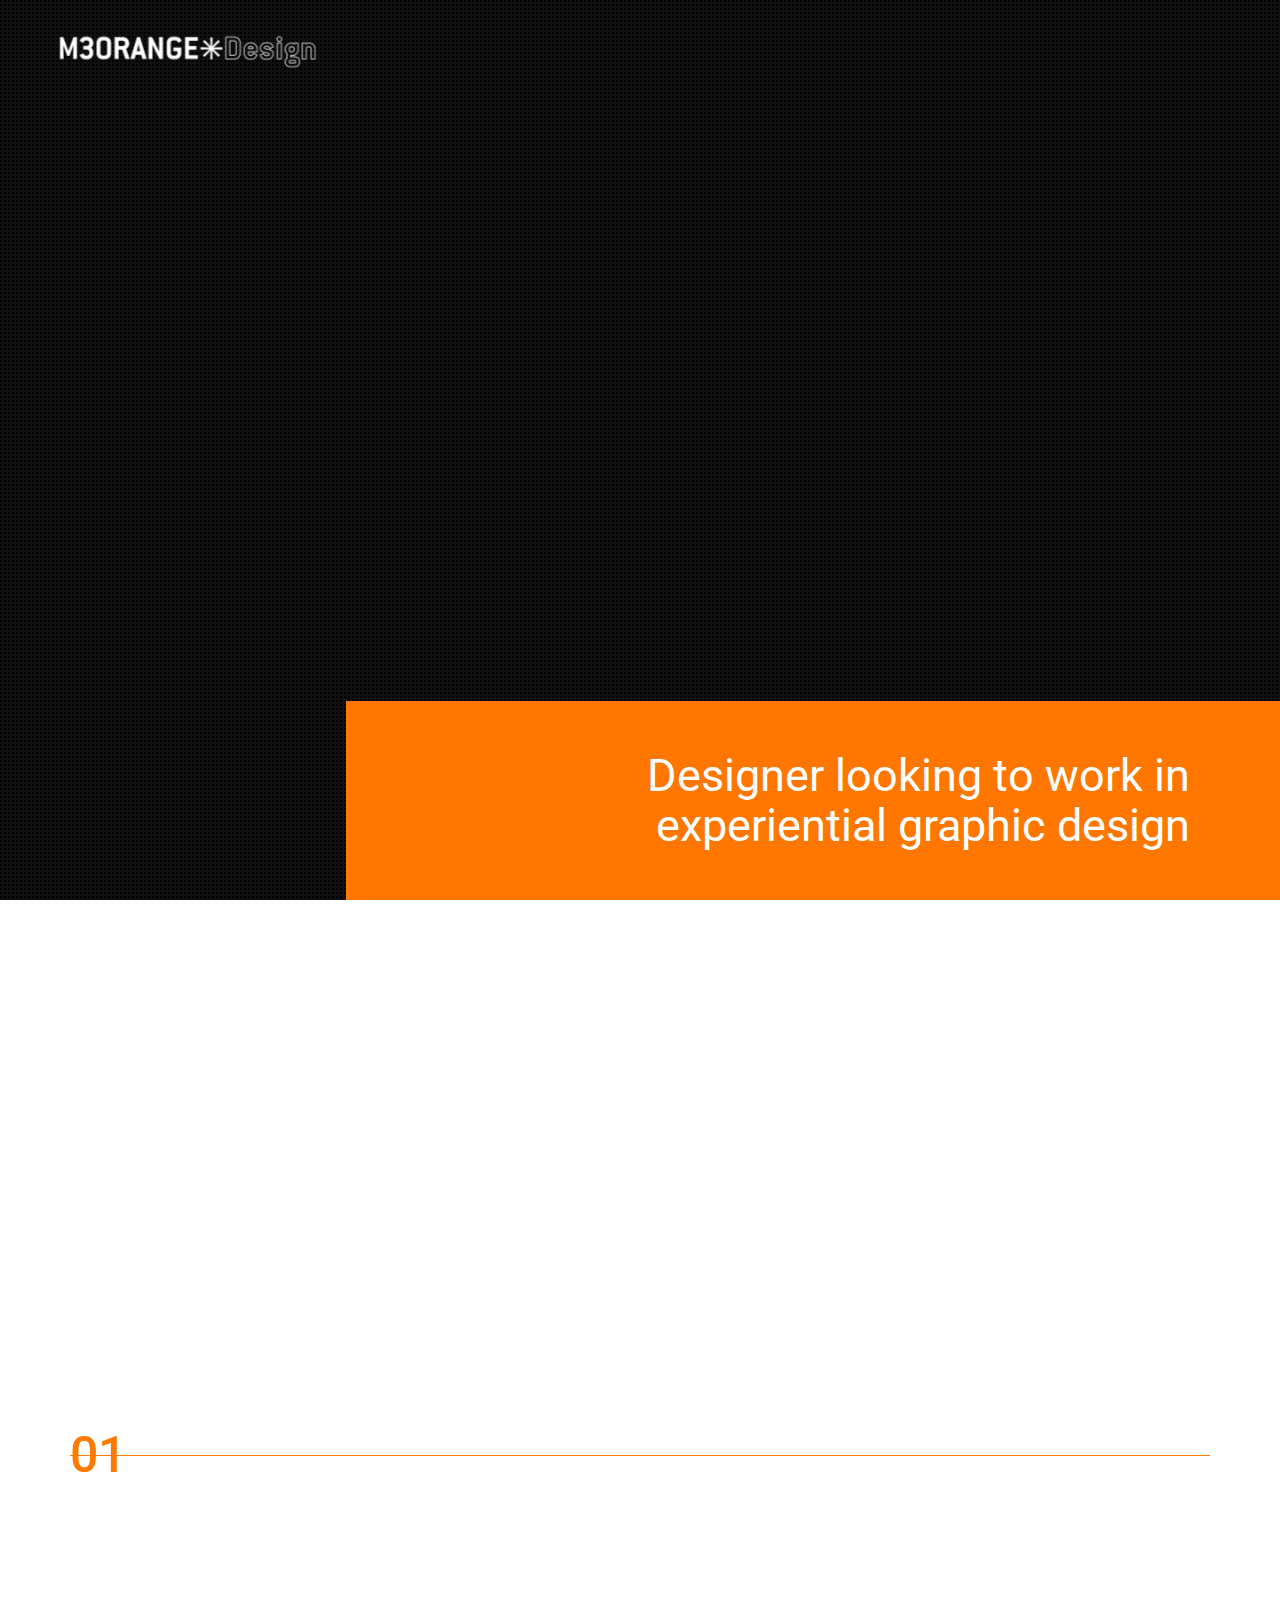
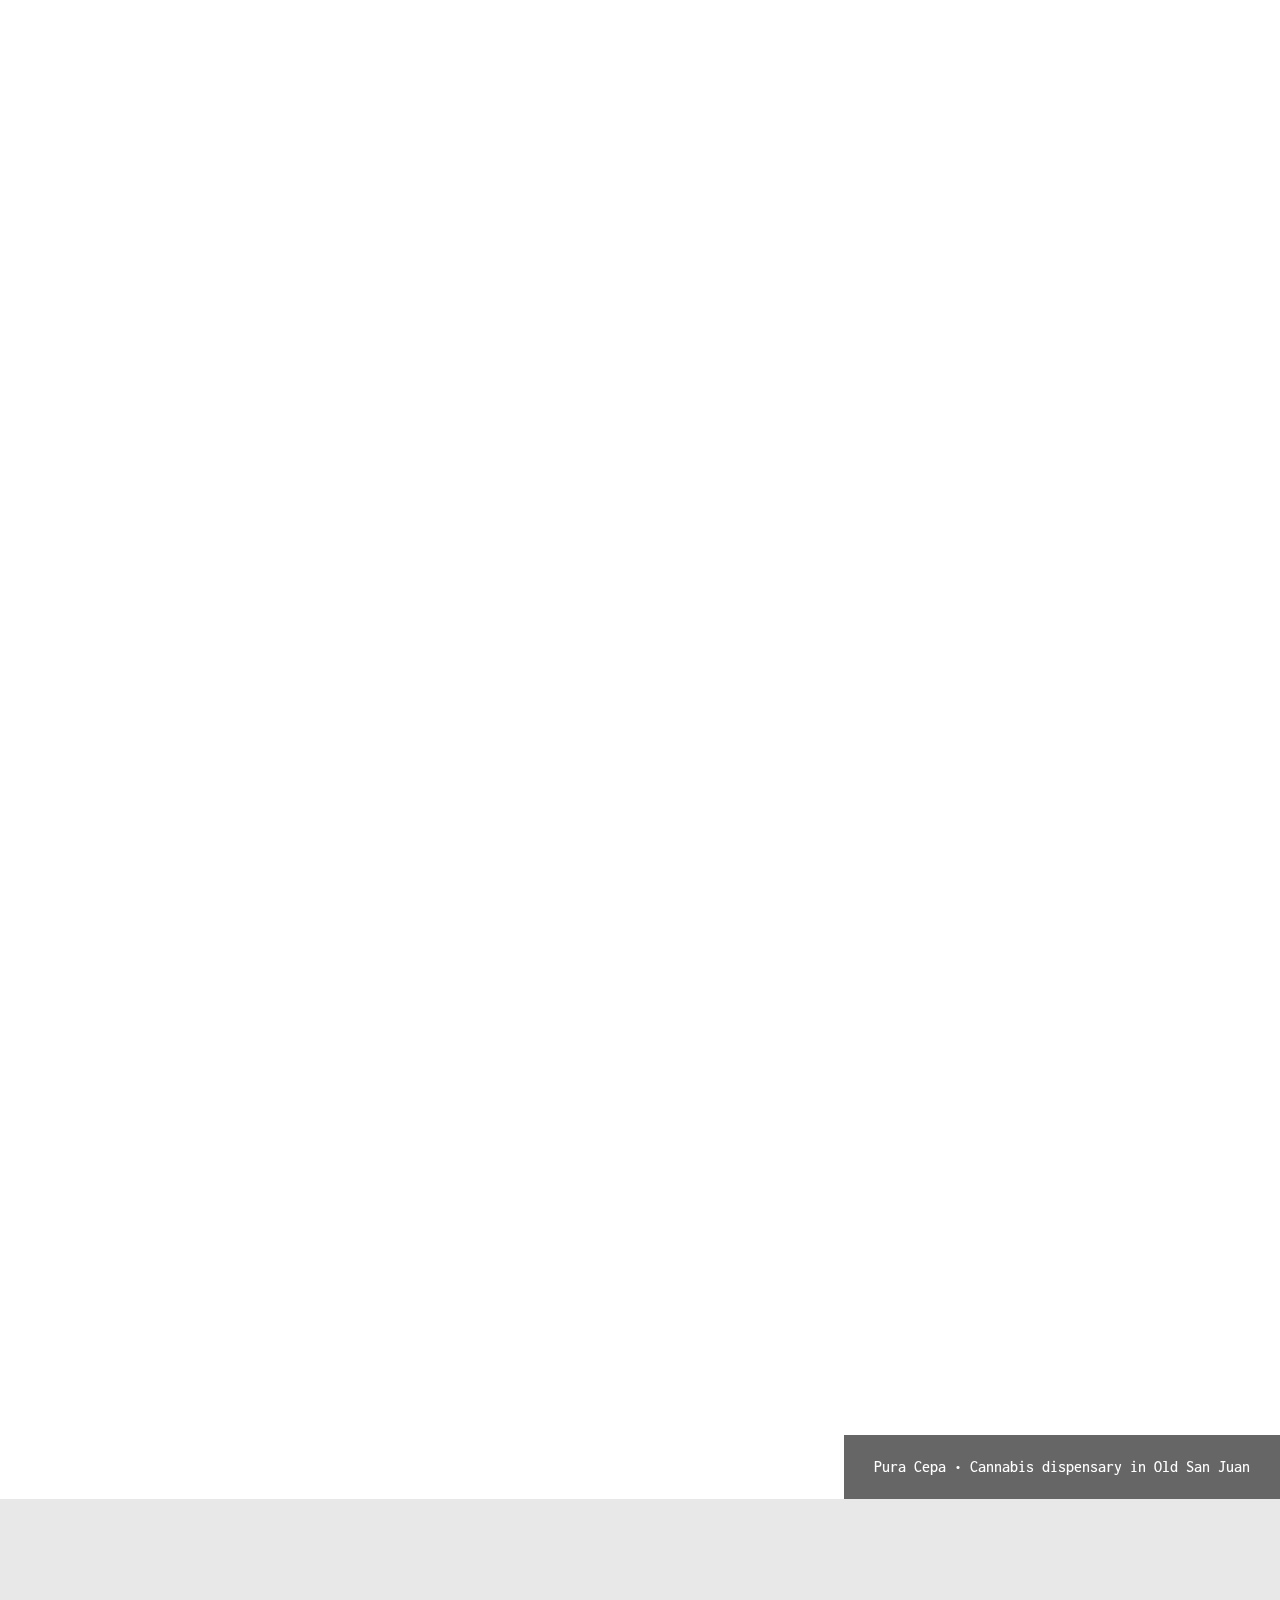
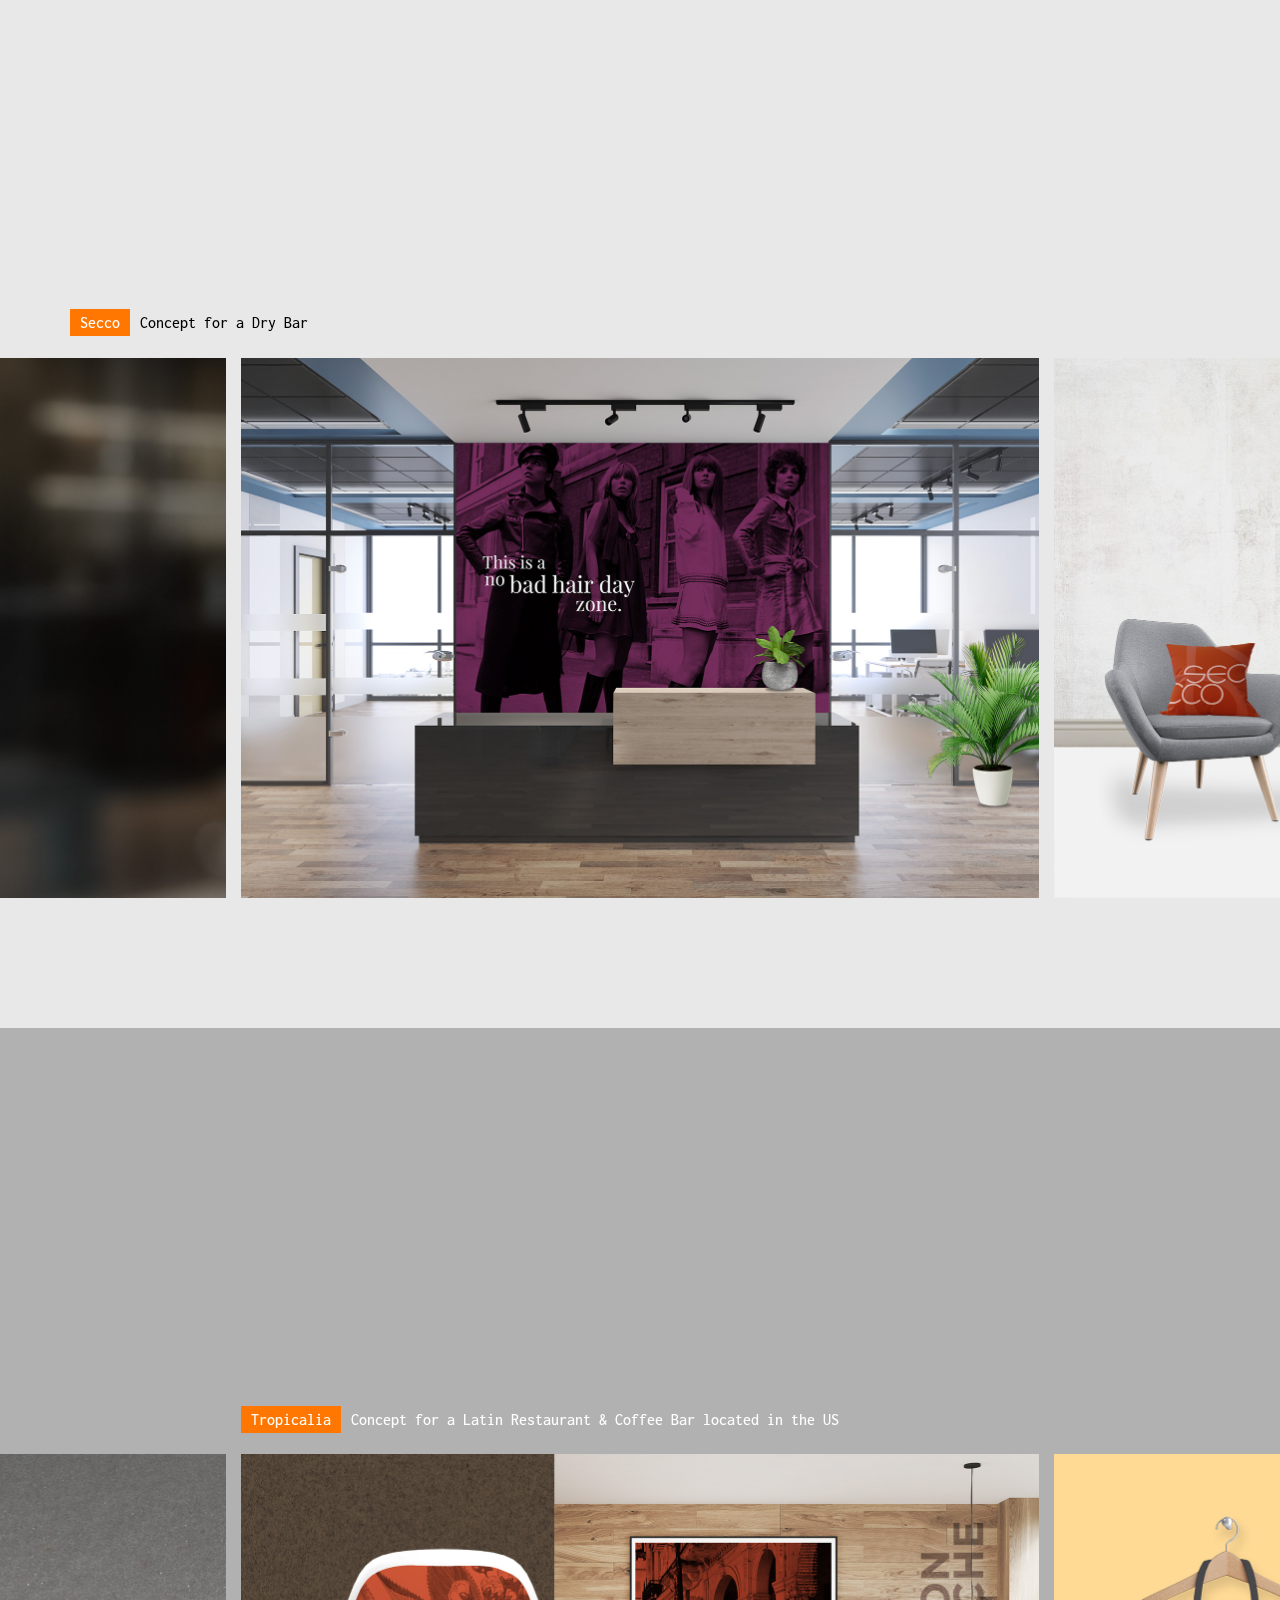
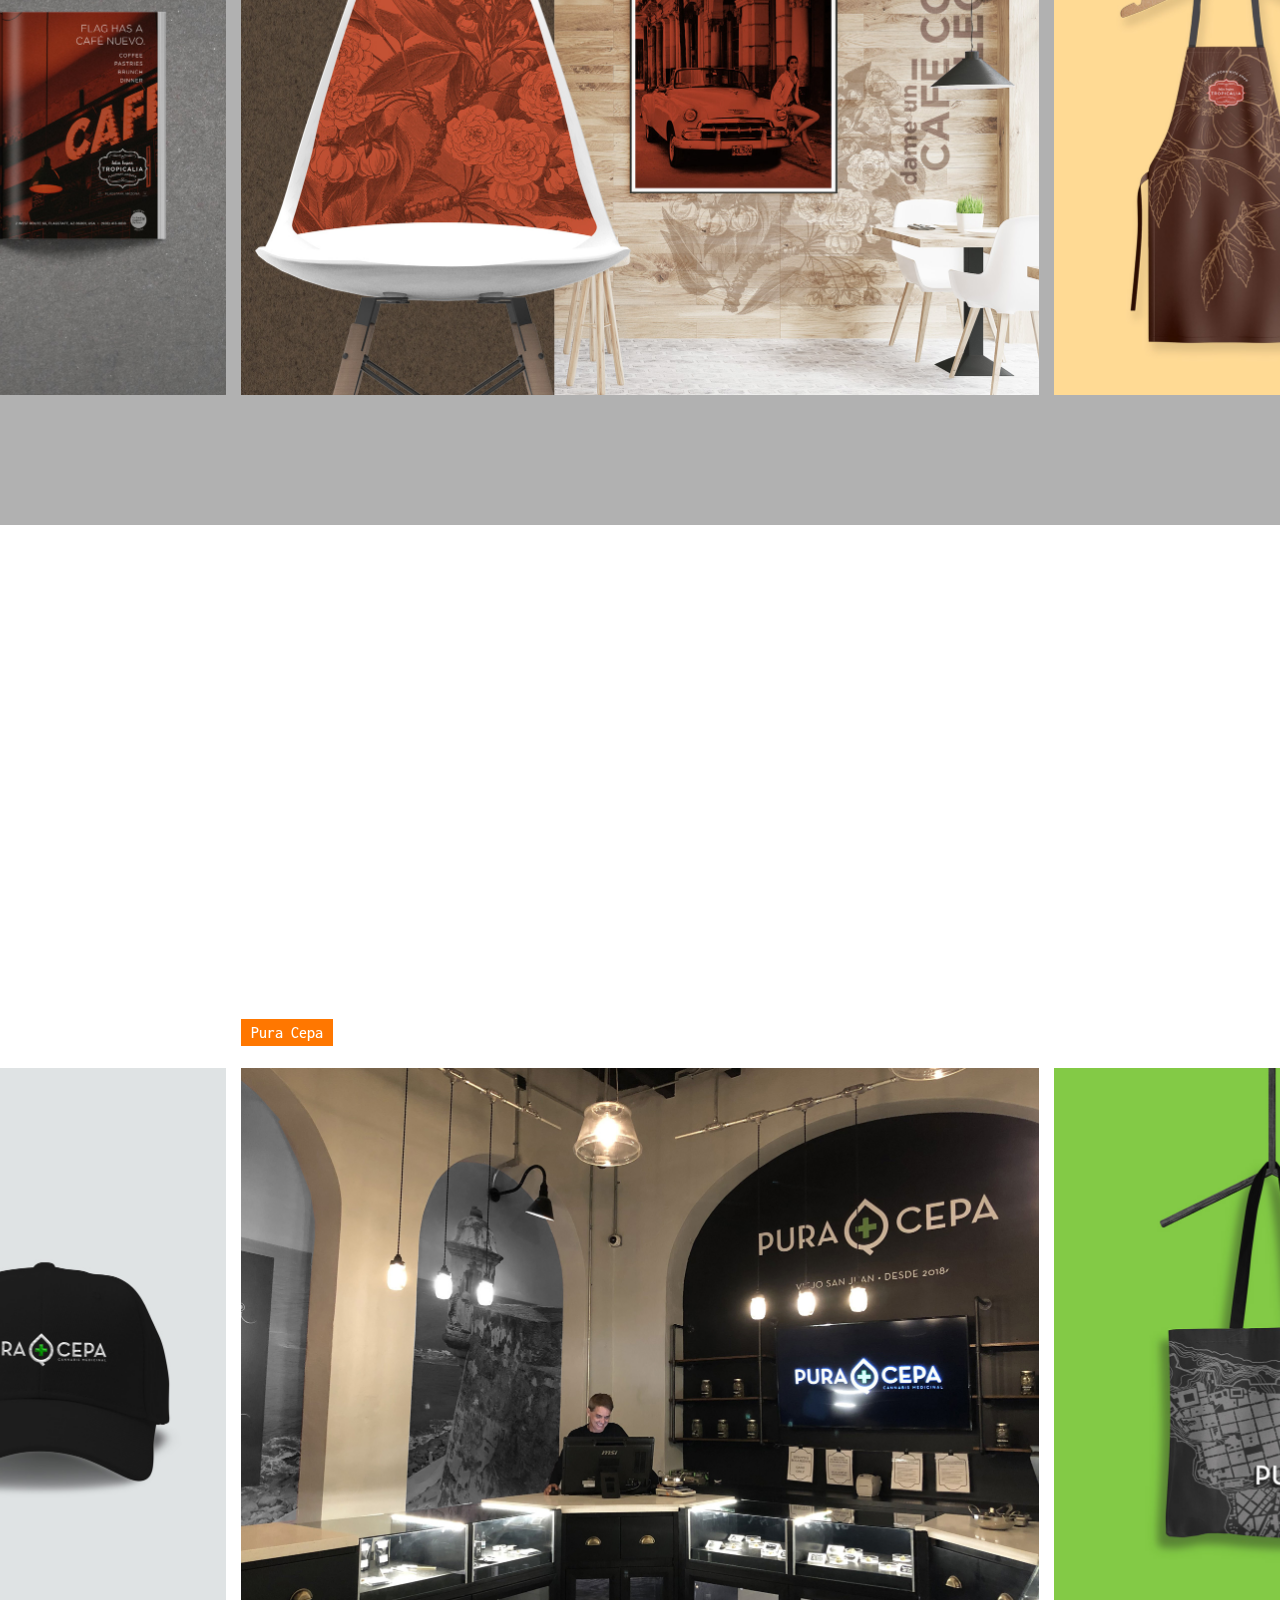
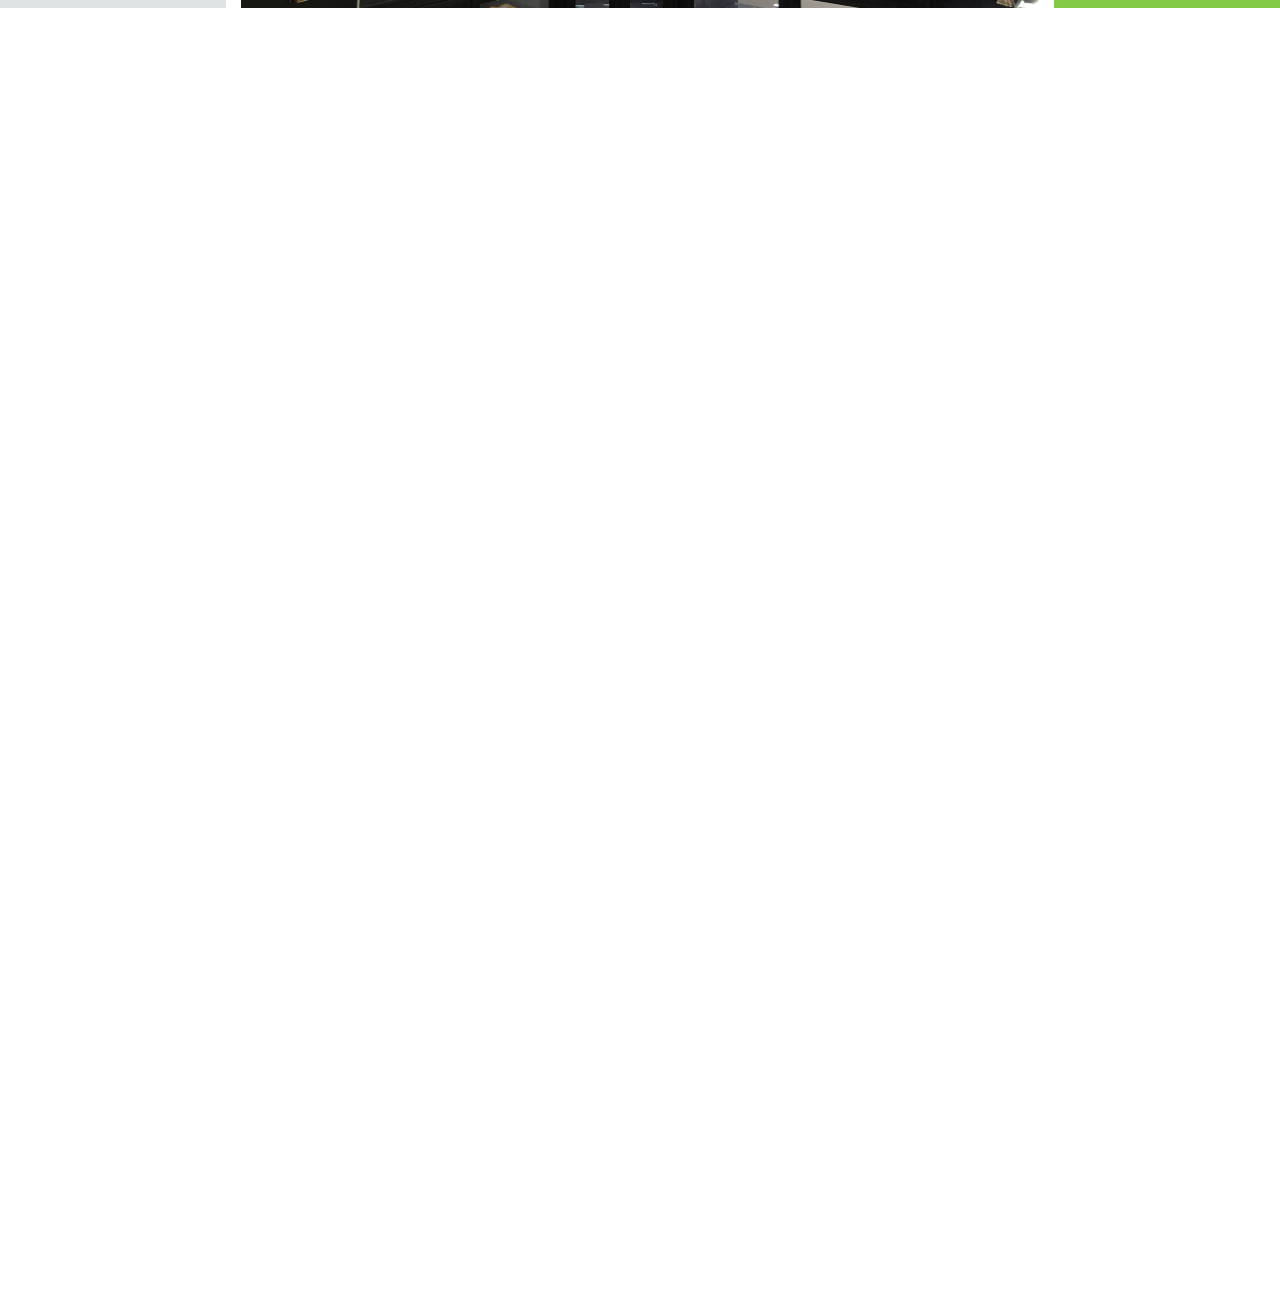
==== commit db33f0ae: "MAJOR - Back to Vimeo video on mobile AND desktop" ====
--- a/index.html
+++ b/index.html
@@ -100,11 +100,6 @@
             <div class="hero-orange-box">  Designer looking to work in experiential graphic design</div>
             
 
-            <!-- start HTML5 video alternative --->
-            <video autoplay="true" loop muted preload="metadata" poster="images-m3/video-cover-02.jpg" class="hero-video" >
-                <source type="video/mp4" src="video/210402_1559 - PC Anim 1080p - Comp 2.mp4">
-            </video>
-            <!--end HTML5 video alternative --->
 
             <!-- start Vimeo embed video alternative --->
             <div class="vimeo-wrapper">
--- a/_style-overwrites.css
+++ b/_style-overwrites.css
@@ -1894,13 +1894,15 @@
 
 /* -------- Toggling between HTML5 video and Vimeo video as bg ------ */
 
-
+        /* This is iPad and above */
         @media (min-width: 500px){
+
+            /*
             .vimeo-wrapper,
             .vimeo-wrapper iframe{
                 visibility: hidden;
             }
-            
+
             #section-home .hero-video {
                 background-color: #000;
                 height: auto;
@@ -1910,13 +1912,36 @@
                 width: auto;
                 z-index: -3;
                 display: flex;
-                /* border: 13px solid yellow;*/
-            }
+            }
+
+            */
+
             
-            
+            .vimeo-wrapper {
+                background-color: #000000 ;
+                position: fixed;
+                top: 0;
+                left: 0;
+                width: 100%;
+                height: 100%;
+                z-index: -1;
+                pointer-events: none;
+                overflow: hidden;
+             }
+             .vimeo-wrapper iframe {
+                width: 102vw;
+                height: 102vw; /* Given a 16:9 aspect ratio, 9/16*100 = 56.25 */
+                min-height: 102vh;
+                min-width: 102vh; /* Given a 16:9 aspect ratio, 16/9*100 = 177.77 */
+                position: absolute;
+                top: 50%;
+                left: 50%;
+                transform: translate(-50%, -50%);
+             }
+  
         } 
 
-
+        /* This is iPhone only */
         @media (max-width: 650px) {
 
             .vimeo-wrapper {
@@ -1954,10 +1979,11 @@
                 height: 70%;
                 max-height: 70vh;
             }
-
+/*
             #section-home .hero-video {
                 visibility: hidden!important;
             }
+*/
             
             #section-home {
                 height: 65vh!important;
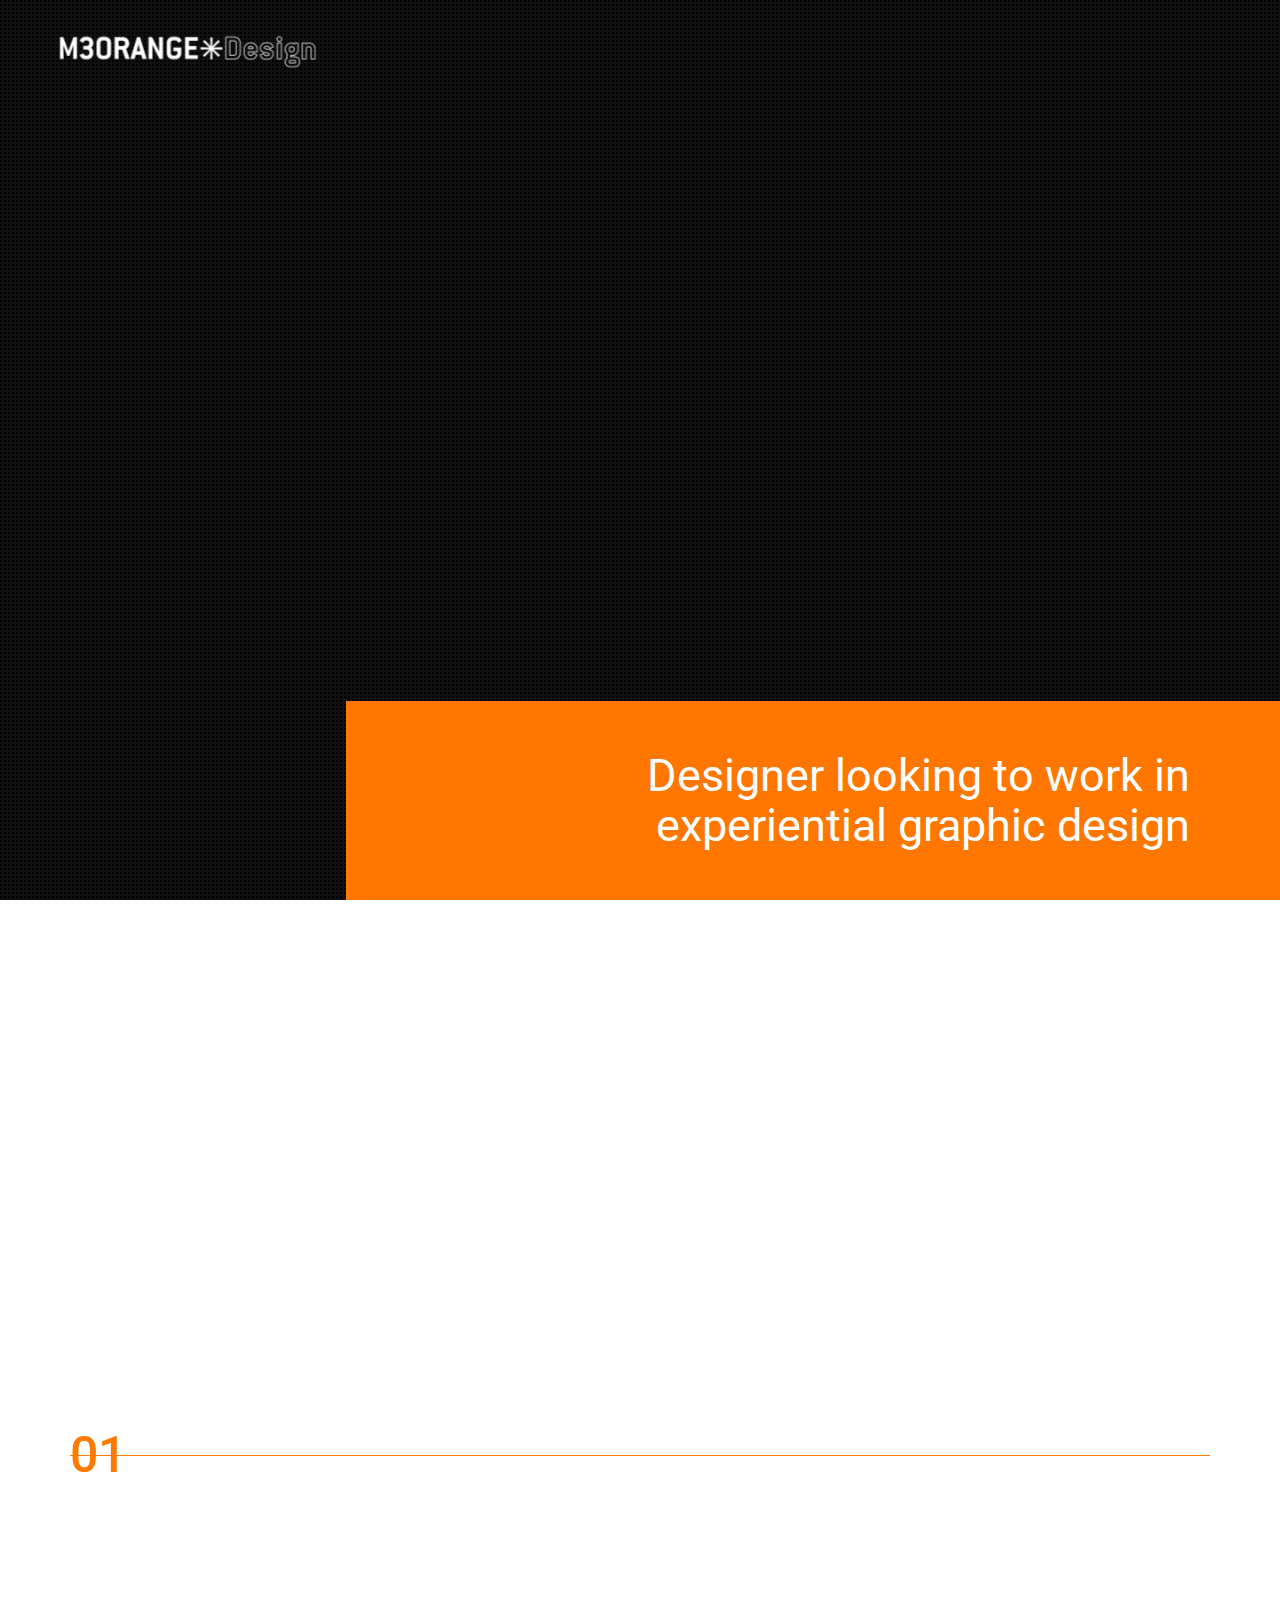
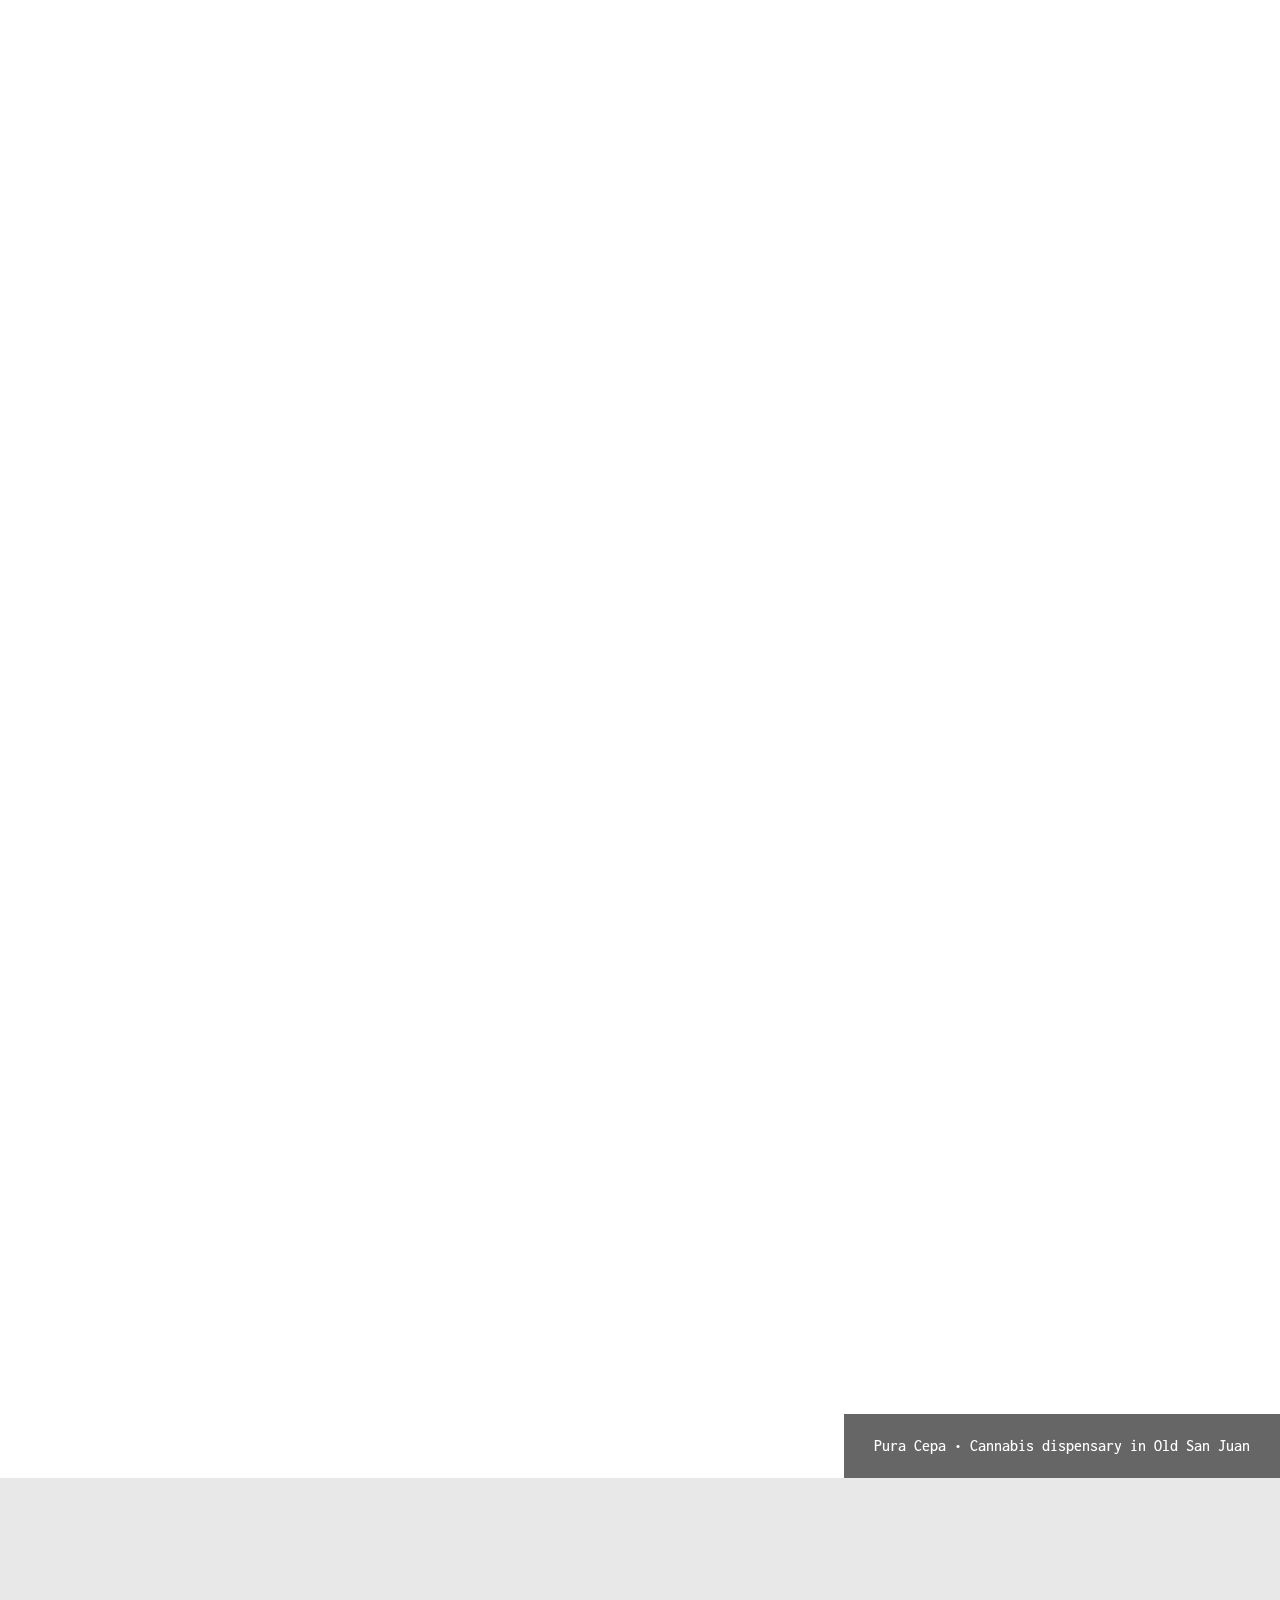
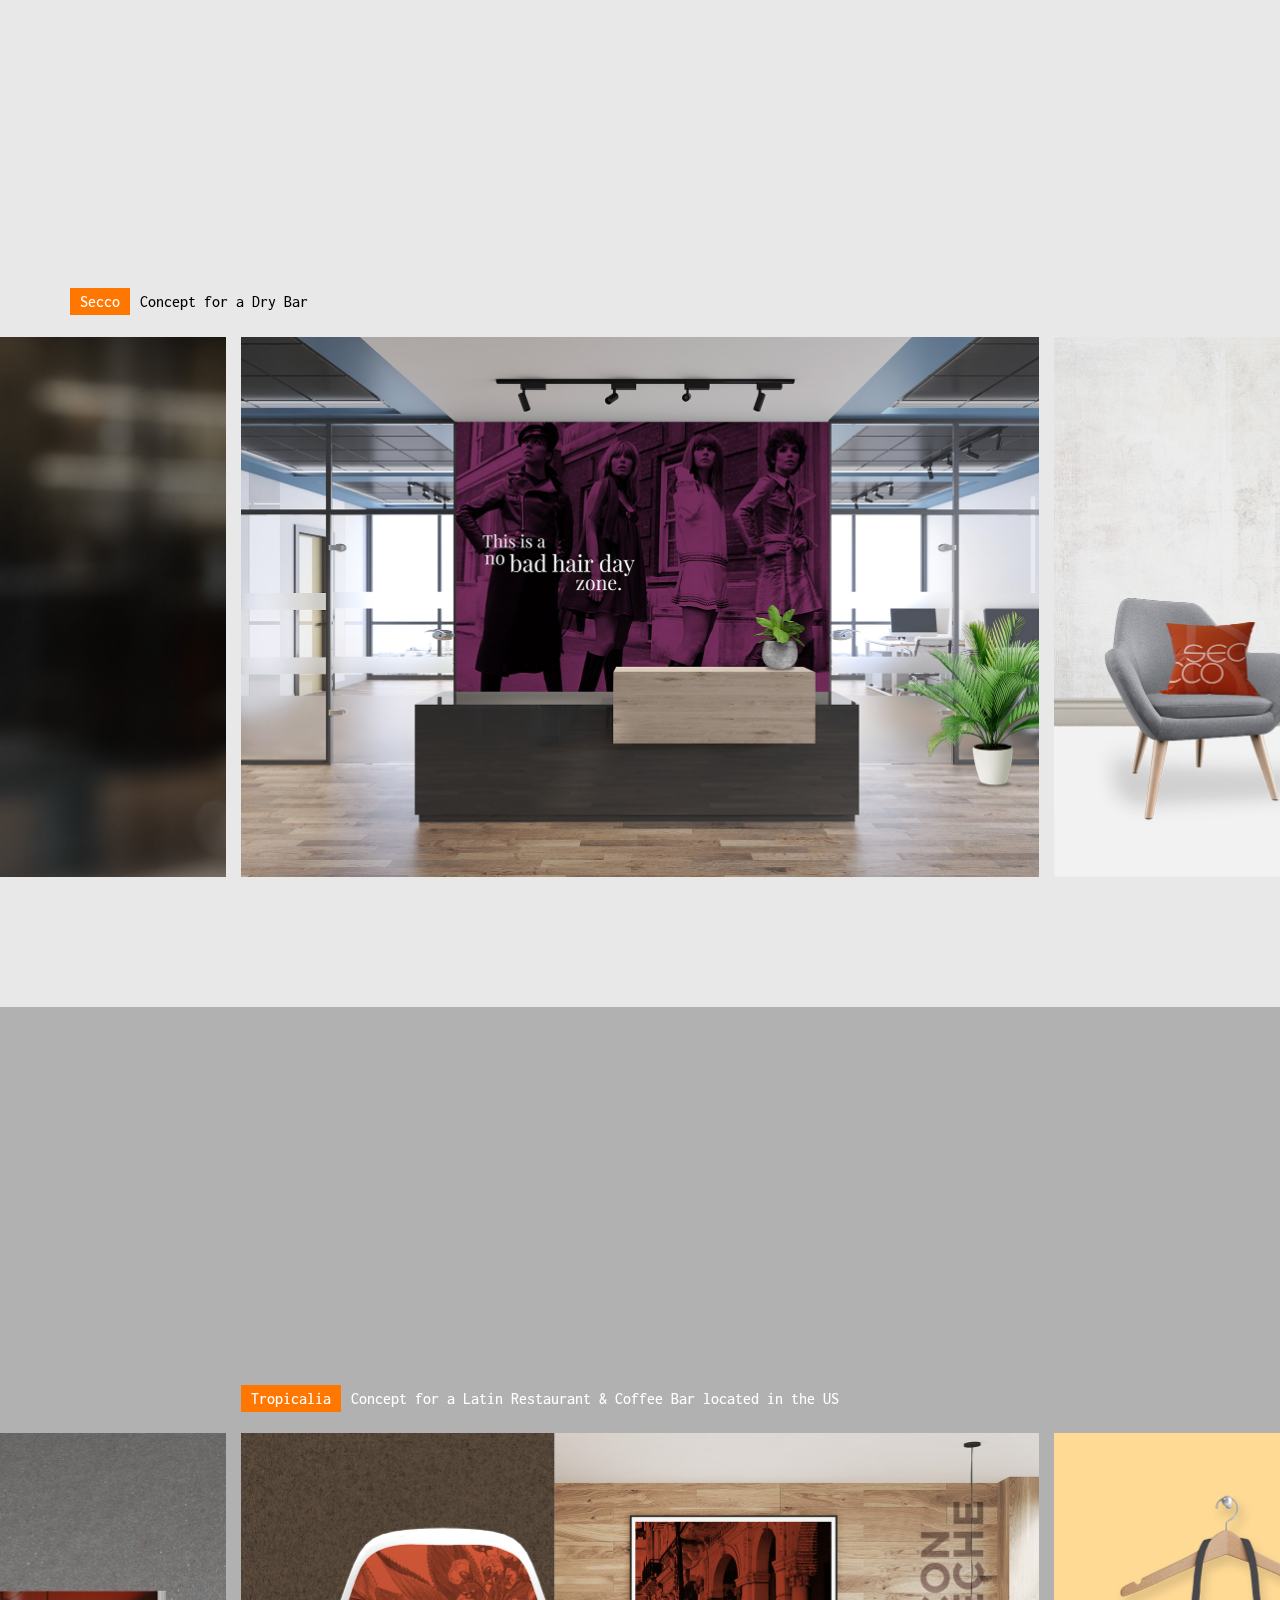
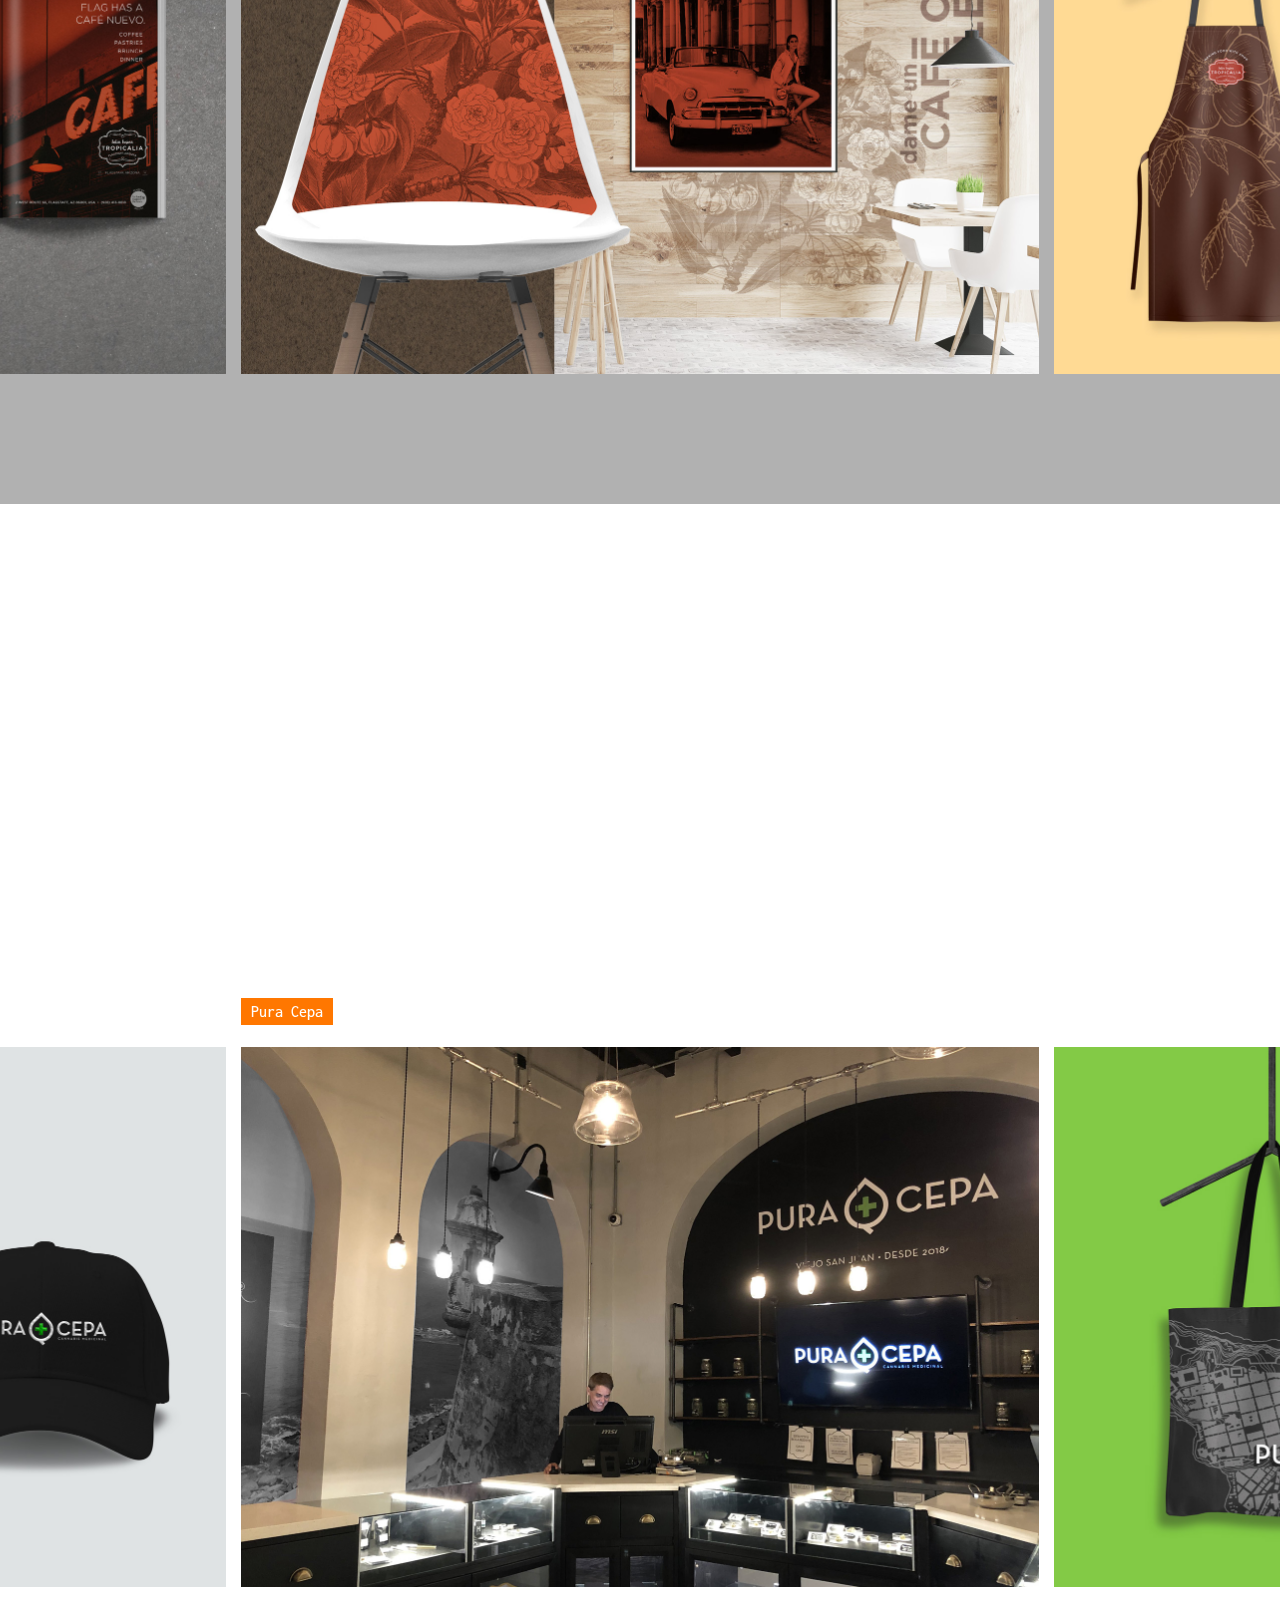
==== commit b35a2138: "Quick Fix - Gensler" ====
--- a/index.html
+++ b/index.html
@@ -90,16 +90,9 @@
 
         <!-- start hero section ---- from home-classic-one-page.html------- slider from home-classic-digital-agency.html ---->
         <section id="section-home" class="p-0 parallax mobile-height wow fadeIn" data-stellar-background-ratio="0.5" style="">
-            
+
             <div class="opacity-extra-medium bg-extra-dark-gray"></div>
-            <!-- 
-            <div class="down-section text-center scroll-down-arrow">
-                <a href="#section-00" class="inner-link"><i class="ti-arrow-down icon-extra-small text-white-2 bg-deep-pink padding-15px-all sm-padding-10px-all rounded-circle"></i></a>
-            </div>
-            -->
             <div class="hero-orange-box">  Designer looking to work in experiential graphic design</div>
-            
-
 
             <!-- start Vimeo embed video alternative --->
             <div class="vimeo-wrapper">
@@ -753,11 +746,10 @@
                         </h4>
 
                         <div class="row">
-                            <div class="col-8 col-xl-8 col-12 text-center text-lg-left sm-no-margin-top wow fadeInRight" data-wow-delay="1s">
+                            <div class="col-xl-9 col-12 text-center text-lg-left sm-no-margin-top wow fadeInRight" data-wow-delay="1s">
                                 <div class="padding-twelve-r lsm-padding-five-top w-100">
                                     <p class="caption-paragraph alt-font-03">
-                                       In 2014 I started to leap into architecture and applied to places like IA Interior Architects and Gensler (where I interviewed twice for a position in either branding or in EGD). But I realized a move to another discipline while also moving out of PR was too big of a change at that moment, and I desisted all together and remained in my "UX/UI comfort zone". 
-
+                                       In 2014 I started to leap into architecture and applied to firms such as IA Interior Architects and Gensler (where I interviewed twice for branding and for EGD). But I realized a move to another discipline while also moving out of PR was too big of a change at that moment, and I desisted all together and remained in my "UX/UI comfort zone". 
                                     </p>
                                 </div>
                             </div>
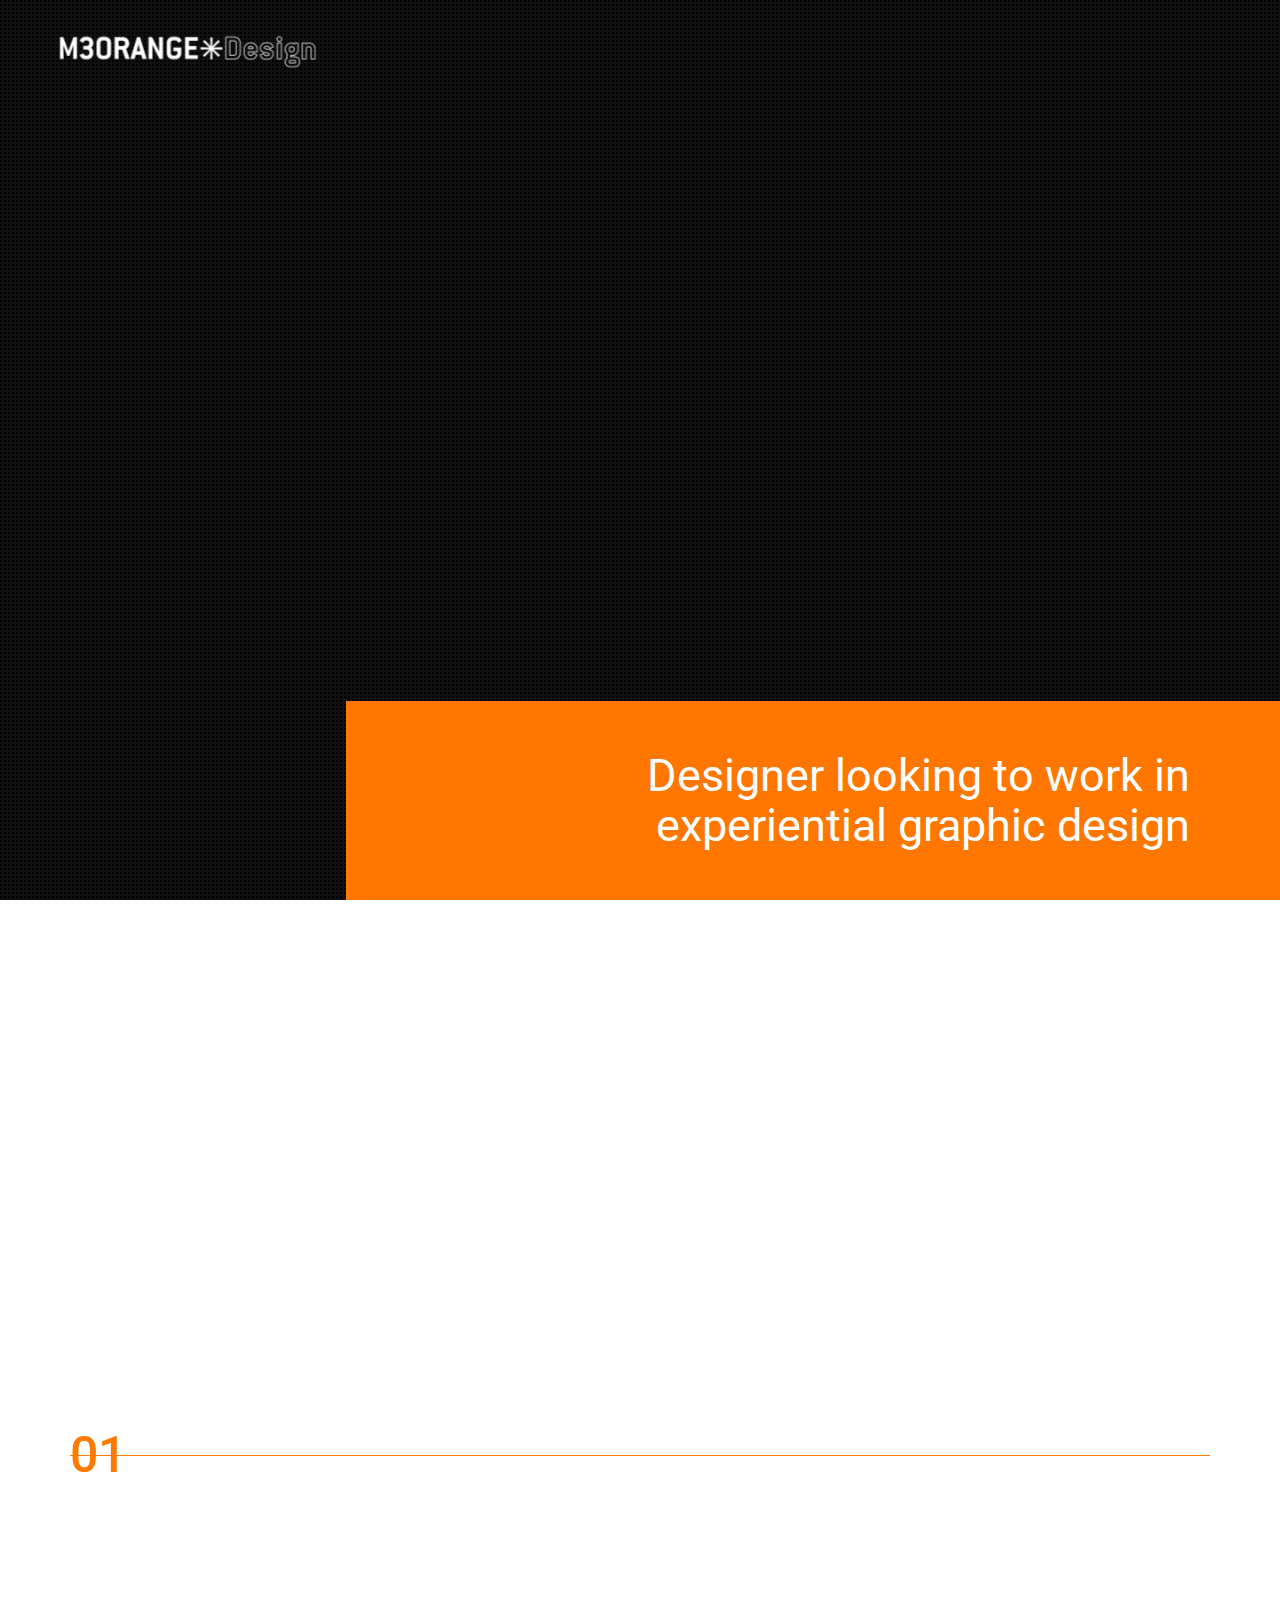
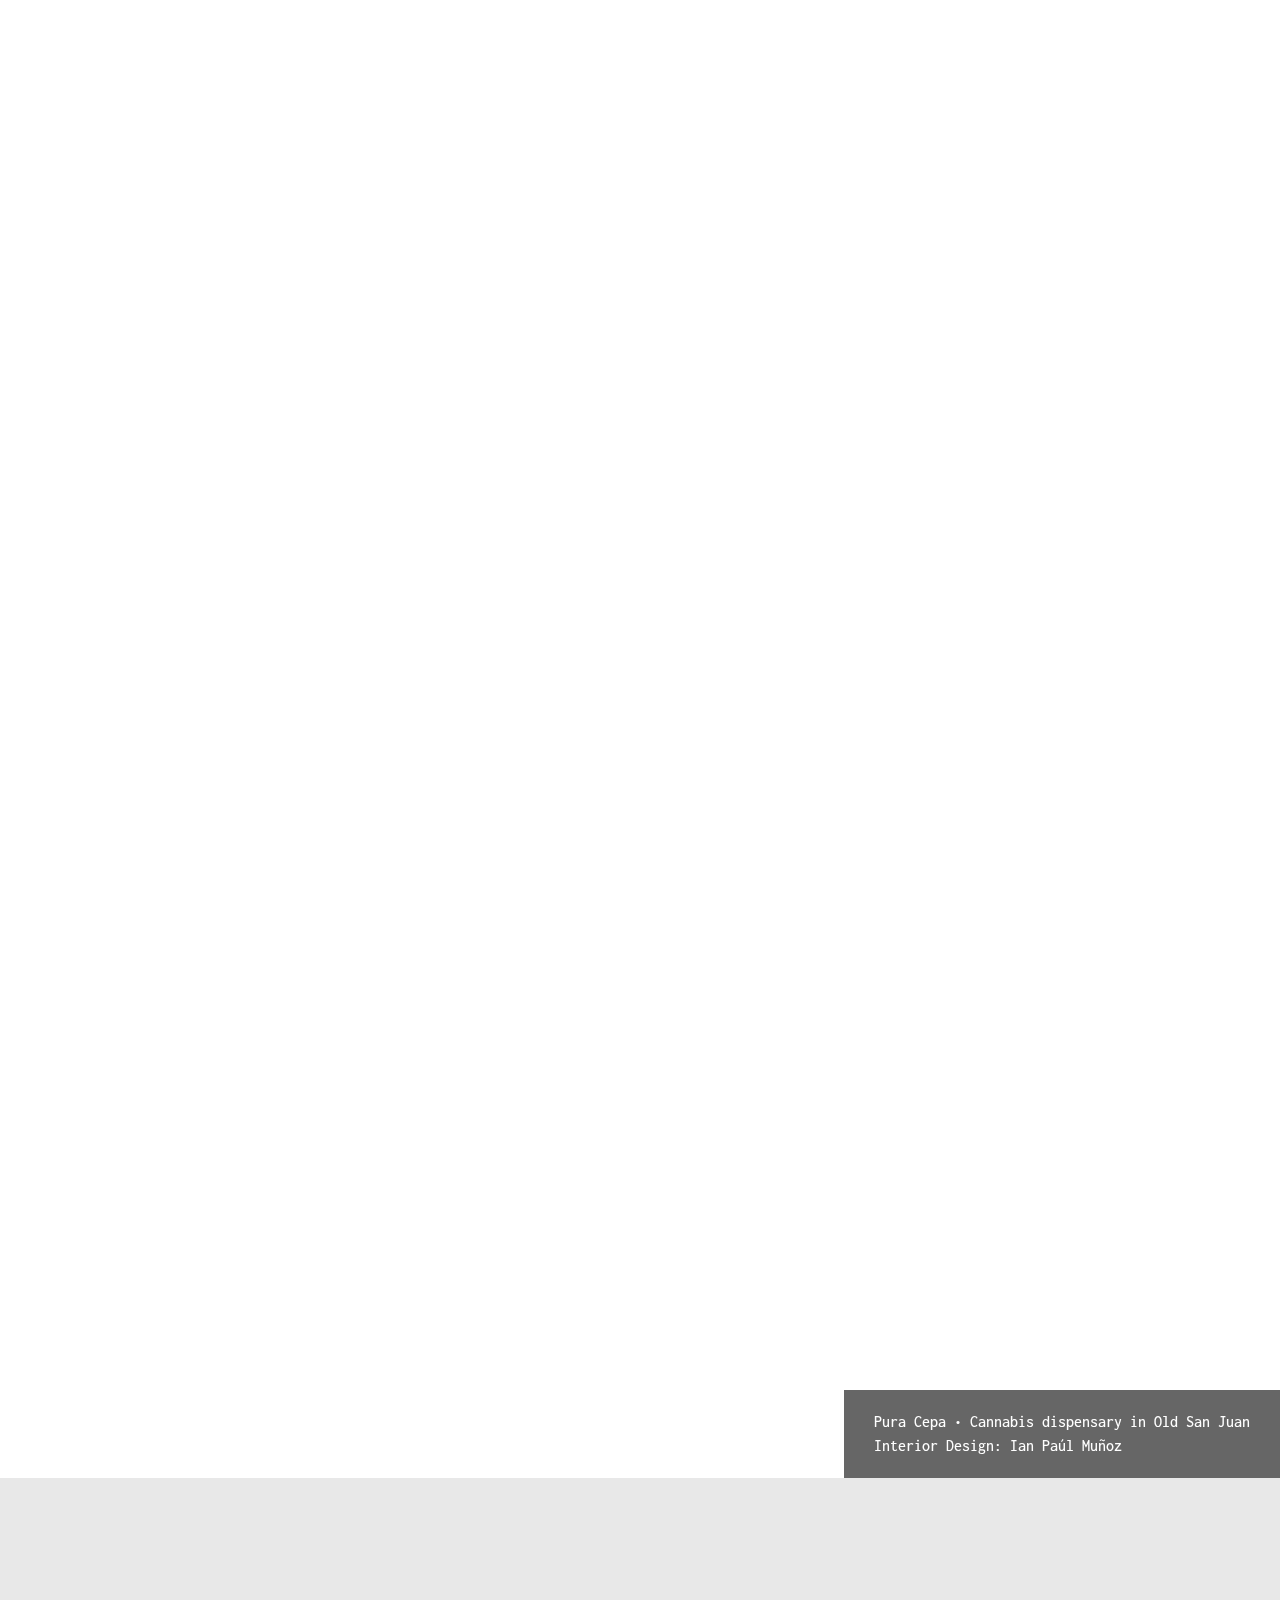
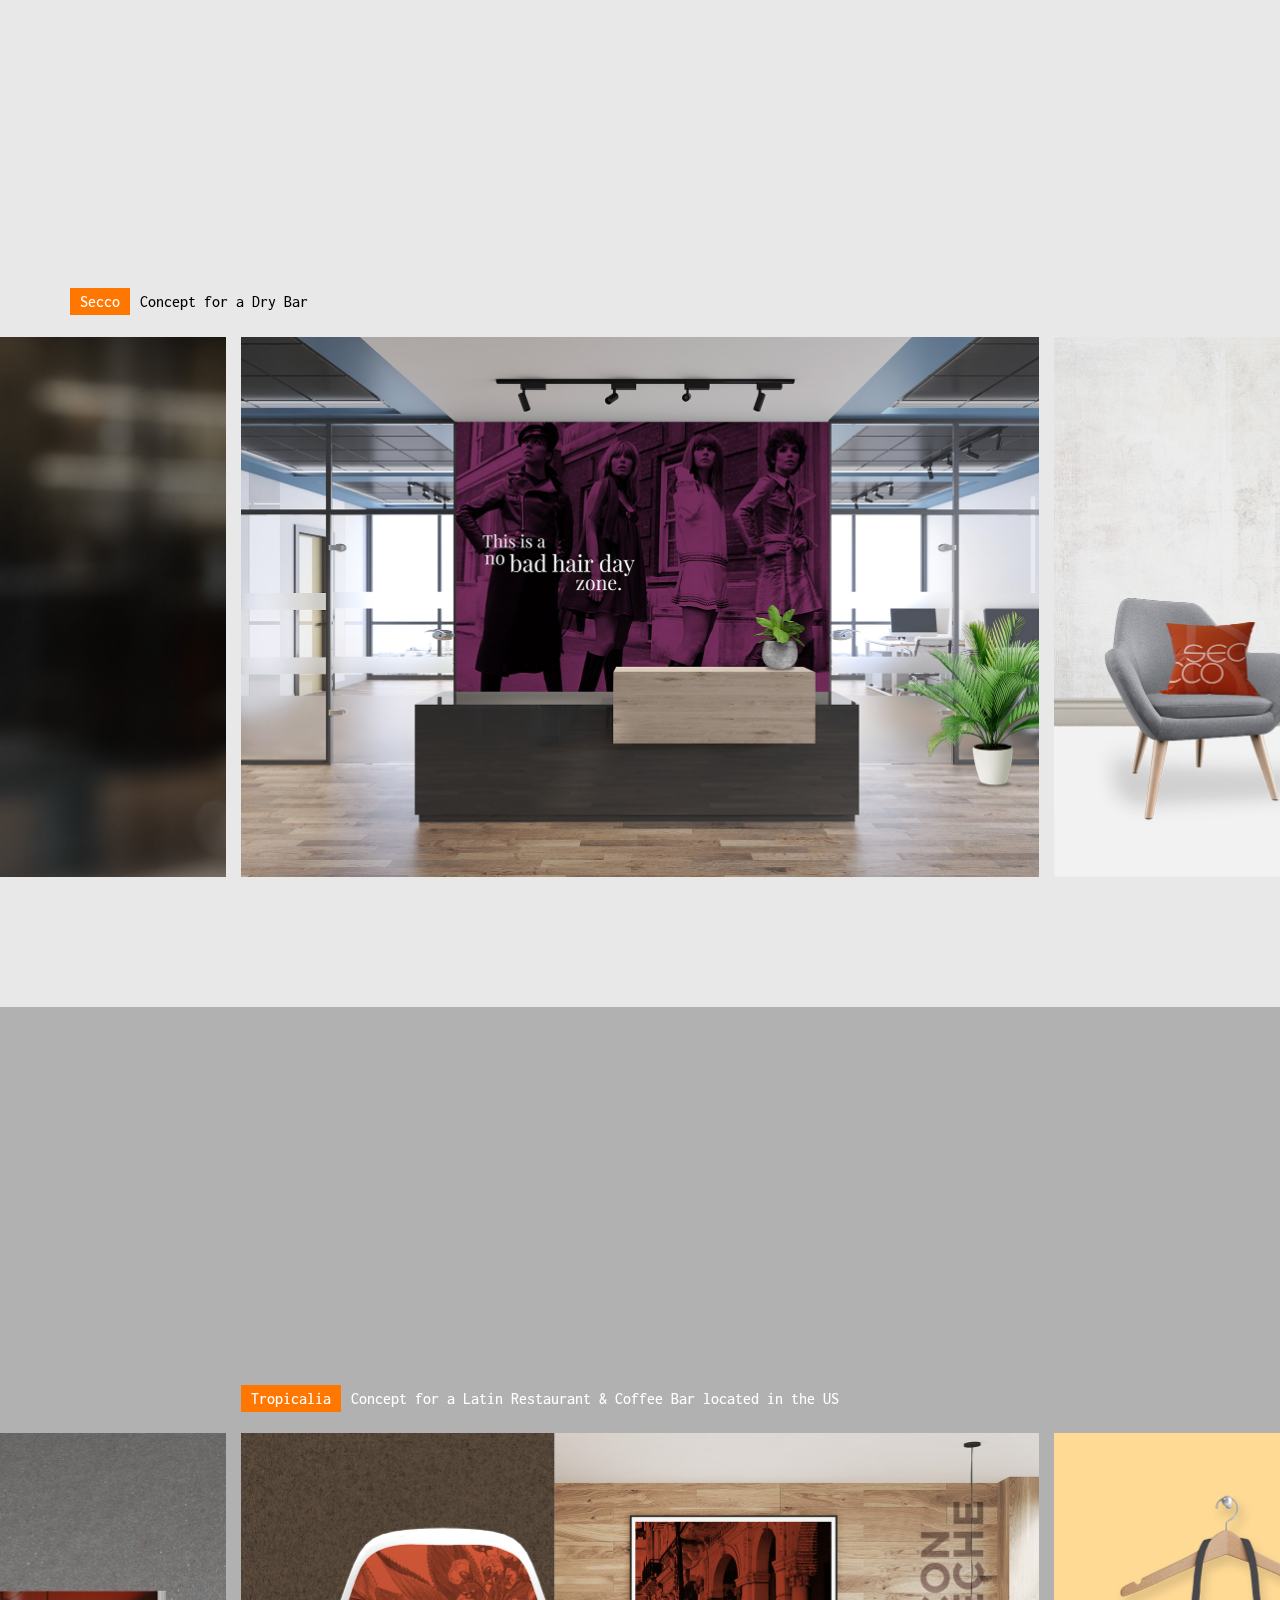
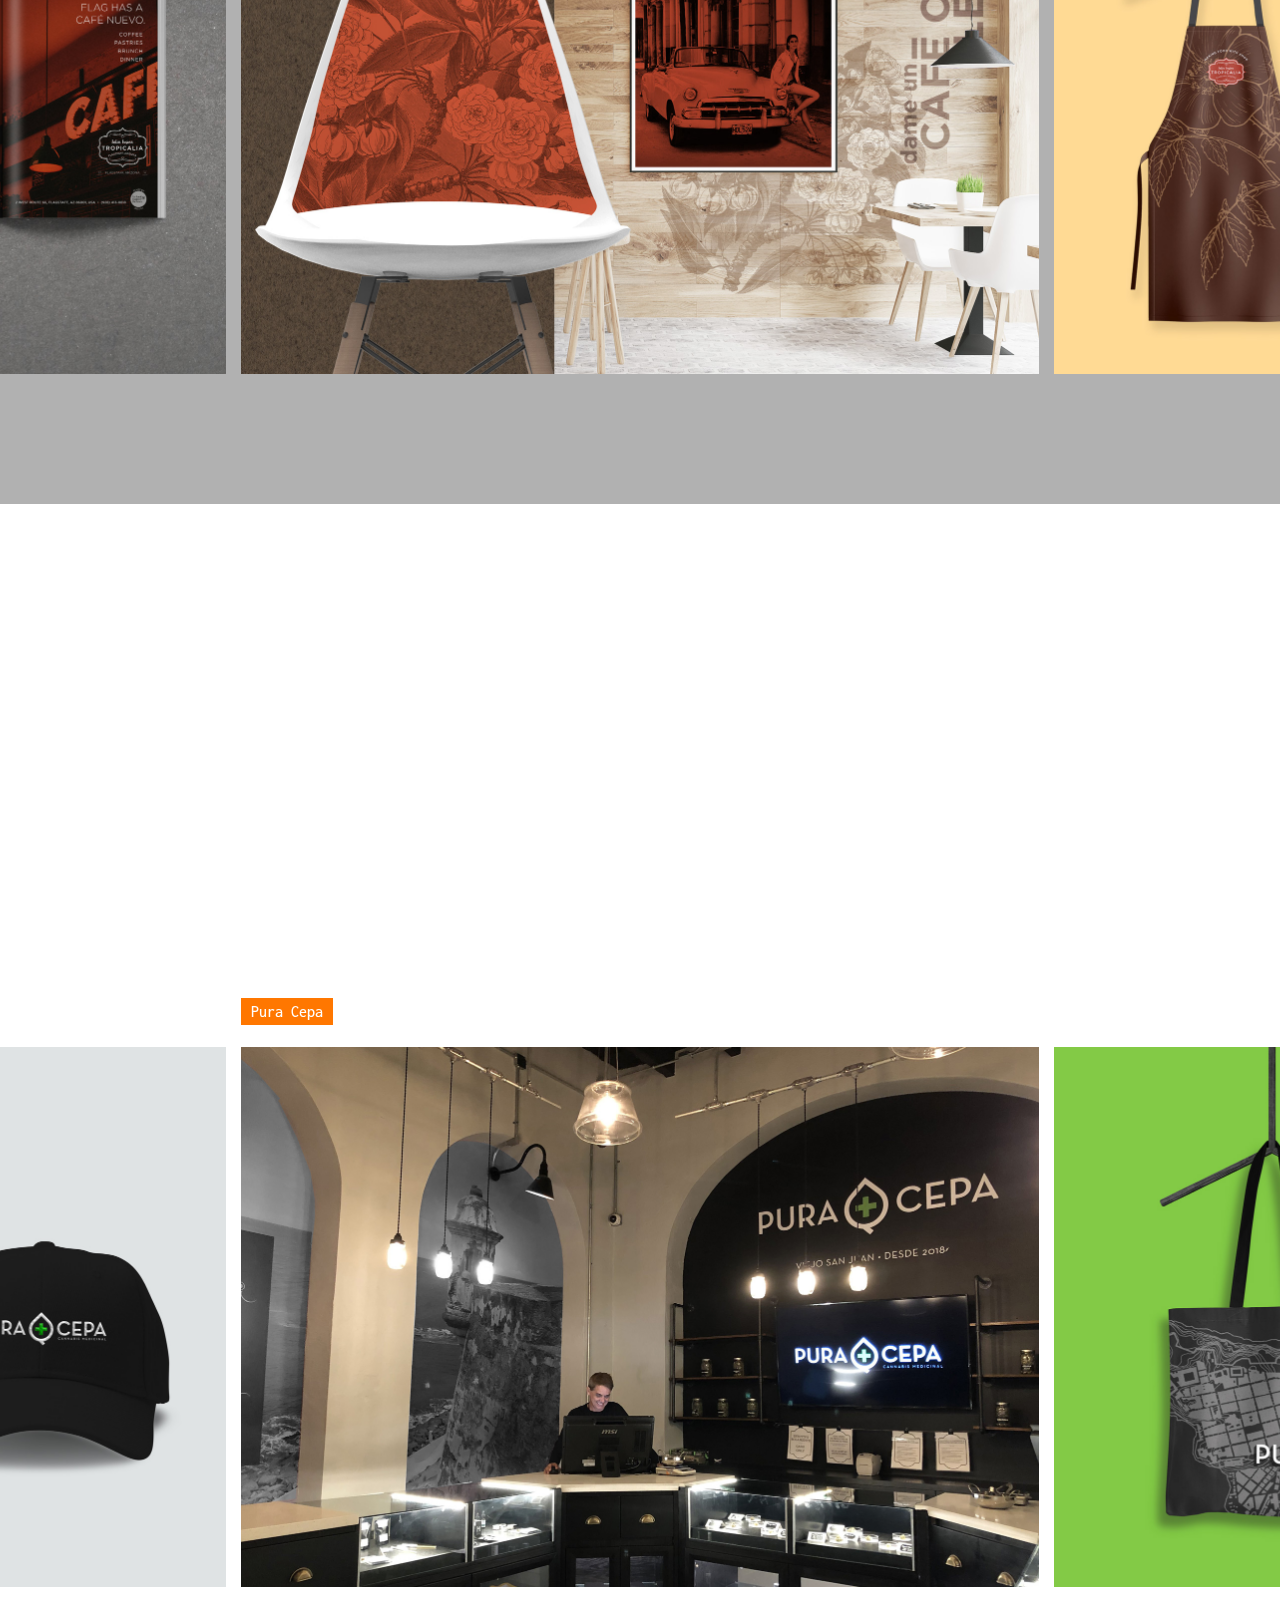
==== commit 78bcde07: "Pura Cepa Fixes" ====
--- a/index.html
+++ b/index.html
@@ -773,7 +773,7 @@
 
 
         <!-- start parallax section -------- home-portfolio-parallax.html ----->
-        <section id="parallax-section-01" class="p-0 parallax sm-background-image-center cover-background" data-stellar-background-ratio="0.5" style="background-image:url('images-m3/puracepa-parallax.jpg');">
+        <section id="parallax-section-01" class="p-0 parallax sm-background-image-center cover-background" data-stellar-background-ratio="0.5" style="background-image:url('images-m3/puracepa-parallax-02.jpg');">
 
             <div class="container-fluid position-relative lg-height-600px md-height-700px sm-height-450px">
             <!-- one-third-screen ---->
@@ -797,7 +797,8 @@
             </div> <!--container-->
             
             <div class="parallax-inline-title">
-                Pura Cepa • Cannabis dispensary in Old San Juan
+                Pura Cepa • Cannabis dispensary in Old San Juan<br />
+                Interior Design: Ian Paúl Muñoz
             </div>
 
         </section>
--- a/_style-overwrites.css
+++ b/_style-overwrites.css
@@ -1532,10 +1532,10 @@
                     @media (min-device-width: 500px) and (max-device-width: 900px) and 
                     (orientation: landscape) { 
                         .hero-orange-box{
-                            width: 70%;
+                            width: 60%;
                             /* height: 35%; */
                             font-size: 30px;
-                            padding: 30px 70px 120px 70px;
+                            padding: 30px 70px ;
                             text-align: right;
                         }
                     }
@@ -1560,7 +1560,7 @@
                             width: 70%;
                             /* height: 35%; */
                             font-size: 30px;
-                            padding: 30px 70px 120px 70px;
+                            padding: 30px 70px;
                             text-align: right;
                         }
                     } 
@@ -1892,31 +1892,39 @@
 }
 
 
+
 /* -------- Toggling between HTML5 video and Vimeo video as bg ------ */
 
-        /* This is iPad and above */
-        @media (min-width: 500px){
-
-            /*
-            .vimeo-wrapper,
-            .vimeo-wrapper iframe{
-                visibility: hidden;
-            }
-
-            #section-home .hero-video {
-                background-color: #000;
-                height: auto;
-                left: 50%;
-                min-height: 100%;
-                min-width: 100%;
-                width: auto;
-                z-index: -3;
-                display: flex;
-            }
-
-            */
 
             
+.vimeo-wrapper {
+    background-color: #000000 ;
+        /* position: fixed; This was causing the video to be "stuck" in the bg, and be seen in sections where there were bg's fading in and out. */
+    position: absolute;
+    top: 0;
+    left: 0;
+    width: 100%;
+    height: 100%;
+    z-index: -1;
+    pointer-events: none;
+    overflow: hidden;
+
+}
+.vimeo-wrapper iframe {
+    width: 102vw;
+    height: 102vw; /* Given a 16:9 aspect ratio, 9/16*100 = 56.25 */
+    min-height: 102vh;
+    min-width: 102vh; /* Given a 16:9 aspect ratio, 16/9*100 = 177.77 */
+    position: absolute;
+    top: 50%;
+    left: 50%;
+    transform: translate(-50%, -50%);
+
+}
+
+
+        @media (min-device-width:501px) and (max-device-width:1370px) and (orientation: landscape) {
+
             .vimeo-wrapper {
                 background-color: #000000 ;
                 position: fixed;
@@ -1927,57 +1935,70 @@
                 z-index: -1;
                 pointer-events: none;
                 overflow: hidden;
-             }
-             .vimeo-wrapper iframe {
-                width: 102vw;
-                height: 102vw; /* Given a 16:9 aspect ratio, 9/16*100 = 56.25 */
-                min-height: 102vh;
-                min-width: 102vh; /* Given a 16:9 aspect ratio, 16/9*100 = 177.77 */
+
+            }
+            
+            .vimeo-wrapper iframe {
+                width: 120vw;
+                min-width: 120vw;
+                height: 102vh;
+                min-height: 99vh;
                 position: absolute;
                 top: 50%;
                 left: 50%;
                 transform: translate(-50%, -50%);
-             }
-  
-        } 
+            }
+        }
+
+
+        /* This is just iPad and iPad Pro in PORTRAIT */
+        @media (min-device-width:768px) and (max-device-width:1024px) and (orientation: portrait) {
+            .vimeo-wrapper {
+                border: none;
+            }
+            
+            .vimeo-wrapper iframe {
+                width: 102vw;
+                min-width: 102vh;
+                height: 102vw;
+                min-height: 102vh;
+                position: absolute;
+                top: 30%;
+                left: 50%;
+                transform: translate(-50%, -50%);
+            }
+
+        }
+
+
 
         /* This is iPhone only */
-        @media (max-width: 650px) {
+        @media (max-device-width:767px) and (orientation: portrait) {
 
             .vimeo-wrapper {
-                position: fixed;
+                position: relative;
                 top: 0;
                 left: 0;
                 width: 100%;
-                height: 70vh;
+                height: 71vh;
                 z-index: -1;
                 pointer-events: none;
                 overflow: hidden;
                 background-color: #000;
+                    /* border: 4px solid yellow;*/
             }
 
             .vimeo-wrapper iframe {
-                /*
-                border: 2px solid blue;
-                height: 63vh;
-                width: 138%;
-                padding-top: 0;
+                width: 118vw;
+                max-width: 118vw;
+                min-width: 118vw;
+                height: 68vh;
+                max-height: 68vh;
+                min-height: 68vh;
                 position: absolute;
-                top: 0%;
-                height: 56.25vw; 
-                min-height: 34vh;
-                min-width: 120%; 
-                position: absolute;
-                top: 40%;
-                height: 70vh;
-                left: 59%;
+                top: 42%;
+                left: 50%;
                 transform: translate(-50%, -50%);
-                */
-
-                width: 102%;
-                max-width: 102%;
-                height: 70%;
-                max-height: 70vh;
             }
 /*
             #section-home .hero-video {
@@ -1985,9 +2006,7 @@
             }
 */
             
-            #section-home {
-                height: 65vh!important;
-            }
+
 
             #section-home .opacity-extra-medium{
                 opacity: 0.55;
@@ -1995,6 +2014,33 @@
             
         }
 
+            /* This is iPhone only
+            @media (min-device-width: 476) and (max-device-width:700px) and (orientation: portrait) {
+                #section-home {
+                    height: 15vh!important;
+                }
+            }
+             */
+
+            /* This is iPhone only */
+            @media (max-device-width:475px) and (orientation: portrait) {
+                #section-home {
+                    height:70vh!important;
+                }
+            }
+
+
+
+            /* This is iPhone only */
+            @media (max-device-width:375px) and (orientation: portrait) {
+                #section-home {
+                    height:80vh!important;
+                }
+            }
+
+
+
+
 
 
 
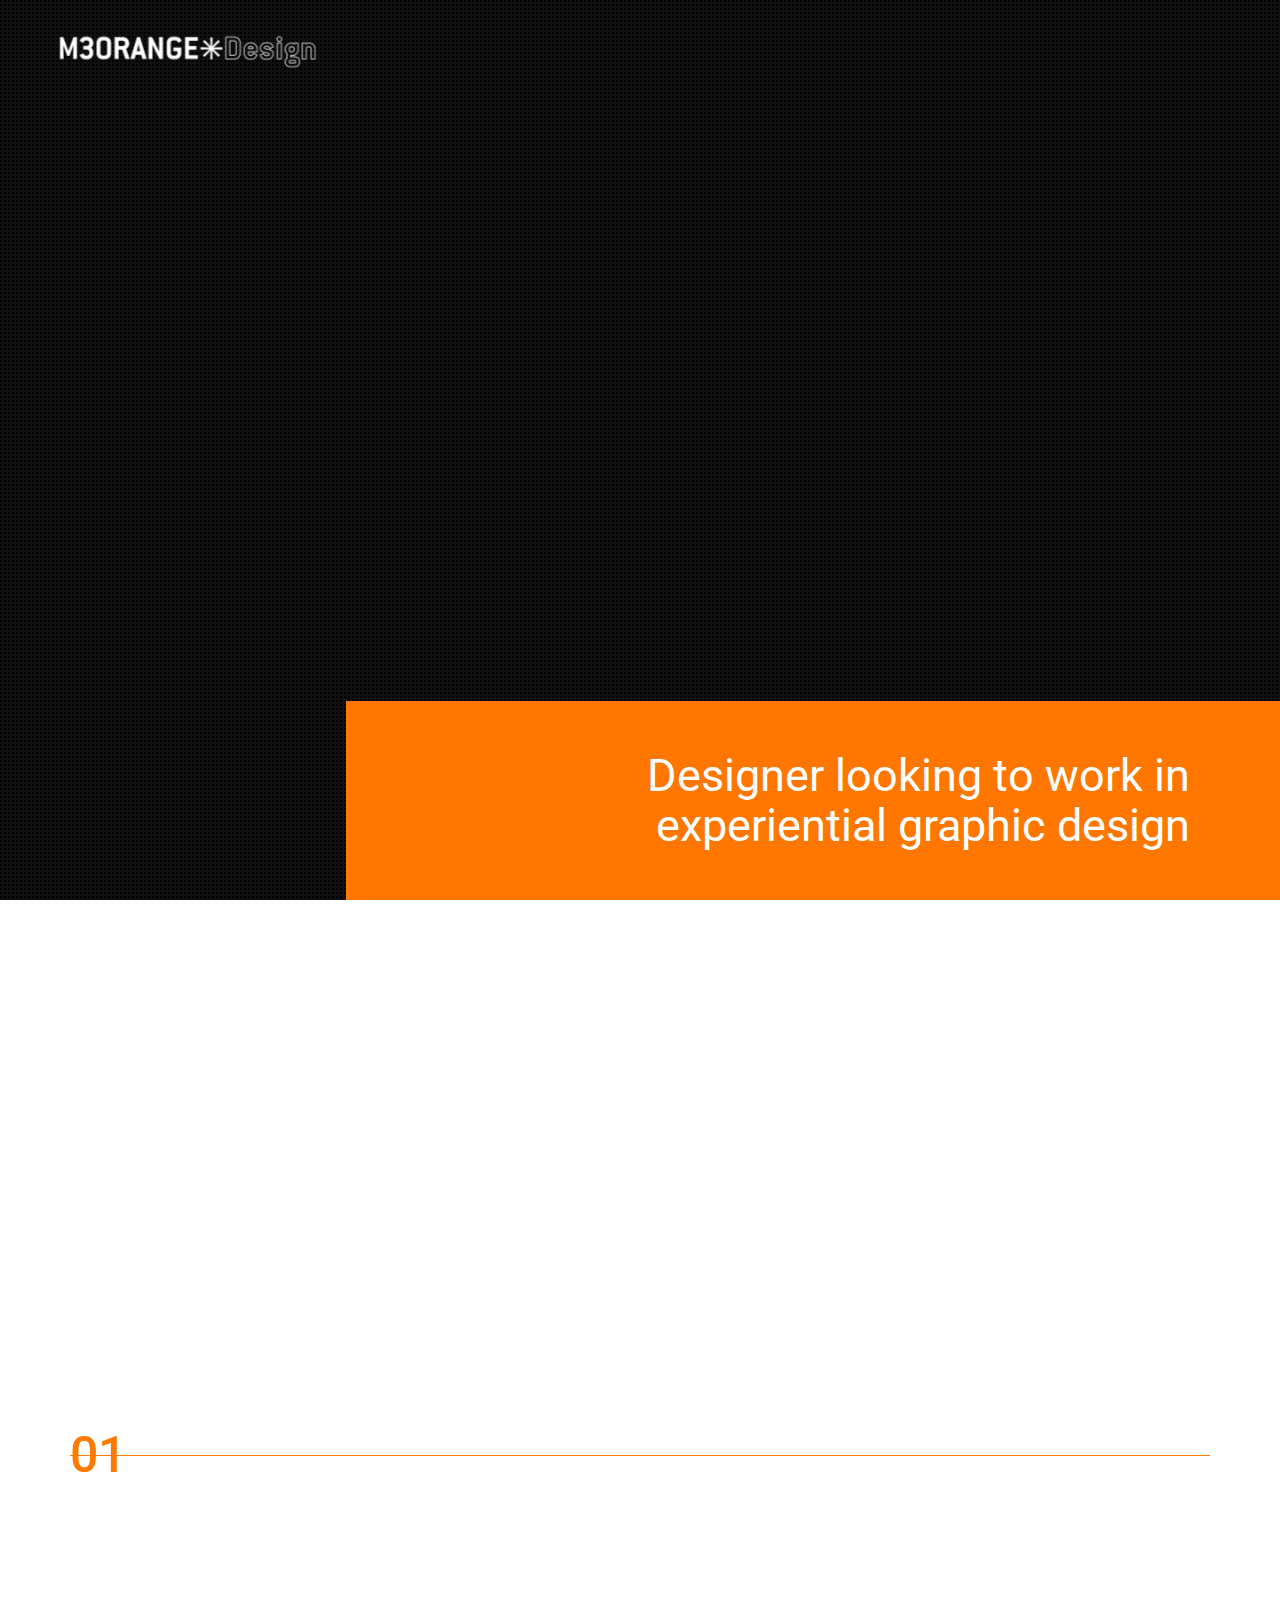
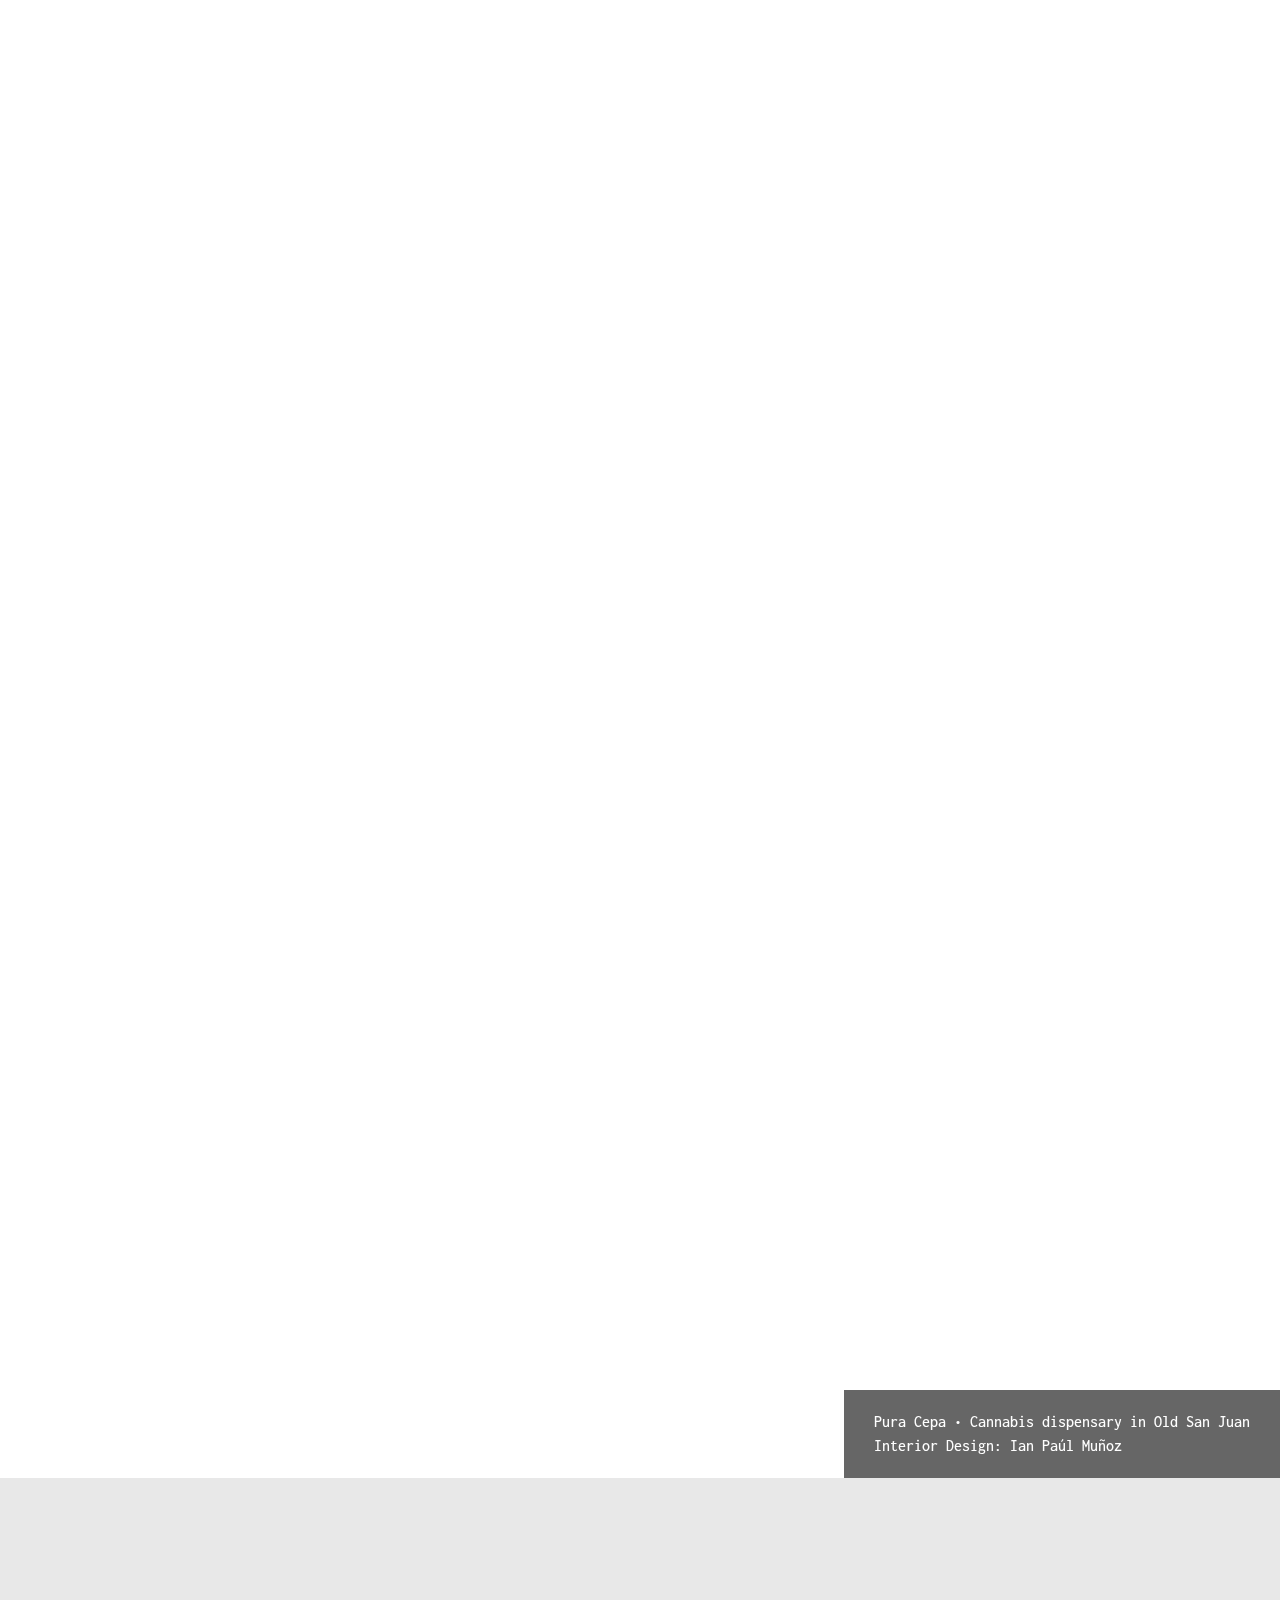
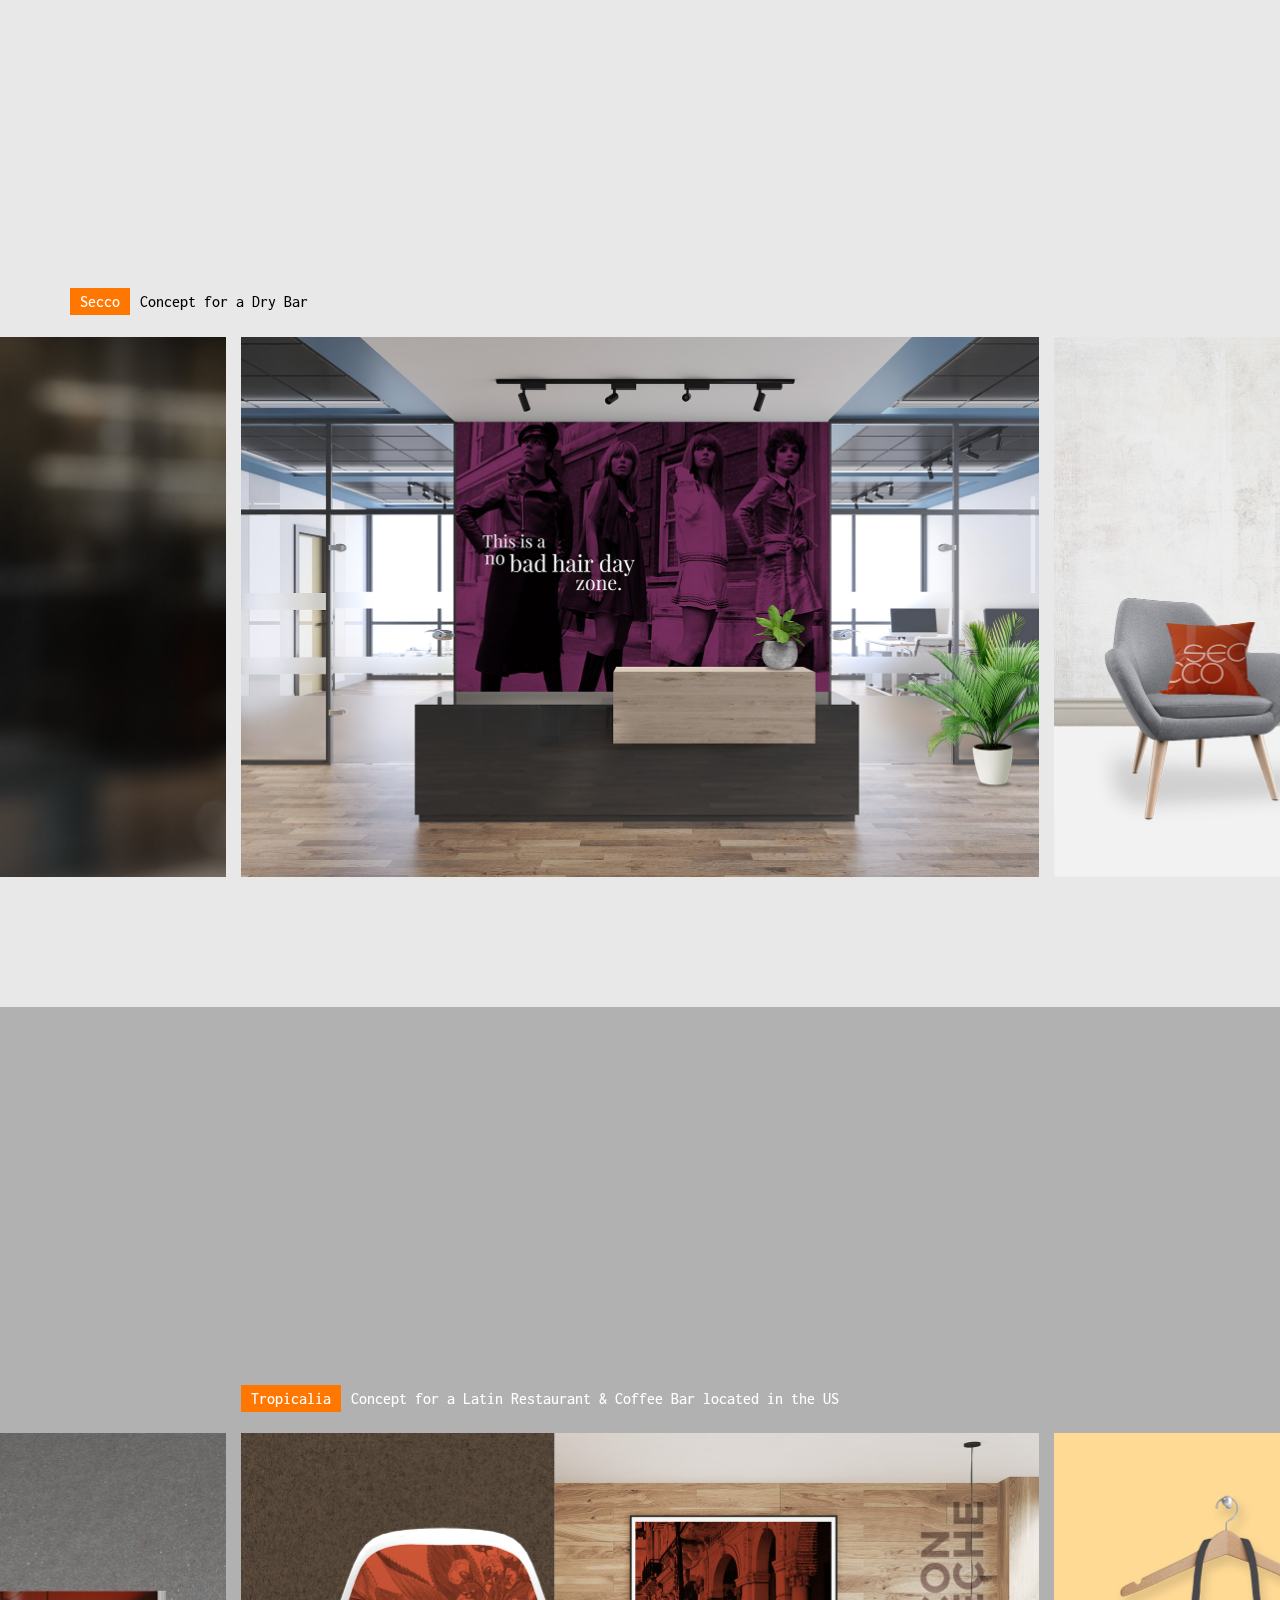
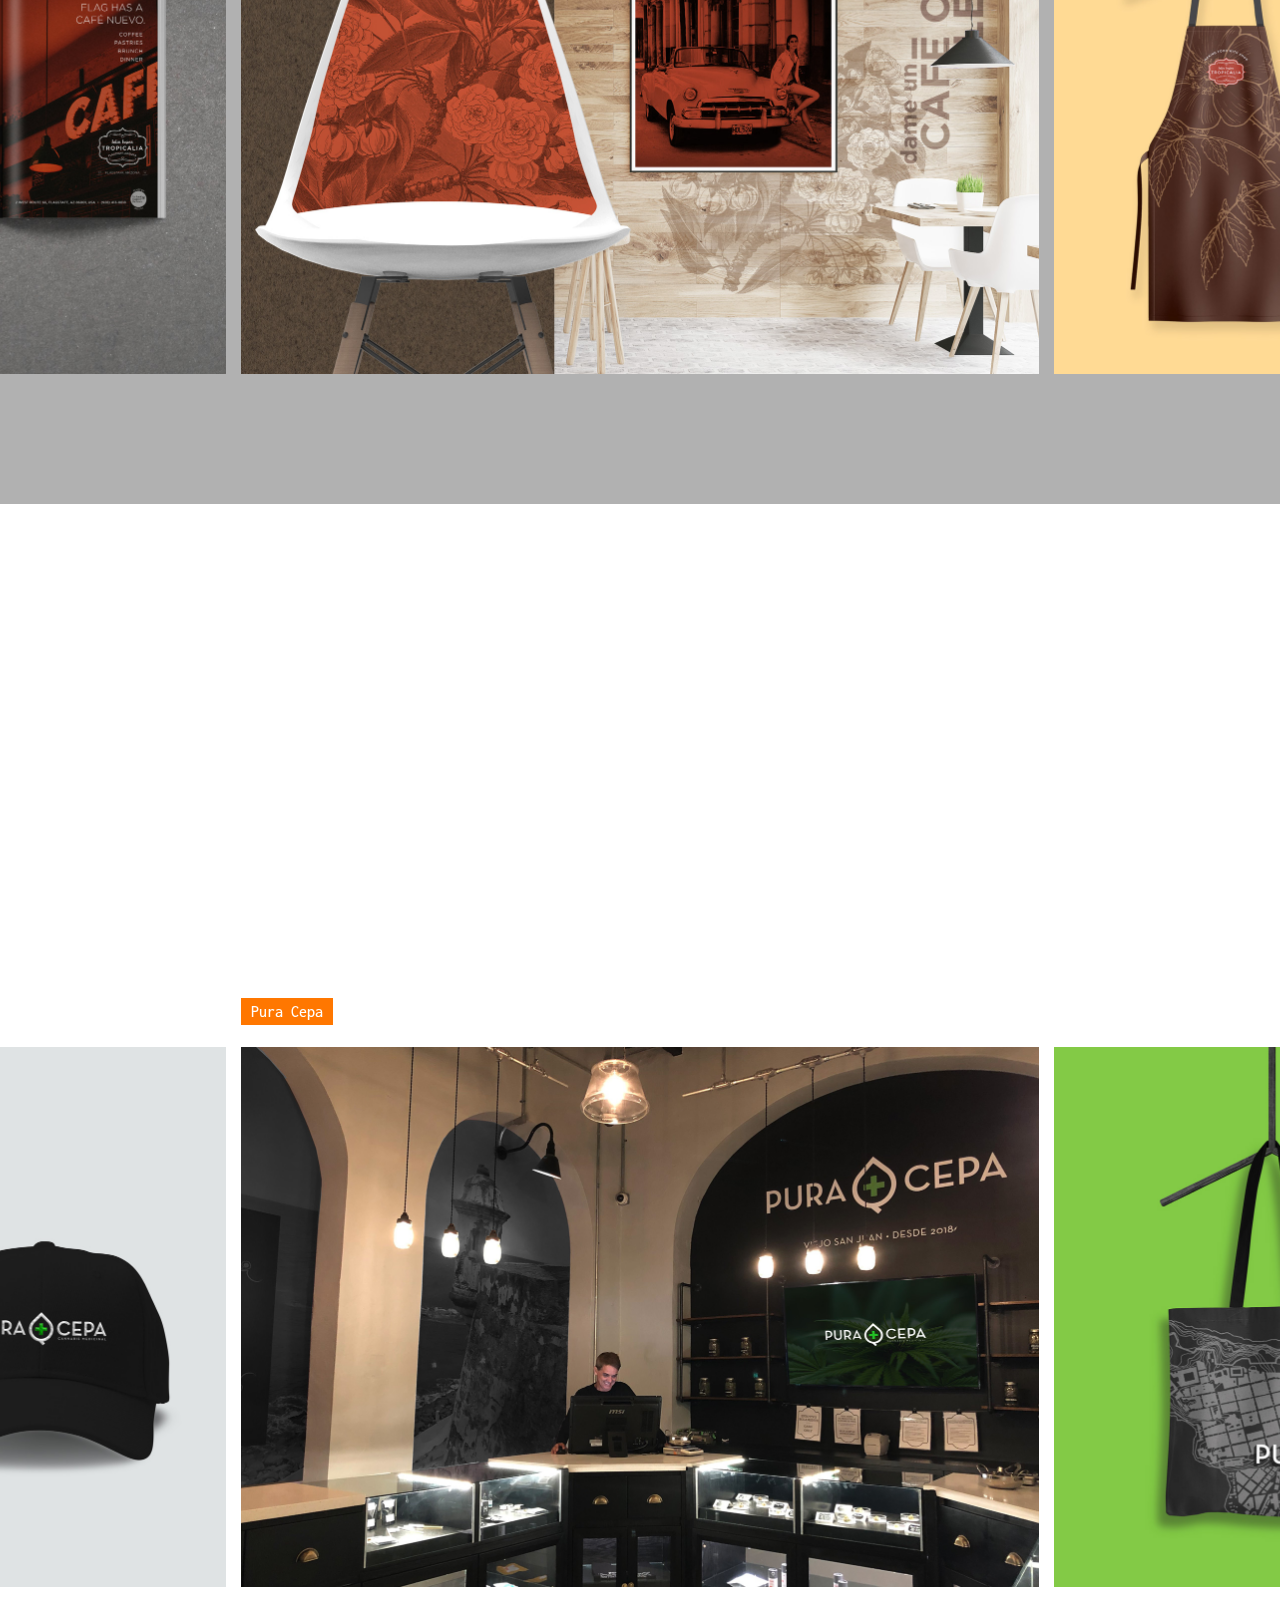
==== commit 20713894: "Pura Cepa Fixes" ====
--- a/index.html
+++ b/index.html
@@ -971,7 +971,7 @@
             <!---- Begin: Carousel in single-project-page-02.html ----->
             <div class="container">
                 <div class="parallax-project-name">
-                    <span class="highlighted-text-03">Pura Cepa</span>Cannabis dispensary in Old San Juan               
+                    <span class="highlighted-text-03">Pura Cepa</span>Cannabis dispensary in Old San Juan (Interior Design: Ian Paúl Muñoz)
                 </div>
                 <div class="row">
                 <div class="col-12">
